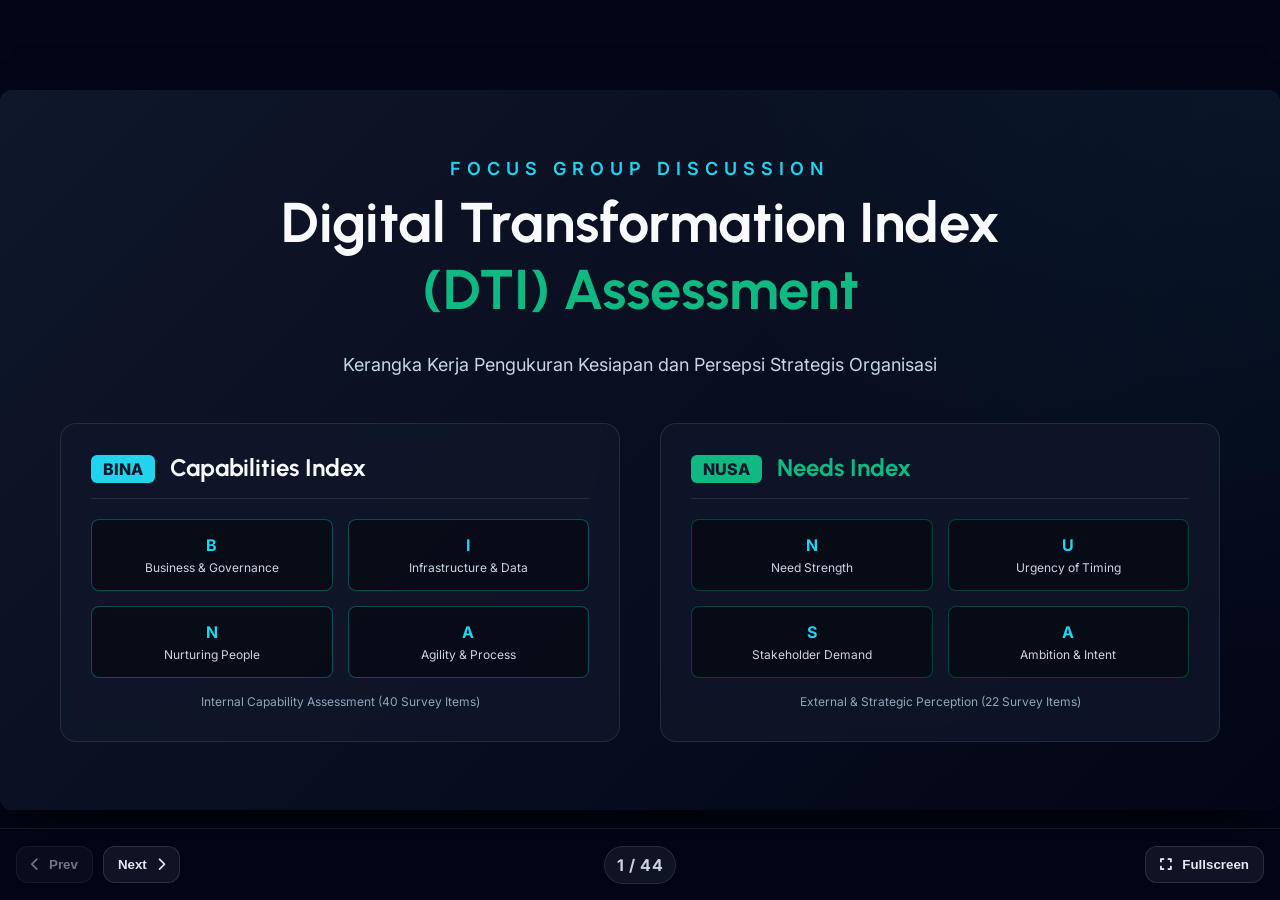
==== index.html @ 36037525 "first commit" ====
<!doctype html>
<html lang="id">
  <head>
    <meta charset="utf-8" />
    <meta name="viewport" content="width=device-width, initial-scale=1" />
    <title>FGD: Digital Transformation Assessment Full Deck</title>

    <!-- Fonts / Icons -->
    <link rel="preconnect" href="https://fonts.googleapis.com" />
    <link rel="preconnect" href="https://fonts.gstatic.com" crossorigin />
    <link
      href="https://fonts.googleapis.com/css2?family=Urbanist:wght@400;600;700;800&family=Inter:wght@300;400;500;600&display=swap"
      rel="stylesheet"
    />
    <link
      rel="stylesheet"
      href="https://cdnjs.cloudflare.com/ajax/libs/font-awesome/6.5.1/css/all.min.css"
    />

    <!-- Viewer CSS (contains BOTH: viewer layout + your original slide CSS) -->
    <link rel="stylesheet" href="./viewer.css" />
  </head>

  <body>
    <div id="app">
      <!-- Stage (slide is rendered/scaled here) -->
      <main id="stage" aria-label="Slide stage">
        <div id="slide-frame"></div>
      </main>

      <!-- Controls (must NOT be inside slides-source) -->
      <footer id="controls" aria-label="Controls">
        <div class="controls-left">
          <button
            id="btnPrev"
            class="btn"
            type="button"
            title="Previous (← / PageUp)"
          >
            <i class="fa-solid fa-chevron-left"></i>
            <span>Prev</span>
          </button>

          <button
            id="btnNext"
            class="btn"
            type="button"
            title="Next (→ / Space / PageDown)"
          >
            <span>Next</span>
            <i class="fa-solid fa-chevron-right"></i>
          </button>
        </div>

        <div class="controls-center">
          <div id="counter" class="counter">1 / 1</div>
        </div>

        <div class="controls-right">
          <button
            id="btnFullscreen"
            class="btn"
            type="button"
            title="Fullscreen (F)"
          >
            <i class="fa-solid fa-expand"></i>
            <span>Fullscreen</span>
          </button>
        </div>
      </footer>

      <!-- Hidden storage: ONLY slides go here -->
      <section id="slides-source" aria-hidden="true">
        <!-- SLIDE 1: JUDUL & BREAKDOWN ILUSTRASI -->
        <div
          class="slide-container"
          style="justify-content: center; align-items: center"
        >
          <div class="sub-label" style="z-index: 1">Focus Group Discussion</div>
          <h1
            style="
              font-size: 56px;
              margin-bottom: 10px;
              z-index: 1;
              text-align: center;
            "
          >
            Digital Transformation Index <br /><span style="color: #10b981"
              >(DTI) Assessment</span
            >
          </h1>
          <p style="font-size: 18px; z-index: 1">
            Kerangka Kerja Pengukuran Kesiapan dan Persepsi Strategis Organisasi
          </p>

          <div class="framework-breakdown">
            <div class="index-box">
              <div class="index-header">
                <span class="tag">BINA</span>
                <h3>Capabilities Index</h3>
              </div>
              <div class="dim-grid">
                <div class="dim-item">
                  <strong>B</strong>Business & Governance
                </div>
                <div class="dim-item">
                  <strong>I</strong>Infrastructure & Data
                </div>
                <div class="dim-item"><strong>N</strong>Nurturing People</div>
                <div class="dim-item"><strong>A</strong>Agility & Process</div>
              </div>
              <p
                style="
                  font-size: 12px;
                  margin-top: 15px;
                  text-align: center;
                  color: #94a3b8;
                  margin-bottom: 0;
                "
              >
                Internal Capability Assessment (40 Survey Items)
              </p>
            </div>
            <div class="index-box">
              <div class="index-header">
                <span class="tag" style="background: #10b981">NUSA</span>
                <h3 style="color: #10b981">Needs Index</h3>
              </div>
              <div class="dim-grid">
                <div
                  class="dim-item"
                  style="border-color: rgba(16, 185, 129, 0.3)"
                >
                  <strong>N</strong>Need Strength
                </div>
                <div
                  class="dim-item"
                  style="border-color: rgba(16, 185, 129, 0.3)"
                >
                  <strong>U</strong>Urgency of Timing
                </div>
                <div
                  class="dim-item"
                  style="border-color: rgba(16, 185, 129, 0.3)"
                >
                  <strong>S</strong>Stakeholder Demand
                </div>
                <div
                  class="dim-item"
                  style="border-color: rgba(16, 185, 129, 0.3)"
                >
                  <strong>A</strong>Ambition & Intent
                </div>
              </div>
              <p
                style="
                  font-size: 12px;
                  margin-top: 15px;
                  text-align: center;
                  color: #94a3b8;
                  margin-bottom: 0;
                "
              >
                External & Strategic Perception (22 Survey Items)
              </p>
            </div>
          </div>
        </div>

        <!-- SLIDE 2: PENDAHULUAN -->
        <div class="slide-container">
          <div class="slide-header">
            <div class="indicator-badge">
              <i class="fa-solid fa-book-open"></i>
            </div>
            <h2 class="slide-title">Pendahuluan DTI Framework</h2>
          </div>
          <div class="layout-two-column">
            <div class="left-col" style="border: none">
              <div class="section-title">Latar Belakang & Tujuan</div>
              <p>
                Digital Transformation Index (DTI) dikembangkan sebagai
                instrumen diagnostik komprehensif untuk memetakan kesiapan
                organisasi dalam menghadapi disrupsi digital.
              </p>
              <p>
                Melalui asesmen ini, manajemen dapat mengubah persepsi
                kualitatif menjadi data kuantitatif yang objektif.
              </p>

              <div class="rationale-box">
                <h4>Mengapa DTI Penting?</h4>
                <ul
                  style="
                    color: #cbd5e1;
                    padding-left: 20px;
                    font-size: 15px;
                    margin-top: 10px;
                    line-height: 1.6;
                  "
                >
                  <li style="margin-bottom: 8px">
                    Mengidentifikasi Gap antara Kebutuhan Transformasi Digital
                    (Needs) dengan Kemampuan melakukan Transformasi Digital
                    (Capabilities).
                  </li>
                  <li style="margin-bottom: 8px">
                    Memberikan landasan empiris untuk perencanaan anggaran dan
                    investasi TI.
                  </li>
                  <li>
                    Membangun *sense of urgency* di seluruh unit kerja
                    organisasi.
                  </li>
                </ul>
              </div>
            </div>
            <div class="right-col" style="justify-content: center">
              <div class="section-title">
                Metodologi Penilaian (Likert Scale)
              </div>
              <ul class="survey-list">
                <li>
                  <span class="item-code" style="color: #ef4444">1</span> Sangat
                  Tidak Setuju (Sangat Kurang)
                </li>
                <li>
                  <span class="item-code" style="color: #f97316">2</span> Tidak
                  Setuju (Kurang)
                </li>
                <li>
                  <span class="item-code" style="color: #eab308">3</span> Netral
                  (Cukup)
                </li>
                <li>
                  <span class="item-code" style="color: #84cc16">4</span> Setuju
                  (Baik)
                </li>
                <li>
                  <span class="item-code" style="color: #22c55e">5</span> Sangat
                  Setuju (Sangat Baik / *Best Practice*)
                </li>
              </ul>
            </div>
          </div>
        </div>

        <!-- SLIDE 3: MASTER SUMMARY (DIMENSIONS ONLY) -->
        <div class="slide-container">
          <div class="slide-header">
            <div class="indicator-badge"><i class="fa-solid fa-table"></i></div>
            <h2 class="slide-title">Master Overview: BINA & NUSA Dimensions</h2>
          </div>
          <div class="paginated-table-container">
            <table>
              <thead>
                <tr>
                  <th>Index</th>
                  <th>Dimensi (English)</th>
                  <th>Deskripsi Singkat</th>
                  <th>Indikator</th>
                  <th>Total Items</th>
                </tr>
              </thead>
              <tbody>
                <tr>
                  <td rowspan="4" class="dim-tag" style="font-size: 18px">
                    BINA
                  </td>
                  <td>Business & Governance Alignment</td>
                  <td>Keselarasan strategi, tata kelola, dan keberlanjutan.</td>
                  <td>B1 - B6</td>
                  <td>12</td>
                </tr>
                <tr>
                  <td>Infrastructure, Data & Tech</td>
                  <td>
                    Kesiapan IT inti, integrasi, analitik AI, dan keamanan.
                  </td>
                  <td>I1, I2, I4-I6</td>
                  <td>10</td>
                </tr>
                <tr>
                  <td>Nurturing People & Culture</td>
                  <td>Dukungan pimpinan, literasi, pelatihan, dan inovasi.</td>
                  <td>N1 - N5</td>
                  <td>10</td>
                </tr>
                <tr>
                  <td>Agility & Process Digitalization</td>
                  <td>
                    Tingkat otomasi, fleksibilitas, dan keputusan berbasis data.
                  </td>
                  <td>A1 - A4</td>
                  <td>8</td>
                </tr>
                <tr style="background: rgba(255, 255, 255, 0.05)">
                  <td colspan="5"></td>
                </tr>
                <tr>
                  <td rowspan="4" class="nusa-dim-tag" style="font-size: 18px">
                    NUSA
                  </td>
                  <td>Need Strength</td>
                  <td>
                    Kebutuhan digital untuk kinerja, peluang, dan ketahanan.
                  </td>
                  <td>N1 - N4</td>
                  <td>8</td>
                </tr>
                <tr>
                  <td>Urgency of Timing</td>
                  <td>Risiko penundaan dan kecepatan respons industri.</td>
                  <td>U1 - U2</td>
                  <td>4</td>
                </tr>
                <tr>
                  <td>Stakeholder Demand</td>
                  <td>
                    Tekanan dari pelanggan, regulasi, dan lingkungan (ESG).
                  </td>
                  <td>S1 - S3</td>
                  <td>6</td>
                </tr>
                <tr>
                  <td>Ambition & Intent</td>
                  <td>
                    Aspirasi dan niat untuk berekspansi di bidang digital.
                  </td>
                  <td>A1 - A2</td>
                  <td>4</td>
                </tr>
              </tbody>
            </table>
          </div>
          <p
            style="
              font-size: 14px;
              margin-top: 15px;
              color: #94a3b8;
              text-align: center;
            "
          >
            *Daftar lengkap 62 butir pertanyaan (Survey Items) berada pada
            bagian Lampiran (Appendix) di akhir dokumen.
          </p>
        </div>

        <!-- ========================================== -->
        <!-- SECTION SEPARATOR: BINA -->
        <!-- ========================================== -->
        <div class="slide-container separator-slide">
          <div class="sub-label">Section I</div>
          <h1 style="color: #22d3ee">BINA Index</h1>
          <p style="font-size: 22px; color: #cbd5e1">
            Evaluasi 40 Indikator Kematangan Internal
          </p>
        </div>

        <!-- ========================================== -->
        <!-- BINA: BUSINESS DIMENSION -->
        <!-- ========================================== -->

        <!-- B1 -->
        <div class="slide-container">
          <div class="slide-header">
            <div class="indicator-badge">B1</div>
            <h2 class="slide-title">
              Kejelasan visi & tujuan strategis transformasi digital
            </h2>
          </div>
          <div class="layout-two-column">
            <div class="left-col">
              <div class="section-title">Penjelasan Indikator</div>
              <p>
                Mengukur sejauh mana visi transformasi digital didefinisikan
                secara formal, didokumentasikan, dan dipahami di seluruh lapisan
                pimpinan organisasi.
              </p>
              <div class="rationale-box">
                <h4>Rationale</h4>
                <p>
                  Mencegah terjadinya "digital silos" di mana departemen
                  berinvestasi pada teknologi tanpa arah strategis yang selaras.
                </p>
              </div>
            </div>
            <div class="right-col">
              <div class="section-title">Survey Items (Pertanyaan Lengkap)</div>
              <ul class="survey-list">
                <li>
                  <span class="item-code">B1.1</span> Visi transformasi digital
                  perusahaan terdokumentasi dan dikomunikasikan secara jelas.
                </li>
                <li>
                  <span class="item-code">B1.2</span> Pimpinan unit/bagian
                  memahami tujuan strategis transformasi digital perusahaan.
                </li>
              </ul>
            </div>
          </div>
          <i class="fa-solid fa-map-location-dot watermark"></i>
        </div>

        <!-- B2 -->
        <div class="slide-container">
          <div class="slide-header">
            <div class="indicator-badge">B2</div>
            <h2 class="slide-title">
              Integrasi keberlanjutan (bisnis & lingkungan)
            </h2>
          </div>
          <div class="layout-two-column">
            <div class="left-col">
              <div class="section-title">Penjelasan Indikator</div>
              <p>
                Menilai integrasi tujuan keberlanjutan dalam strategi digital.
              </p>
              <div class="rationale-box">
                <h4>Rationale</h4>
                <p>
                  Digitalisasi harus mematuhi standar ESG (Environmental,
                  Social, and Governance) untuk resiliensi jangka panjang.
                </p>
              </div>
            </div>
            <div class="right-col">
              <div class="section-title">Survey Items (Pertanyaan Lengkap)</div>
              <ul class="survey-list">
                <li>
                  <span class="item-code">B2.1</span> Strategi transformasi
                  digital perusahaan secara eksplisit memasukkan tujuan
                  keberlanjutan jangka panjang.
                </li>
                <li>
                  <span class="item-code">B2.2</span> Dampak lingkungan
                  dipertimbangkan secara sistematis dalam perencanaan dan
                  pelaksanaan inisiatif transformasi digital.
                </li>
                <li>
                  <span class="item-code">B2.3</span> Perusahaan memiliki
                  KPI/target keberlanjutan yang terhubung dengan program
                  transformasi digital.
                </li>
              </ul>
            </div>
          </div>
          <i class="fa-solid fa-leaf watermark"></i>
        </div>

        <!-- B3 -->
        <div class="slide-container">
          <div class="slide-header">
            <div class="indicator-badge">B3</div>
            <h2 class="slide-title">Struktur tata kelola & akuntabilitas</h2>
          </div>
          <div class="layout-two-column">
            <div class="left-col">
              <div class="section-title">Penjelasan Indikator</div>
              <p>
                Menilai keberadaan struktur tata kelola formal dan pembagian
                tanggung jawab.
              </p>
              <div class="rationale-box">
                <h4>Rationale</h4>
                <p>
                  Kejelasan peran mencegah kebingungan operasional dan
                  memastikan adanya pihak yang bertanggung jawab.
                </p>
              </div>
            </div>
            <div class="right-col">
              <div class="section-title">Survey Items (Pertanyaan Lengkap)</div>
              <ul class="survey-list">
                <li>
                  <span class="item-code">B3.1</span> Terdapat struktur tata
                  kelola formal yang bertanggung jawab mengarahkan transformasi
                  digital.
                </li>
                <li>
                  <span class="item-code">B3.2</span> Peran dan akuntabilitas
                  terkait transformasi digital ditetapkan secara jelas di
                  tingkat organisasi.
                </li>
              </ul>
            </div>
          </div>
          <i class="fa-solid fa-sitemap watermark"></i>
        </div>

        <!-- B4 -->
        <div class="slide-container">
          <div class="slide-header">
            <div class="indicator-badge">B4</div>
            <h2 class="slide-title">
              Kesesuaian dengan model bisnis & proposisi nilai
            </h2>
          </div>
          <div class="layout-two-column">
            <div class="left-col">
              <div class="section-title">Penjelasan Indikator</div>
              <p>
                Mengukur kesesuaian inisiatif digital dengan cara perusahaan
                menciptakan nilai.
              </p>
              <div class="rationale-box">
                <h4>Rationale</h4>
                <p>
                  Mencegah investasi teknologi yang canggih namun tidak
                  memberikan dampak langsung pada model bisnis.
                </p>
              </div>
            </div>
            <div class="right-col">
              <div class="section-title">Survey Items (Pertanyaan Lengkap)</div>
              <ul class="survey-list">
                <li>
                  <span class="item-code">B4.1</span> Inisiatif transformasi
                  digital dirancang untuk memperkuat model bisnis dan proposisi
                  nilai perusahaan.
                </li>
                <li>
                  <span class="item-code">B4.2</span> Setiap proyek digital
                  dievaluasi berdasarkan kontribusinya terhadap cara perusahaan
                  menciptakan dan menangkap nilai.
                </li>
              </ul>
            </div>
          </div>
          <i class="fa-solid fa-briefcase watermark"></i>
        </div>

        <!-- B5 -->
        <div class="slide-container">
          <div class="slide-header">
            <div class="indicator-badge">B5</div>
            <h2 class="slide-title">
              Kesesuaian regulasi & lingkungan eksternal
            </h2>
          </div>
          <div class="layout-two-column">
            <div class="left-col">
              <div class="section-title">Penjelasan Indikator</div>
              <p>Pemantauan regulasi eksternal dalam perencanaan digital.</p>
              <div class="rationale-box">
                <h4>Rationale</h4>
                <p>
                  Mengurangi risiko hukum akibat peluncuran sistem digital yang
                  tidak patuh (non-compliant).
                </p>
              </div>
            </div>
            <div class="right-col">
              <div class="section-title">Survey Items (Pertanyaan Lengkap)</div>
              <ul class="survey-list">
                <li>
                  <span class="item-code">B5.1</span> Perencanaan transformasi
                  digital mempertimbangkan persyaratan regulasi dan kepatuhan
                  yang relevan.
                </li>
                <li>
                  <span class="item-code">B5.2</span> Perubahan regulasi
                  eksternal dipantau secara rutin dan digunakan sebagai masukan
                  dalam perencanaan transformasi digital.
                </li>
              </ul>
            </div>
          </div>
          <i class="fa-solid fa-scale-balanced watermark"></i>
        </div>

        <!-- B6 -->
        <div class="slide-container">
          <div class="slide-header">
            <div class="indicator-badge">B6</div>
            <h2 class="slide-title">
              Persepsi kebutuhan & urgensi transformasi digital
            </h2>
          </div>
          <div class="layout-two-column">
            <div class="left-col">
              <div class="section-title">Penjelasan Indikator</div>
              <p>
                Menilai persepsi pimpinan mengenai urgensi transformasi digital
                untuk daya saing perusahaan.
              </p>
              <div class="rationale-box">
                <h4>Rationale</h4>
                <p>
                  Kesadaran pimpinan menentukan seberapa cepat organisasi dapat
                  memobilisasi sumber dayanya.
                </p>
              </div>
            </div>
            <div class="right-col">
              <div class="section-title">Survey Items (Pertanyaan Lengkap)</div>
              <ul class="survey-list">
                <li>
                  <span class="item-code">B6.1</span> Pimpinan organisasi
                  memandang transformasi digital sebagai kebutuhan yang mendesak
                  untuk keberlangsungan dan daya saing perusahaan.
                </li>
              </ul>
            </div>
          </div>
          <i class="fa-solid fa-fire watermark"></i>
        </div>

        <!-- ========================================== -->
        <!-- BINA: INFRASTRUCTURE DIMENSION -->
        <!-- ========================================== -->

        <!-- I1 -->
        <div class="slide-container">
          <div class="slide-header">
            <div class="indicator-badge">I1</div>
            <h2 class="slide-title">
              Kesiapan dan keandalan infrastruktur TI inti
            </h2>
          </div>
          <div class="layout-two-column">
            <div class="left-col">
              <div class="section-title">Penjelasan Indikator</div>
              <p>
                Mengukur keandalan pondasi teknologi saat ini dan perencanaan
                kapasitas di masa depan.
              </p>
              <div class="rationale-box">
                <h4>Rationale</h4>
                <p>
                  Infrastruktur TI adalah mesin utama. Aplikasi bisnis modern
                  akan gagal jika jaringan dan server tidak stabil.
                </p>
              </div>
            </div>
            <div class="right-col">
              <div class="section-title">Survey Items (Pertanyaan Lengkap)</div>
              <ul class="survey-list">
                <li>
                  <span class="item-code">I1.1</span> Infrastruktur TI inti
                  perusahaan andal untuk mendukung operasional sehari-hari.
                </li>
                <li>
                  <span class="item-code">I1.2</span> Kapasitas infrastruktur TI
                  direncanakan untuk mendukung peningkatan kebutuhan digital di
                  masa depan.
                </li>
              </ul>
            </div>
          </div>
          <i class="fa-solid fa-server watermark"></i>
        </div>

        <!-- I2 -->
        <div class="slide-container">
          <div class="slide-header">
            <div class="indicator-badge">I2</div>
            <h2 class="slide-title">
              Integrasi & interoperabilitas sistem/aplikasi
            </h2>
          </div>
          <div class="layout-two-column">
            <div class="left-col">
              <div class="section-title">Penjelasan Indikator</div>
              <p>
                Menilai integrasi antar sistem utama yang memungkinkan aliran
                data otomatis.
              </p>
              <div class="rationale-box">
                <h4>Rationale</h4>
                <p>
                  Sistem yang terfragmentasi memperlambat proses dan
                  meningkatkan risiko *human error* saat *data entry* ulang.
                </p>
              </div>
            </div>
            <div class="right-col">
              <div class="section-title">Survey Items (Pertanyaan Lengkap)</div>
              <ul class="survey-list">
                <li>
                  <span class="item-code">I2.1</span> Sistem dan aplikasi utama
                  perusahaan terintegrasi sehingga meminimalkan duplikasi input
                  data dan pekerjaan manual.
                </li>
                <li>
                  <span class="item-code">I2.2</span> Data penting dapat
                  mengalir secara otomatis antar sistem dan aplikasi utama.
                </li>
              </ul>
            </div>
          </div>
          <i class="fa-solid fa-network-wired watermark"></i>
        </div>

        <!-- I4 -->
        <div class="slide-container">
          <div class="slide-header">
            <div class="indicator-badge">I4</div>
            <h2 class="slide-title">
              Kapasitas analitik & pemanfaatan platform data/AI
            </h2>
          </div>
          <div class="layout-two-column">
            <div class="left-col">
              <div class="section-title">Penjelasan Indikator</div>
              <p>
                Ketersediaan platform data dan pemanfaatan analitik lanjutan
                (termasuk AI).
              </p>
              <div class="rationale-box">
                <h4>Rationale</h4>
                <p>
                  Menunjukkan transisi organisasi menuju kapabilitas pengambilan
                  keputusan yang bersifat prediktif.
                </p>
              </div>
            </div>
            <div class="right-col">
              <div class="section-title">Survey Items (Pertanyaan Lengkap)</div>
              <ul class="survey-list">
                <li>
                  <span class="item-code">I4.1</span> Perusahaan memiliki
                  platform data dan analitik yang memadai untuk mendukung
                  pemantauan kinerja dan pengambilan keputusan.
                </li>
                <li>
                  <span class="item-code">I4.2</span> Perusahaan menerapkan
                  analitik lanjutan (misalnya prediktif/AI) untuk mendukung
                  keputusan strategis.
                </li>
              </ul>
            </div>
          </div>
          <i class="fa-solid fa-brain watermark"></i>
        </div>

        <!-- I5 -->
        <div class="slide-container">
          <div class="slide-header">
            <div class="indicator-badge">I5</div>
            <h2 class="slide-title">
              Keamanan siber & perlindungan privasi data
            </h2>
          </div>
          <div class="layout-two-column">
            <div class="left-col">
              <div class="section-title">Penjelasan Indikator</div>
              <p>
                Mengevaluasi keberadaan kontrol keamanan informasi dan mekanisme
                penanganan risiko.
              </p>
              <div class="rationale-box">
                <h4>Rationale</h4>
                <p>
                  Pelanggaran data dapat menghancurkan reputasi bisnis. Keamanan
                  adalah pilar yang tidak bisa dinegosiasikan.
                </p>
              </div>
            </div>
            <div class="right-col">
              <div class="section-title">Survey Items (Pertanyaan Lengkap)</div>
              <ul class="survey-list">
                <li>
                  <span class="item-code">I5.1</span> Kontrol keamanan informasi
                  dan perlindungan data pribadi diterapkan secara memadai.
                </li>
                <li>
                  <span class="item-code">I5.2</span> Risiko keamanan siber
                  diidentifikasi dan ditangani secara berkala.
                </li>
              </ul>
            </div>
          </div>
          <i class="fa-solid fa-shield-halved watermark"></i>
        </div>

        <!-- I6 -->
        <div class="slide-container">
          <div class="slide-header">
            <div class="indicator-badge">I6</div>
            <h2 class="slide-title">
              Pemanfaatan teknologi digital operasional
            </h2>
          </div>
          <div class="layout-two-column">
            <div class="left-col">
              <div class="section-title">Penjelasan Indikator</div>
              <p>
                Pemanfaatan sistem teknologi spesifik (seperti ERP, CRM, IoT)
                yang selaras dengan proses operasional.
              </p>
              <div class="rationale-box">
                <h4>Rationale</h4>
                <p>
                  Mengukur adopsi teknologi di level lapangan (operasional),
                  bukan hanya inisiatif tingkat strategis eksekutif.
                </p>
              </div>
            </div>
            <div class="right-col">
              <div class="section-title">Survey Items (Pertanyaan Lengkap)</div>
              <ul class="survey-list">
                <li>
                  <span class="item-code">I6.1</span> Aplikasi atau teknologi
                  digital operasional dimanfaatkan secara luas dalam proses
                  bisnis utama.
                </li>
                <li>
                  <span class="item-code">I6.2</span> Solusi teknologi digital
                  yang digunakan selaras dengan kebutuhan operasional
                  sehari-hari.
                </li>
              </ul>
            </div>
          </div>
          <i class="fa-solid fa-microchip watermark"></i>
        </div>

        <!-- ========================================== -->
        <!-- BINA: NURTURING PEOPLE DIMENSION -->
        <!-- ========================================== -->

        <!-- N1 -->
        <div class="slide-container">
          <div class="slide-header">
            <div class="indicator-badge">N1</div>
            <h2 class="slide-title">Dukungan & komitmen kepemimpinan</h2>
          </div>
          <div class="layout-two-column">
            <div class="left-col">
              <div class="section-title">Penjelasan Indikator</div>
              <p>
                Menilai apakah pimpinan puncak aktif menjadi sponsor dan *role
                model* transformasi digital.
              </p>
              <div class="rationale-box">
                <h4>Rationale</h4>
                <p>
                  Transformasi sering kali gagal akibat resistensi budaya.
                  Keteladanan pimpinan sangat esensial.
                </p>
              </div>
            </div>
            <div class="right-col">
              <div class="section-title">Survey Items (Pertanyaan Lengkap)</div>
              <ul class="survey-list">
                <li>
                  <span class="item-code">N1.1</span> Pimpinan puncak secara
                  aktif menjadi sponsor dan teladan dalam inisiatif transformasi
                  digital.
                </li>
                <li>
                  <span class="item-code">N1.2</span> Pimpinan secara konsisten
                  mengomunikasikan pentingnya transformasi digital kepada
                  seluruh level organisasi.
                </li>
              </ul>
            </div>
          </div>
          <i class="fa-solid fa-user-tie watermark"></i>
        </div>

        <!-- N2 -->
        <div class="slide-container">
          <div class="slide-header">
            <div class="indicator-badge">N2</div>
            <h2 class="slide-title">Kompetensi & literasi digital karyawan</h2>
          </div>
          <div class="layout-two-column">
            <div class="left-col">
              <div class="section-title">Penjelasan Indikator</div>
              <p>
                Menilai literasi digital karyawan dan pemetaan kesenjangan
                *skill* oleh organisasi.
              </p>
              <div class="rationale-box">
                <h4>Rationale</h4>
                <p>
                  Sistem baru membutuhkan pengguna yang kompeten. Memahami
                  *skills gap* adalah langkah awal krusial.
                </p>
              </div>
            </div>
            <div class="right-col">
              <div class="section-title">Survey Items (Pertanyaan Lengkap)</div>
              <ul class="survey-list">
                <li>
                  <span class="item-code">N2.1</span> Karyawan memiliki literasi
                  dan kompetensi digital yang memadai untuk mendukung perubahan
                  cara kerja.
                </li>
                <li>
                  <span class="item-code">N2.2</span> Organisasi secara berkala
                  memetakan kesenjangan kompetensi digital karyawan dan
                  menindaklanjutinya.
                </li>
              </ul>
            </div>
          </div>
          <i class="fa-solid fa-users watermark"></i>
        </div>

        <!-- N3 -->
        <div class="slide-container">
          <div class="slide-header">
            <div class="indicator-badge">N3</div>
            <h2 class="slide-title">
              Program pelatihan, reskilling & upskilling
            </h2>
          </div>
          <div class="layout-two-column">
            <div class="left-col">
              <div class="section-title">Penjelasan Indikator</div>
              <p>
                Ketersediaan program pelatihan dan akses karyawan terhadap
                pembelajaran teknologi.
              </p>
              <div class="rationale-box">
                <h4>Rationale</h4>
                <p>
                  Mengubah kesenjangan kompetensi menjadi tindakan nyata melalui
                  program pengembangan SDM.
                </p>
              </div>
            </div>
            <div class="right-col">
              <div class="section-title">Survey Items (Pertanyaan Lengkap)</div>
              <ul class="survey-list">
                <li>
                  <span class="item-code">N3.1</span> Perusahaan menyediakan
                  program pelatihan/reskilling/upskilling yang relevan dengan
                  kebutuhan transformasi digital.
                </li>
                <li>
                  <span class="item-code">N3.2</span> Karyawan memiliki
                  kesempatan yang memadai untuk mengikuti pelatihan terkait
                  teknologi dan cara kerja digital.
                </li>
              </ul>
            </div>
          </div>
          <i class="fa-solid fa-graduation-cap watermark"></i>
        </div>

        <!-- N4 -->
        <div class="slide-container">
          <div class="slide-header">
            <div class="indicator-badge">N4</div>
            <h2 class="slide-title">Budaya inovasi & eksperimen digital</h2>
          </div>
          <div class="layout-two-column">
            <div class="left-col">
              <div class="section-title">Penjelasan Indikator</div>
              <p>
                Seberapa jauh organisasi mendorong eksperimen dan mengapresiasi
                ide inovatif karyawan.
              </p>
              <div class="rationale-box">
                <h4>Rationale</h4>
                <p>
                  Inovasi tidak akan tumbuh dalam budaya yang menghukum
                  kegagalan. Diperlukan lingkungan yang aman untuk mencoba.
                </p>
              </div>
            </div>
            <div class="right-col">
              <div class="section-title">Survey Items (Pertanyaan Lengkap)</div>
              <ul class="survey-list">
                <li>
                  <span class="item-code">N4.1</span> Budaya organisasi
                  mendorong eksperimen dan uji coba solusi digital baru.
                </li>
                <li>
                  <span class="item-code">N4.2</span> Ide inovasi digital dari
                  karyawan diapresiasi dan ditindaklanjuti melalui mekanisme
                  yang jelas.
                </li>
              </ul>
            </div>
          </div>
          <i class="fa-solid fa-lightbulb watermark"></i>
        </div>

        <!-- N5 -->
        <div class="slide-container">
          <div class="slide-header">
            <div class="indicator-badge">N5</div>
            <h2 class="slide-title">
              Kolaborasi lintas fungsi & berbagi pengetahuan
            </h2>
          </div>
          <div class="layout-two-column">
            <div class="left-col">
              <div class="section-title">Penjelasan Indikator</div>
              <p>
                Mekanisme kolaborasi lintas departemen dan pembagian *best
                practices* digital.
              </p>
              <div class="rationale-box">
                <h4>Rationale</h4>
                <p>
                  Kolaborasi memastikan transformasi tidak terisolasi dan
                  menjadi pembelajaran kolektif perusahaan secara keseluruhan.
                </p>
              </div>
            </div>
            <div class="right-col">
              <div class="section-title">Survey Items (Pertanyaan Lengkap)</div>
              <ul class="survey-list">
                <li>
                  <span class="item-code">N5.1</span> Kolaborasi lintas
                  fungsi/divisi difasilitasi dalam merancang dan menjalankan
                  inisiatif transformasi digital.
                </li>
                <li>
                  <span class="item-code">N5.2</span> Pembelajaran dan praktik
                  terbaik terkait digital dibagikan secara aktif antar unit
                  organisasi.
                </li>
              </ul>
            </div>
          </div>
          <i class="fa-solid fa-people-arrows watermark"></i>
        </div>

        <!-- ========================================== -->
        <!-- BINA: AGILITY & PROCESS DIMENSION -->
        <!-- ========================================== -->

        <!-- A1 -->
        <div class="slide-container">
          <div class="slide-header">
            <div class="indicator-badge">A1</div>
            <h2 class="slide-title">Tingkat digitalisasi proses bisnis inti</h2>
          </div>
          <div class="layout-two-column">
            <div class="left-col">
              <div class="section-title">Penjelasan Indikator</div>
              <p>
                Reduksi pekerjaan manual berulang melalui digitalisasi
                *end-to-end* pada alur kerja utama.
              </p>
              <div class="rationale-box">
                <h4>Rationale</h4>
                <p>
                  Proses manual memakan waktu dan rentan kesalahan. Otomatisasi
                  adalah pilar dasar efisiensi operasional.
                </p>
              </div>
            </div>
            <div class="right-col">
              <div class="section-title">Survey Items (Pertanyaan Lengkap)</div>
              <ul class="survey-list">
                <li>
                  <span class="item-code">A1.1</span> Proses bisnis inti telah
                  terdigitalisasi sehingga mengurangi pekerjaan manual berulang.
                </li>
                <li>
                  <span class="item-code">A1.2</span> Alur kerja utama didukung
                  oleh sistem atau aplikasi digital secara end-to-end.
                </li>
              </ul>
            </div>
          </div>
          <i class="fa-solid fa-gears watermark"></i>
        </div>

        <!-- A2 -->
        <div class="slide-container">
          <div class="slide-header">
            <div class="indicator-badge">A2</div>
            <h2 class="slide-title">Fleksibilitas & standar proses</h2>
          </div>
          <div class="layout-two-column">
            <div class="left-col">
              <div class="section-title">Penjelasan Indikator</div>
              <p>
                Menilai kemampuan organisasi untuk mengadaptasi proses kerja
                dengan cepat saat ada perubahan regulasi atau bisnis.
              </p>
              <div class="rationale-box">
                <h4>Rationale</h4>
                <p>
                  Agilitas operasional menentukan seberapa lincah organisasi
                  dalam merespons krisis atau peluang pasar baru.
                </p>
              </div>
            </div>
            <div class="right-col">
              <div class="section-title">Survey Items (Pertanyaan Lengkap)</div>
              <ul class="survey-list">
                <li>
                  <span class="item-code">A2.1</span> Proses kerja dirancang
                  fleksibel untuk menyesuaikan perubahan kebutuhan bisnis.
                </li>
                <li>
                  <span class="item-code">A2.2</span> Perusahaan mampu
                  menyesuaikan proses bisnis dengan cepat ketika terjadi
                  perubahan kebutuhan atau regulasi.
                </li>
              </ul>
            </div>
          </div>
          <i class="fa-solid fa-shuffle watermark"></i>
        </div>

        <!-- A3 -->
        <div class="slide-container">
          <div class="slide-header">
            <div class="indicator-badge">A3</div>
            <h2 class="slide-title">
              Pemanfaatan data & analitik untuk keputusan
            </h2>
          </div>
          <div class="layout-two-column">
            <div class="left-col">
              <div class="section-title">Penjelasan Indikator</div>
              <p>
                Penggunaan aktual laporan analitik dan *dashboard* kinerja oleh
                manajemen dalam pengambilan keputusan.
              </p>
              <div class="rationale-box">
                <h4>Rationale</h4>
                <p>
                  Membuktikan bahwa teknologi data benar-benar diadopsi oleh
                  manajemen dalam eksekusi nyata, bukan sekadar intuisi.
                </p>
              </div>
            </div>
            <div class="right-col">
              <div class="section-title">Survey Items (Pertanyaan Lengkap)</div>
              <ul class="survey-list">
                <li>
                  <span class="item-code">A3.1</span> Keputusan manajerial
                  penting didasarkan pada data dan analitik.
                </li>
                <li>
                  <span class="item-code">A3.2</span> Manajemen menggunakan
                  laporan atau dashboard kinerja secara rutin dalam proses
                  pengambilan keputusan.
                </li>
              </ul>
            </div>
          </div>
          <i class="fa-solid fa-chart-line watermark"></i>
        </div>

        <!-- A4 -->
        <div class="slide-container">
          <div class="slide-header">
            <div class="indicator-badge">A4</div>
            <h2 class="slide-title">
              Integrasi proses lintas unit & end-to-end
            </h2>
          </div>
          <div class="layout-two-column">
            <div class="left-col">
              <div class="section-title">Penjelasan Indikator</div>
              <p>
                Sejauh mana proses antar departemen terintegrasi untuk
                menciptakan layanan yang mulus (*seamless*).
              </p>
              <div class="rationale-box">
                <h4>Rationale</h4>
                <p>
                  Integrasi internal mutlak diperlukan agar proses pelanggan
                  dari awal hingga akhir tidak terputus.
                </p>
              </div>
            </div>
            <div class="right-col">
              <div class="section-title">Survey Items (Pertanyaan Lengkap)</div>
              <ul class="survey-list">
                <li>
                  <span class="item-code">A4.1</span> Proses lintas unit
                  terintegrasi secara digital dari hulu ke hilir.
                </li>
                <li>
                  <span class="item-code">A4.2</span> Integrasi proses internal
                  menghasilkan pengalaman layanan yang lebih mulus bagi
                  pelanggan atau mitra.
                </li>
              </ul>
            </div>
          </div>
          <i class="fa-solid fa-puzzle-piece watermark"></i>
        </div>

        <!-- ========================================== -->
        <!-- NUSA SECTION SEPARATOR -->
        <!-- ========================================== -->
        <div class="slide-container separator-slide nusa-sep">
          <div class="sub-label">Section II</div>
          <h1 style="color: #10b981">NUSA Index</h1>
          <p style="font-size: 22px; color: #cbd5e1">
            Evaluasi 22 Indikator Persepsi Eksternal & Niat Strategis
          </p>
        </div>

        <!-- ========================================== -->
        <!-- NUSA: NEED STRENGTH DIMENSION -->
        <!-- ========================================== -->

        <!-- N1 -->
        <div class="slide-container">
          <div class="slide-header">
            <div class="indicator-badge nusa">N1</div>
            <h2 class="slide-title">
              Kebutuhan strategis untuk kinerja & daya saing
            </h2>
          </div>
          <div class="layout-two-column">
            <div class="left-col">
              <div class="section-title nusa-text">Penjelasan Indikator</div>
              <p>
                Persepsi mengenai seberapa esensial transformasi digital untuk
                menjaga relevansi dan daya saing bisnis.
              </p>
              <div class="rationale-box nusa-box">
                <h4 style="color: #10b981">Rationale</h4>
                <p>
                  Mendeteksi apakah digitalisasi dilihat sebagai "proyek
                  opsional" atau "kebutuhan mutlak untuk bertahan hidup".
                </p>
              </div>
            </div>
            <div class="right-col">
              <div class="section-title nusa-text">
                Survey Items (Pertanyaan Lengkap)
              </div>
              <ul class="survey-list nusa-list">
                <li>
                  <span class="item-code">N1.1</span> Transformasi digital
                  penting untuk mencapai tujuan bisnis utama perusahaan.
                </li>
                <li>
                  <span class="item-code">N1.2</span> Tanpa transformasi
                  digital, daya saing perusahaan berisiko menurun.
                </li>
                <li>
                  <span class="item-code">N1.3</span> Digitalisasi adalah syarat
                  mutlak untuk tetap relevan di industri saat ini.
                </li>
              </ul>
            </div>
          </div>
          <i
            class="fa-solid fa-bullseye watermark"
            style="color: rgba(16, 185, 129, 0.03)"
          ></i>
        </div>

        <!-- N2 -->
        <div class="slide-container">
          <div class="slide-header">
            <div class="indicator-badge nusa">N2</div>
            <h2 class="slide-title">
              Kebutuhan menangkap peluang bisnis digital
            </h2>
          </div>
          <div class="layout-two-column">
            <div class="left-col">
              <div class="section-title nusa-text">Penjelasan Indikator</div>
              <p>
                Kebutuhan mengubah model bisnis untuk menangkap peluang baru
                berbasis solusi digital.
              </p>
              <div class="rationale-box nusa-box">
                <h4 style="color: #10b981">Rationale</h4>
                <p>
                  Menunjukkan perspektif ofensif organisasi: berinovasi mencari
                  pendapatan baru, bukan sekadar efisiensi.
                </p>
              </div>
            </div>
            <div class="right-col">
              <div class="section-title nusa-text">
                Survey Items (Pertanyaan Lengkap)
              </div>
              <ul class="survey-list nusa-list">
                <li>
                  <span class="item-code">N2.1</span> Kami melihat peluang
                  bisnis baru yang membutuhkan solusi digital.
                </li>
                <li>
                  <span class="item-code">N2.2</span> Model bisnis perusahaan
                  perlu menjadi lebih digital untuk menangkap peluang pasar.
                </li>
              </ul>
            </div>
          </div>
          <i
            class="fa-solid fa-rocket watermark"
            style="color: rgba(16, 185, 129, 0.03)"
          ></i>
        </div>

        <!-- N3 -->
        <div class="slide-container">
          <div class="slide-header">
            <div class="indicator-badge nusa">N3</div>
            <h2 class="slide-title">
              Kebutuhan akibat keterbatasan cara kerja saat ini
            </h2>
          </div>
          <div class="layout-two-column">
            <div class="left-col">
              <div class="section-title nusa-text">Penjelasan Indikator</div>
              <p>
                Kesadaran bahwa sistem warisan dan proses manual menghambat
                pertumbuhan masa depan.
              </p>
              <div class="rationale-box nusa-box">
                <h4 style="color: #10b981">Rationale</h4>
                <p>
                  Kesadaran akan *pain points* internal memperkuat justifikasi
                  percepatan investasi teknologi baru.
                </p>
              </div>
            </div>
            <div class="right-col">
              <div class="section-title nusa-text">
                Survey Items (Pertanyaan Lengkap)
              </div>
              <ul class="survey-list nusa-list">
                <li>
                  <span class="item-code">N3.1</span> Cara kerja saat ini
                  terlalu manual untuk mendukung pertumbuhan di masa depan.
                </li>
                <li>
                  <span class="item-code">N3.2</span> Keterbatasan sistem yang
                  ada mendorong kebutuhan transformasi digital.
                </li>
              </ul>
            </div>
          </div>
          <i
            class="fa-solid fa-triangle-exclamation watermark"
            style="color: rgba(16, 185, 129, 0.03)"
          ></i>
        </div>

        <!-- N4 -->
        <div class="slide-container">
          <div class="slide-header">
            <div class="indicator-badge nusa">N4</div>
            <h2 class="slide-title">
              Kebutuhan business sustainability & ketahanan
            </h2>
          </div>
          <div class="layout-two-column">
            <div class="left-col">
              <div class="section-title nusa-text">Penjelasan Indikator</div>
              <p>
                Kebutuhan digitalisasi sebagai instrumen penjaga kelangsungan
                dan ketahanan finansial bisnis.
              </p>
              <div class="rationale-box nusa-box">
                <h4 style="color: #10b981">Rationale</h4>
                <p>
                  Digitalisasi dihubungkan langsung dengan ketahanan perusahaan
                  saat menghadapi perubahan dan tekanan kompetitif.
                </p>
              </div>
            </div>
            <div class="right-col">
              <div class="section-title nusa-text">
                Survey Items (Pertanyaan Lengkap)
              </div>
              <ul class="survey-list nusa-list">
                <li>
                  <span class="item-code">N4.1</span> Transformasi digital
                  diperlukan untuk menjaga keberlangsungan dan kesehatan
                  finansial bisnis dalam jangka panjang.
                </li>
                <li>
                  <span class="item-code">N4.2</span> Tanpa transformasi
                  digital, perusahaan akan kesulitan bertahan menghadapi
                  perubahan dan tekanan kompetitif.
                </li>
              </ul>
            </div>
          </div>
          <i
            class="fa-solid fa-shield-halved watermark"
            style="color: rgba(16, 185, 129, 0.03)"
          ></i>
        </div>

        <!-- ========================================== -->
        <!-- NUSA: URGENCY DIMENSION -->
        <!-- ========================================== -->

        <!-- U1 -->
        <div class="slide-container">
          <div class="slide-header">
            <div class="indicator-badge nusa">U1</div>
            <h2 class="slide-title">
              Risiko jika transformasi digital terlambat
            </h2>
          </div>
          <div class="layout-two-column">
            <div class="left-col">
              <div class="section-title nusa-text">Penjelasan Indikator</div>
              <p>
                Persepsi terhadap tingginya risiko ketertinggalan jika langkah
                transformasi ditunda lebih lama.
              </p>
              <div class="rationale-box nusa-box">
                <h4 style="color: #10b981">Rationale</h4>
                <p>
                  Merasakan urgensi *timing* adalah pendorong eksekusi nyata,
                  membedakan antara sekadar "butuh" dan "harus sekarang".
                </p>
              </div>
            </div>
            <div class="right-col">
              <div class="section-title nusa-text">
                Survey Items (Pertanyaan Lengkap)
              </div>
              <ul class="survey-list nusa-list">
                <li>
                  <span class="item-code">U1.1</span> Transformasi digital tidak
                  dapat ditunda dalam beberapa tahun ke depan.
                </li>
                <li>
                  <span class="item-code">U1.2</span> Penundaan transformasi
                  digital meningkatkan risiko perusahaan tertinggal dari
                  pesaing.
                </li>
              </ul>
            </div>
          </div>
          <i
            class="fa-solid fa-clock-rotate-left watermark"
            style="color: rgba(16, 185, 129, 0.03)"
          ></i>
        </div>

        <!-- U2 -->
        <div class="slide-container">
          <div class="slide-header">
            <div class="indicator-badge nusa">U2</div>
            <h2 class="slide-title">Kebutuhan mempercepat respon industri</h2>
          </div>
          <div class="layout-two-column">
            <div class="left-col">
              <div class="section-title nusa-text">Penjelasan Indikator</div>
              <p>
                Desakan untuk mempercepat adaptasi agar sejajar dengan kecepatan
                perubahan dinamika pasar industri.
              </p>
              <div class="rationale-box nusa-box">
                <h4 style="color: #10b981">Rationale</h4>
                <p>
                  Kecepatan respons (*Speed-to-Market*) adalah kunci. Bergerak
                  lambat berarti membiarkan kompetitor mengambil pangsa pasar.
                </p>
              </div>
            </div>
            <div class="right-col">
              <div class="section-title nusa-text">
                Survey Items (Pertanyaan Lengkap)
              </div>
              <ul class="survey-list nusa-list">
                <li>
                  <span class="item-code">U2.1</span> Perusahaan perlu
                  mempercepat transformasi digital untuk mengikuti perubahan di
                  industri.
                </li>
                <li>
                  <span class="item-code">U2.2</span> Perusahaan perlu
                  meningkatkan kecepatan respons digital terhadap dinamika
                  pasar.
                </li>
              </ul>
            </div>
          </div>
          <i
            class="fa-solid fa-bolt watermark"
            style="color: rgba(16, 185, 129, 0.03)"
          ></i>
        </div>

        <!-- ========================================== -->
        <!-- NUSA: STAKEHOLDER DEMAND DIMENSION -->
        <!-- ========================================== -->

        <!-- S1 -->
        <div class="slide-container">
          <div class="slide-header">
            <div class="indicator-badge nusa">S1</div>
            <h2 class="slide-title">
              Tekanan pelanggan & pasar untuk layanan digital
            </h2>
          </div>
          <div class="layout-two-column">
            <div class="left-col">
              <div class="section-title nusa-text">Penjelasan Indikator</div>
              <p>
                Tekanan langsung dari pelanggan yang ekspektasinya semakin
                tinggi akibat pengalaman digital dari pesaing.
              </p>
              <div class="rationale-box nusa-box">
                <h4 style="color: #10b981">Rationale</h4>
                <p>
                  Ekspektasi pasar terus meningkat secara eksponensial.
                  Pelanggan mudah berpindah ke layanan yang lebih digital dan
                  praktis.
                </p>
              </div>
            </div>
            <div class="right-col">
              <div class="section-title nusa-text">
                Survey Items (Pertanyaan Lengkap)
              </div>
              <ul class="survey-list nusa-list">
                <li>
                  <span class="item-code">S1.1</span> Pelanggan semakin
                  mengharapkan layanan dan interaksi yang serba digital.
                </li>
                <li>
                  <span class="item-code">S1.2</span> Pengalaman digital dari
                  pesaing meningkatkan ekspektasi pelanggan terhadap perusahaan.
                </li>
              </ul>
            </div>
          </div>
          <i
            class="fa-solid fa-users-viewfinder watermark"
            style="color: rgba(16, 185, 129, 0.03)"
          ></i>
        </div>

        <!-- S2 -->
        <div class="slide-container">
          <div class="slide-header">
            <div class="indicator-badge nusa">S2</div>
            <h2 class="slide-title">Tekanan regulasi & pemangku kepentingan</h2>
          </div>
          <div class="layout-two-column">
            <div class="left-col">
              <div class="section-title nusa-text">Penjelasan Indikator</div>
              <p>
                Dorongan regulasi, standar industri, serta tuntutan mitra bisnis
                untuk terintegrasi secara digital.
              </p>
              <div class="rationale-box nusa-box">
                <h4 style="color: #10b981">Rationale</h4>
                <p>
                  Kolaborasi ekosistem B2B modern menuntut adopsi sistem yang
                  saling terhubung untuk pertukaran data otomatis tanpa
                  hambatan.
                </p>
              </div>
            </div>
            <div class="right-col">
              <div class="section-title nusa-text">
                Survey Items (Pertanyaan Lengkap)
              </div>
              <ul class="survey-list nusa-list">
                <li>
                  <span class="item-code">S2.1</span> Regulasi dan standar
                  industri mendorong perusahaan menjadi lebih digital.
                </li>
                <li>
                  <span class="item-code">S2.2</span> Mitra bisnis mengharapkan
                  integrasi proses yang lebih digital dengan perusahaan kami.
                </li>
              </ul>
            </div>
          </div>
          <i
            class="fa-solid fa-handshake watermark"
            style="color: rgba(16, 185, 129, 0.03)"
          ></i>
        </div>

        <!-- S3 -->
        <div class="slide-container">
          <div class="slide-header">
            <div class="indicator-badge nusa">S3</div>
            <h2 class="slide-title">
              Kebutuhan tekanan environmental sustainability
            </h2>
          </div>
          <div class="layout-two-column">
            <div class="left-col">
              <div class="section-title nusa-text">Penjelasan Indikator</div>
              <p>
                Tekanan publik atau regulator terkait pelaporan kinerja
                lingkungan hidup (ESG).
              </p>
              <div class="rationale-box nusa-box">
                <h4 style="color: #10b981">Rationale</h4>
                <p>
                  Sistem digital mutlak dibutuhkan untuk mendapatkan dan
                  melegitimasi data lingkungan agar terhindar dari klaim palsu
                  (*greenwashing*).
                </p>
              </div>
            </div>
            <div class="right-col">
              <div class="section-title nusa-text">
                Survey Items (Pertanyaan Lengkap)
              </div>
              <ul class="survey-list nusa-list">
                <li>
                  <span class="item-code">S3.1</span> Tekanan dari pelanggan,
                  regulator, atau publik terkait kinerja lingkungan mendorong
                  kebutuhan transformasi digital.
                </li>
                <li>
                  <span class="item-code">S3.2</span> Data dan teknologi digital
                  diperlukan untuk mengukur dan melaporkan kinerja lingkungan
                  (misalnya emisi atau konsumsi energi).
                </li>
              </ul>
            </div>
          </div>
          <i
            class="fa-solid fa-earth-americas watermark"
            style="color: rgba(16, 185, 129, 0.03)"
          ></i>
        </div>

        <!-- ========================================== -->
        <!-- NUSA: AMBITION DIMENSION -->
        <!-- ========================================== -->

        <!-- A1 -->
        <div class="slide-container">
          <div class="slide-header">
            <div class="indicator-badge nusa">A1</div>
            <h2 class="slide-title">
              Aspirasi menjadi organisasi yang lebih digital
            </h2>
          </div>
          <div class="layout-two-column">
            <div class="left-col">
              <div class="section-title nusa-text">Penjelasan Indikator</div>
              <p>
                Cita-cita strategis perusahaan untuk berubah menjadi organisasi
                digital yang memimpin *value creation*.
              </p>
              <div class="rationale-box nusa-box">
                <h4 style="color: #10b981">Rationale</h4>
                <p>
                  Aspirasi tinggi mencerminkan pergeseran *mindset* dari sekadar
                  reaktif menjadi proaktif dalam mendisrupsi proses internal.
                </p>
              </div>
            </div>
            <div class="right-col">
              <div class="section-title nusa-text">
                Survey Items (Pertanyaan Lengkap)
              </div>
              <ul class="survey-list nusa-list">
                <li>
                  <span class="item-code">A1.1</span> Perusahaan memiliki
                  aspirasi untuk menjadi organisasi yang lebih digital.
                </li>
                <li>
                  <span class="item-code">A1.2</span> Perusahaan ingin
                  menggunakan teknologi digital untuk mengubah cara menciptakan
                  nilai.
                </li>
              </ul>
            </div>
          </div>
          <i
            class="fa-solid fa-flag-checkered watermark"
            style="color: rgba(16, 185, 129, 0.03)"
          ></i>
        </div>

        <!-- A2 -->
        <div class="slide-container">
          <div class="slide-header">
            <div class="indicator-badge nusa">A2</div>
            <h2 class="slide-title">Niat memperluas inisiatif digital</h2>
          </div>
          <div class="layout-two-column">
            <div class="left-col">
              <div class="section-title nusa-text">Penjelasan Indikator</div>
              <p>
                Niat kuat manajemen untuk mengeskalasi investasi digital dan
                menjadikannya pilar utama strategi.
              </p>
              <div class="rationale-box nusa-box">
                <h4 style="color: #10b981">Rationale</h4>
                <p>
                  Indikator terkuat (*leading indicator*) yang memprediksi
                  keseriusan manajemen dalam mengalokasikan anggaran masa depan.
                </p>
              </div>
            </div>
            <div class="right-col">
              <div class="section-title nusa-text">
                Survey Items (Pertanyaan Lengkap)
              </div>
              <ul class="survey-list nusa-list">
                <li>
                  <span class="item-code">A2.1</span> Manajemen berniat
                  memperluas skala inisiatif digital dalam beberapa tahun ke
                  depan.
                </li>
                <li>
                  <span class="item-code">A2.2</span> Digital menjadi salah satu
                  pilar utama strategi bisnis perusahaan.
                </li>
              </ul>
            </div>
          </div>
          <i
            class="fa-solid fa-arrow-trend-up watermark"
            style="color: rgba(16, 185, 129, 0.03)"
          ></i>
        </div>

        <!-- ========================================== -->
        <!-- CLOSING & DISCUSSION SLIDE -->
        <!-- ========================================== -->
        <div class="slide-container separator-slide">
          <i
            class="fa-solid fa-comments"
            style="font-size: 80px; color: #22d3ee; margin-bottom: 25px"
          ></i>
          <h1 style="font-size: 56px">Sesi Diskusi & Validasi</h1>
          <p
            style="
              font-size: 20px;
              max-width: 800px;
              margin: 0 auto;
              color: #cbd5e1;
            "
          >
            Berdasarkan pemaparan seluruh butir survei, mari kita validasi
            kesesuaiannya dengan kondisi dan tantangan riil yang dihadapi oleh
            unit kerja saat ini.
          </p>
          <div
            style="
              margin-top: 40px;
              border-top: 1px solid #334155;
              padding-top: 20px;
              color: #10b981;
              font-weight: 700;
              letter-spacing: 2px;
            "
          >
            TERIMA KASIH ATAS PARTISIPASI ANDA
          </div>
        </div>

        <!-- ========================================== -->
        <!-- APPENDIX SEPARATOR -->
        <!-- ========================================== -->
        <div
          class="slide-container separator-slide"
          style="background: #020617"
        >
          <div class="sub-label" style="color: #64748b">Appendix</div>
          <h1 style="color: #cbd5e1">Master Data Reference</h1>
          <p style="font-size: 20px">
            Daftar Tabel Lengkap Seluruh Survey Items (62 Butir)
          </p>
        </div>

        <!-- APPENDIX: BINA PART 1 -->
        <div class="slide-container">
          <div class="slide-header">
            <div
              class="indicator-badge"
              style="background: #64748b; color: #fff; font-size: 18px"
            >
              APP
            </div>
            <h2 class="slide-title" style="color: #cbd5e1; font-size: 24px">
              Master Data: BINA Index (Bagian 1 dari 4)
            </h2>
          </div>
          <div class="paginated-table-container">
            <table>
              <thead>
                <tr>
                  <th width="80">Code</th>
                  <th width="150">Indicator</th>
                  <th>Survey Item (Pertanyaan Verbatim)</th>
                </tr>
              </thead>
              <tbody>
                <tr>
                  <td class="dim-tag" style="color: #94a3b8">B1.1</td>
                  <td>Strategic Vision</td>
                  <td>
                    Visi transformasi digital perusahaan terdokumentasi dan
                    dikomunikasikan secara jelas.
                  </td>
                </tr>
                <tr>
                  <td class="dim-tag" style="color: #94a3b8">B1.2</td>
                  <td>Strategic Vision</td>
                  <td>
                    Pimpinan unit/bagian memahami tujuan strategis transformasi
                    digital perusahaan.
                  </td>
                </tr>
                <tr>
                  <td class="dim-tag" style="color: #94a3b8">B2.1</td>
                  <td>Sustainability</td>
                  <td>
                    Strategi transformasi digital perusahaan secara eksplisit
                    memasukkan tujuan keberlanjutan jangka panjang.
                  </td>
                </tr>
                <tr>
                  <td class="dim-tag" style="color: #94a3b8">B2.2</td>
                  <td>Sustainability</td>
                  <td>
                    Dampak lingkungan dipertimbangkan secara sistematis dalam
                    perencanaan dan pelaksanaan inisiatif transformasi digital.
                  </td>
                </tr>
                <tr>
                  <td class="dim-tag" style="color: #94a3b8">B2.3</td>
                  <td>Sustainability</td>
                  <td>
                    Perusahaan memiliki KPI/target keberlanjutan yang terhubung
                    dengan program transformasi digital.
                  </td>
                </tr>
                <tr>
                  <td class="dim-tag" style="color: #94a3b8">B3.1</td>
                  <td>Governance</td>
                  <td>
                    Terdapat struktur tata kelola formal yang bertanggung jawab
                    mengarahkan transformasi digital.
                  </td>
                </tr>
                <tr>
                  <td class="dim-tag" style="color: #94a3b8">B3.2</td>
                  <td>Governance</td>
                  <td>
                    Peran dan akuntabilitas terkait transformasi digital
                    ditetapkan secara jelas di tingkat organisasi.
                  </td>
                </tr>
                <tr>
                  <td class="dim-tag" style="color: #94a3b8">B4.1</td>
                  <td>Business Model</td>
                  <td>
                    Inisiatif transformasi digital dirancang untuk memperkuat
                    model bisnis dan proposisi nilai perusahaan.
                  </td>
                </tr>
                <tr>
                  <td class="dim-tag" style="color: #94a3b8">B4.2</td>
                  <td>Business Model</td>
                  <td>
                    Setiap proyek digital dievaluasi berdasarkan kontribusinya
                    terhadap cara perusahaan menciptakan dan menangkap nilai.
                  </td>
                </tr>
                <tr>
                  <td class="dim-tag" style="color: #94a3b8">B5.1</td>
                  <td>Compliance</td>
                  <td>
                    Perencanaan transformasi digital mempertimbangkan
                    persyaratan regulasi dan kepatuhan yang relevan.
                  </td>
                </tr>
              </tbody>
            </table>
          </div>
          <div class="page-num">BINA LIST 1 / 4</div>
        </div>

        <!-- APPENDIX: BINA PART 2 -->
        <div class="slide-container">
          <div class="slide-header">
            <div
              class="indicator-badge"
              style="background: #64748b; color: #fff; font-size: 18px"
            >
              APP
            </div>
            <h2 class="slide-title" style="color: #cbd5e1; font-size: 24px">
              Master Data: BINA Index (Bagian 2 dari 4)
            </h2>
          </div>
          <div class="paginated-table-container">
            <table>
              <thead>
                <tr>
                  <th width="80">Code</th>
                  <th width="150">Indicator</th>
                  <th>Survey Item (Pertanyaan Verbatim)</th>
                </tr>
              </thead>
              <tbody>
                <tr>
                  <td class="dim-tag" style="color: #94a3b8">B5.2</td>
                  <td>Compliance</td>
                  <td>
                    Perubahan regulasi eksternal dipantau secara rutin dan
                    digunakan sebagai masukan dalam perencanaan transformasi
                    digital.
                  </td>
                </tr>
                <tr>
                  <td class="dim-tag" style="color: #94a3b8">B6.1</td>
                  <td>Urgency</td>
                  <td>
                    Pimpinan organisasi memandang transformasi digital sebagai
                    kebutuhan yang mendesak untuk keberlangsungan dan daya saing
                    perusahaan.
                  </td>
                </tr>
                <tr>
                  <td class="dim-tag" style="color: #94a3b8">I1.1</td>
                  <td>Infrastructure</td>
                  <td>
                    Infrastruktur TI inti perusahaan andal untuk mendukung
                    operasional sehari-hari.
                  </td>
                </tr>
                <tr>
                  <td class="dim-tag" style="color: #94a3b8">I1.2</td>
                  <td>Infrastructure</td>
                  <td>
                    Kapasitas infrastruktur TI direncanakan untuk mendukung
                    peningkatan kebutuhan digital di masa depan.
                  </td>
                </tr>
                <tr>
                  <td class="dim-tag" style="color: #94a3b8">I2.1</td>
                  <td>Interoperability</td>
                  <td>
                    Sistem dan aplikasi utama perusahaan terintegrasi sehingga
                    meminimalkan duplikasi input data dan pekerjaan manual.
                  </td>
                </tr>
                <tr>
                  <td class="dim-tag" style="color: #94a3b8">I2.2</td>
                  <td>Interoperability</td>
                  <td>
                    Data penting dapat mengalir secara otomatis antar sistem dan
                    aplikasi utama.
                  </td>
                </tr>
                <tr>
                  <td class="dim-tag" style="color: #94a3b8">I4.1</td>
                  <td>Analytics & AI</td>
                  <td>
                    Perusahaan memiliki platform data dan analitik yang memadai
                    untuk mendukung pemantauan kinerja dan pengambilan
                    keputusan.
                  </td>
                </tr>
                <tr>
                  <td class="dim-tag" style="color: #94a3b8">I4.2</td>
                  <td>Analytics & AI</td>
                  <td>
                    Perusahaan menerapkan analitik lanjutan (misalnya
                    prediktif/AI) untuk mendukung keputusan strategis.
                  </td>
                </tr>
                <tr>
                  <td class="dim-tag" style="color: #94a3b8">I5.1</td>
                  <td>Security</td>
                  <td>
                    Kontrol keamanan informasi dan perlindungan data pribadi
                    diterapkan secara memadai.
                  </td>
                </tr>
                <tr>
                  <td class="dim-tag" style="color: #94a3b8">I5.2</td>
                  <td>Security</td>
                  <td>
                    Risiko keamanan siber diidentifikasi dan ditangani secara
                    berkala.
                  </td>
                </tr>
              </tbody>
            </table>
          </div>
          <div class="page-num">BINA LIST 2 / 4</div>
        </div>

        <!-- APPENDIX: BINA PART 3 -->
        <div class="slide-container">
          <div class="slide-header">
            <div
              class="indicator-badge"
              style="background: #64748b; color: #fff; font-size: 18px"
            >
              APP
            </div>
            <h2 class="slide-title" style="color: #cbd5e1; font-size: 24px">
              Master Data: BINA Index (Bagian 3 dari 4)
            </h2>
          </div>
          <div class="paginated-table-container">
            <table>
              <thead>
                <tr>
                  <th width="80">Code</th>
                  <th width="150">Indicator</th>
                  <th>Survey Item (Pertanyaan Verbatim)</th>
                </tr>
              </thead>
              <tbody>
                <tr>
                  <td class="dim-tag" style="color: #94a3b8">I6.1</td>
                  <td>Operational Tech</td>
                  <td>
                    Aplikasi atau teknologi digital operasional dimanfaatkan
                    secara luas dalam proses bisnis utama.
                  </td>
                </tr>
                <tr>
                  <td class="dim-tag" style="color: #94a3b8">I6.2</td>
                  <td>Operational Tech</td>
                  <td>
                    Solusi teknologi digital yang digunakan selaras dengan
                    kebutuhan operasional sehari-hari.
                  </td>
                </tr>
                <tr>
                  <td class="dim-tag" style="color: #94a3b8">N1.1</td>
                  <td>Leadership</td>
                  <td>
                    Pimpinan puncak secara aktif menjadi sponsor dan teladan
                    dalam inisiatif transformasi digital.
                  </td>
                </tr>
                <tr>
                  <td class="dim-tag" style="color: #94a3b8">N1.2</td>
                  <td>Leadership</td>
                  <td>
                    Pimpinan secara konsisten mengomunikasikan pentingnya
                    transformasi digital kepada seluruh level organisasi.
                  </td>
                </tr>
                <tr>
                  <td class="dim-tag" style="color: #94a3b8">N2.1</td>
                  <td>Competency</td>
                  <td>
                    Karyawan memiliki literasi dan kompetensi digital yang
                    memadai untuk mendukung perubahan cara kerja.
                  </td>
                </tr>
                <tr>
                  <td class="dim-tag" style="color: #94a3b8">N2.2</td>
                  <td>Competency</td>
                  <td>
                    Organisasi secara berkala memetakan kesenjangan kompetensi
                    digital karyawan dan menindaklanjutinya.
                  </td>
                </tr>
                <tr>
                  <td class="dim-tag" style="color: #94a3b8">N3.1</td>
                  <td>Training</td>
                  <td>
                    Perusahaan menyediakan program
                    pelatihan/reskilling/upskilling yang relevan dengan
                    kebutuhan transformasi digital.
                  </td>
                </tr>
                <tr>
                  <td class="dim-tag" style="color: #94a3b8">N3.2</td>
                  <td>Training</td>
                  <td>
                    Karyawan memiliki kesempatan yang memadai untuk mengikuti
                    pelatihan terkait teknologi dan cara kerja digital.
                  </td>
                </tr>
                <tr>
                  <td class="dim-tag" style="color: #94a3b8">N4.1</td>
                  <td>Innovation</td>
                  <td>
                    Budaya organisasi mendorong eksperimen dan uji coba solusi
                    digital baru.
                  </td>
                </tr>
                <tr>
                  <td class="dim-tag" style="color: #94a3b8">N4.2</td>
                  <td>Innovation</td>
                  <td>
                    Ide inovasi digital dari karyawan diapresiasi dan
                    ditindaklanjuti melalui mekanisme yang jelas.
                  </td>
                </tr>
              </tbody>
            </table>
          </div>
          <div class="page-num">BINA LIST 3 / 4</div>
        </div>

        <!-- APPENDIX: BINA PART 4 -->
        <div class="slide-container">
          <div class="slide-header">
            <div
              class="indicator-badge"
              style="background: #64748b; color: #fff; font-size: 18px"
            >
              APP
            </div>
            <h2 class="slide-title" style="color: #cbd5e1; font-size: 24px">
              Master Data: BINA Index (Bagian 4 dari 4)
            </h2>
          </div>
          <div class="paginated-table-container">
            <table>
              <thead>
                <tr>
                  <th width="80">Code</th>
                  <th width="150">Indicator</th>
                  <th>Survey Item (Pertanyaan Verbatim)</th>
                </tr>
              </thead>
              <tbody>
                <tr>
                  <td class="dim-tag" style="color: #94a3b8">N5.1</td>
                  <td>Collaboration</td>
                  <td>
                    Kolaborasi lintas fungsi/divisi difasilitasi dalam merancang
                    dan menjalankan inisiatif transformasi digital.
                  </td>
                </tr>
                <tr>
                  <td class="dim-tag" style="color: #94a3b8">N5.2</td>
                  <td>Collaboration</td>
                  <td>
                    Pembelajaran dan praktik terbaik terkait digital dibagikan
                    secara aktif antar unit organisasi.
                  </td>
                </tr>
                <tr>
                  <td class="dim-tag" style="color: #94a3b8">A1.1</td>
                  <td>Digitalization</td>
                  <td>
                    Proses bisnis inti telah terdigitalisasi sehingga mengurangi
                    pekerjaan manual berulang.
                  </td>
                </tr>
                <tr>
                  <td class="dim-tag" style="color: #94a3b8">A1.2</td>
                  <td>Digitalization</td>
                  <td>
                    Alur kerja utama didukung oleh sistem atau aplikasi digital
                    secara end-to-end.
                  </td>
                </tr>
                <tr>
                  <td class="dim-tag" style="color: #94a3b8">A2.1</td>
                  <td>Flexibility</td>
                  <td>
                    Proses kerja dirancang fleksibel untuk menyesuaikan
                    perubahan kebutuhan bisnis.
                  </td>
                </tr>
                <tr>
                  <td class="dim-tag" style="color: #94a3b8">A2.2</td>
                  <td>Flexibility</td>
                  <td>
                    Perusahaan mampu menyesuaikan proses bisnis dengan cepat
                    ketika terjadi perubahan kebutuhan atau regulasi.
                  </td>
                </tr>
                <tr>
                  <td class="dim-tag" style="color: #94a3b8">A3.1</td>
                  <td>Data Decision</td>
                  <td>
                    Keputusan manajerial penting didasarkan pada data dan
                    analitik.
                  </td>
                </tr>
                <tr>
                  <td class="dim-tag" style="color: #94a3b8">A3.2</td>
                  <td>Data Decision</td>
                  <td>
                    Manajemen menggunakan laporan atau dashboard kinerja secara
                    rutin dalam proses pengambilan keputusan.
                  </td>
                </tr>
                <tr>
                  <td class="dim-tag" style="color: #94a3b8">A4.1</td>
                  <td>End-to-End</td>
                  <td>
                    Proses lintas unit terintegrasi secara digital dari hulu ke
                    hilir.
                  </td>
                </tr>
                <tr>
                  <td class="dim-tag" style="color: #94a3b8">A4.2</td>
                  <td>End-to-End</td>
                  <td>
                    Integrasi proses internal menghasilkan pengalaman layanan
                    yang lebih mulus bagi pelanggan atau mitra.
                  </td>
                </tr>
              </tbody>
            </table>
          </div>
          <div class="page-num">BINA LIST 4 / 4</div>
        </div>

        <!-- APPENDIX: NUSA PART 1 -->
        <div class="slide-container">
          <div class="slide-header">
            <div
              class="indicator-badge"
              style="background: #64748b; color: #fff; font-size: 18px"
            >
              APP
            </div>
            <h2 class="slide-title" style="color: #cbd5e1; font-size: 24px">
              Master Data: NUSA Index (Bagian 1 dari 2)
            </h2>
          </div>
          <div class="paginated-table-container">
            <table>
              <thead>
                <tr>
                  <th width="80">Code</th>
                  <th width="150">Indicator</th>
                  <th>Survey Item (Pertanyaan Verbatim)</th>
                </tr>
              </thead>
              <tbody>
                <tr>
                  <td class="dim-tag" style="color: #94a3b8">N1.1</td>
                  <td>Strategic Necessity</td>
                  <td>
                    Transformasi digital penting untuk mencapai tujuan bisnis
                    utama perusahaan.
                  </td>
                </tr>
                <tr>
                  <td class="dim-tag" style="color: #94a3b8">N1.2</td>
                  <td>Strategic Necessity</td>
                  <td>
                    Tanpa transformasi digital, daya saing perusahaan berisiko
                    menurun.
                  </td>
                </tr>
                <tr>
                  <td class="dim-tag" style="color: #94a3b8">N1.3</td>
                  <td>Strategic Necessity</td>
                  <td>
                    Digitalisasi adalah syarat mutlak untuk tetap relevan di
                    industri saat ini.
                  </td>
                </tr>
                <tr>
                  <td class="dim-tag" style="color: #94a3b8">N2.1</td>
                  <td>Opportunity</td>
                  <td>
                    Kami melihat peluang bisnis baru yang membutuhkan solusi
                    digital.
                  </td>
                </tr>
                <tr>
                  <td class="dim-tag" style="color: #94a3b8">N2.2</td>
                  <td>Opportunity</td>
                  <td>
                    Model bisnis perusahaan perlu menjadi lebih digital untuk
                    menangkap peluang pasar.
                  </td>
                </tr>
                <tr>
                  <td class="dim-tag" style="color: #94a3b8">N3.1</td>
                  <td>Work Process</td>
                  <td>
                    Cara kerja saat ini terlalu manual untuk mendukung
                    pertumbuhan di masa depan.
                  </td>
                </tr>
                <tr>
                  <td class="dim-tag" style="color: #94a3b8">N3.2</td>
                  <td>Work Process</td>
                  <td>
                    Keterbatasan sistem yang ada mendorong kebutuhan
                    transformasi digital.
                  </td>
                </tr>
                <tr>
                  <td class="dim-tag" style="color: #94a3b8">N4.1</td>
                  <td>Sustainability</td>
                  <td>
                    Transformasi digital diperlukan untuk menjaga
                    keberlangsungan dan kesehatan finansial bisnis dalam jangka
                    panjang.
                  </td>
                </tr>
                <tr>
                  <td class="dim-tag" style="color: #94a3b8">N4.2</td>
                  <td>Sustainability</td>
                  <td>
                    Tanpa transformasi digital, perusahaan akan kesulitan
                    bertahan menghadapi perubahan dan tekanan kompetitif.
                  </td>
                </tr>
                <tr>
                  <td class="dim-tag" style="color: #94a3b8">U1.1</td>
                  <td>Risk of Delay</td>
                  <td>
                    Transformasi digital tidak dapat ditunda dalam beberapa
                    tahun ke depan.
                  </td>
                </tr>
                <tr>
                  <td class="dim-tag" style="color: #94a3b8">U1.2</td>
                  <td>Risk of Delay</td>
                  <td>
                    Penundaan transformasi digital meningkatkan risiko
                    perusahaan tertinggal dari pesaing.
                  </td>
                </tr>
              </tbody>
            </table>
          </div>
          <div class="page-num">NUSA LIST 1 / 2</div>
        </div>

        <!-- APPENDIX: NUSA PART 2 -->
        <div class="slide-container">
          <div class="slide-header">
            <div
              class="indicator-badge"
              style="background: #64748b; color: #fff; font-size: 18px"
            >
              APP
            </div>
            <h2 class="slide-title" style="color: #cbd5e1; font-size: 24px">
              Master Data: NUSA Index (Bagian 2 dari 2)
            </h2>
          </div>
          <div class="paginated-table-container">
            <table>
              <thead>
                <tr>
                  <th width="80">Code</th>
                  <th width="150">Indicator</th>
                  <th>Survey Item (Pertanyaan Verbatim)</th>
                </tr>
              </thead>
              <tbody>
                <tr>
                  <td class="dim-tag" style="color: #94a3b8">U2.1</td>
                  <td>Response Speed</td>
                  <td>
                    Perusahaan perlu mempercepat transformasi digital untuk
                    mengikuti perubahan di industri.
                  </td>
                </tr>
                <tr>
                  <td class="dim-tag" style="color: #94a3b8">U2.2</td>
                  <td>Response Speed</td>
                  <td>
                    Perusahaan perlu meningkatkan kecepatan respons digital
                    terhadap dinamika pasar.
                  </td>
                </tr>
                <tr>
                  <td class="dim-tag" style="color: #94a3b8">S1.1</td>
                  <td>Market Demand</td>
                  <td>
                    Pelanggan semakin mengharapkan layanan dan interaksi yang
                    serba digital.
                  </td>
                </tr>
                <tr>
                  <td class="dim-tag" style="color: #94a3b8">S1.2</td>
                  <td>Market Demand</td>
                  <td>
                    Pengalaman digital dari pesaing meningkatkan ekspektasi
                    pelanggan terhadap perusahaan.
                  </td>
                </tr>
                <tr>
                  <td class="dim-tag" style="color: #94a3b8">S2.1</td>
                  <td>Regulation</td>
                  <td>
                    Regulasi dan standar industri mendorong perusahaan menjadi
                    lebih digital.
                  </td>
                </tr>
                <tr>
                  <td class="dim-tag" style="color: #94a3b8">S2.2</td>
                  <td>Partner Integration</td>
                  <td>
                    Mitra bisnis mengharapkan integrasi proses yang lebih
                    digital dengan perusahaan kami.
                  </td>
                </tr>
                <tr>
                  <td class="dim-tag" style="color: #94a3b8">S3.1</td>
                  <td>ESG Pressures</td>
                  <td>
                    Tekanan dari pelanggan, regulator, atau publik terkait
                    kinerja lingkungan mendorong kebutuhan transformasi digital.
                  </td>
                </tr>
                <tr>
                  <td class="dim-tag" style="color: #94a3b8">S3.2</td>
                  <td>Environmental Data</td>
                  <td>
                    Data dan teknologi digital diperlukan untuk mengukur dan
                    melaporkan kinerja lingkungan (misalnya emisi atau konsumsi
                    energi).
                  </td>
                </tr>
                <tr>
                  <td class="dim-tag" style="color: #94a3b8">A1.1</td>
                  <td>Digital Aspiration</td>
                  <td>
                    Perusahaan memiliki aspirasi untuk menjadi organisasi yang
                    lebih digital.
                  </td>
                </tr>
                <tr>
                  <td class="dim-tag" style="color: #94a3b8">A1.2</td>
                  <td>Digital Aspiration</td>
                  <td>
                    Perusahaan ingin menggunakan teknologi digital untuk
                    mengubah cara menciptakan nilai.
                  </td>
                </tr>
                <tr>
                  <td class="dim-tag" style="color: #94a3b8">A2.1</td>
                  <td>Intent to Expand</td>
                  <td>
                    Manajemen berniat memperluas skala inisiatif digital dalam
                    beberapa tahun ke depan.
                  </td>
                </tr>
                <tr>
                  <td class="dim-tag" style="color: #94a3b8">A2.2</td>
                  <td>Strategic Pillar</td>
                  <td>
                    Digital menjadi salah satu pilar utama strategi bisnis
                    perusahaan.
                  </td>
                </tr>
              </tbody>
            </table>
          </div>
          <div class="page-num">NUSA LIST 2 / 2</div>
        </div>
      </section>
    </div>

    <!-- Viewer JS -->
    <script src="./viewer.js" defer></script>
  </body>
</html>
---- viewer.css ----
/* =========================
   Viewer Shell (UPDATED)
   ========================= */

:root {
  --controls-h: 72px;
}

/* Zoom/pan usability */
#stage {
  cursor: grab;
  touch-action: none; /* needed for custom pinch/pan (we'll handle) */
}
#stage.is-panning {
  cursor: grabbing;
}

#slide-frame {
  position: absolute;
  top: 0;
  left: 0;
}

* {
  box-sizing: border-box;
}

html,
body {
  height: 100%;
  margin: 0;
}

body {
  background: #020617;
  font-family: Inter, sans-serif;
  overflow: hidden; /* slide-like behavior */
}

#app {
  height: 100%;
  width: 100%;
  position: relative;
}

/* Stage takes the whole viewport */
#stage {
  position: absolute;
  inset: 0;
  display: grid;
  place-items: center;
  overflow: hidden;
  padding: 0; /* no reserved space now */
}

#slide-frame {
  transform-origin: top left;
  will-change: transform;
}

/* Controls are an overlay */
#controls {
  position: absolute;
  left: 0;
  right: 0;
  bottom: 0;

  height: var(--controls-h);
  padding: 12px 16px;
  padding-bottom: calc(12px + env(safe-area-inset-bottom));
  display: grid;
  grid-template-columns: 1fr auto 1fr;
  align-items: center;
  gap: 12px;

  background: rgba(2, 6, 23, 0.72);
  border-top: 1px solid rgba(255, 255, 255, 0.08);
  backdrop-filter: blur(10px);

  /* hide/show animation */
  opacity: 0;
  transform: translateY(10px);
  pointer-events: none;
  transition:
    opacity 180ms ease,
    transform 180ms ease;
}

/* When visible */
#app.controls-visible #controls {
  opacity: 1;
  transform: translateY(0);
  pointer-events: auto;
}

.controls-left {
  display: flex;
  gap: 10px;
  align-items: center;
}
.controls-center {
  display: flex;
  justify-content: center;
}
.controls-right {
  display: flex;
  justify-content: flex-end;
}

.btn {
  display: inline-flex;
  align-items: center;
  gap: 10px;

  border: 1px solid rgba(255, 255, 255, 0.12);
  background: rgba(255, 255, 255, 0.06);
  color: #e2e8f0;

  padding: 10px 14px;
  border-radius: 12px;
  cursor: pointer;
  user-select: none;

  font-weight: 600;
}

.btn:hover {
  background: rgba(255, 255, 255, 0.1);
}
.btn:active {
  transform: translateY(1px);
}

.counter {
  font-weight: 700;
  letter-spacing: 0.5px;
  color: #cbd5e1;
  padding: 8px 12px;
  border-radius: 999px;
  background: rgba(255, 255, 255, 0.06);
  border: 1px solid rgba(255, 255, 255, 0.1);
}

/* Hide the source slides bucket */
#slides-source {
  display: none;
}

/* =========================
   Your Original Deck CSS (PASTE AS-IS)
   (I kept it exactly, but removed body padding/grid since viewer controls it)
   ========================= */

/* CORE DESIGN SYSTEM - MCKINSEY / BCG STYLE */
.slide-container {
  align-items: flex-start;
  background-color: #0f172a;
  border-radius: 12px;
  box-shadow: 0 30px 60px -12px rgba(0, 0, 0, 0.8);
  display: flex;
  flex-direction: column;
  font-family: "Inter", sans-serif;
  height: 720px;
  justify-content: flex-start;
  overflow: hidden;
  padding: 50px 60px;
  position: relative;
  width: 1280px;
  color: #f8fafc;
}

/* BACKGROUND DECORATION */
.slide-container::before {
  content: "";
  position: absolute;
  top: 0;
  left: 0;
  width: 100%;
  height: 100%;
  background:
    radial-gradient(
      circle at 100% 0%,
      rgba(34, 211, 238, 0.05) 0%,
      transparent 40%
    ),
    linear-gradient(135deg, rgba(15, 23, 42, 1) 0%, rgba(2, 6, 23, 1) 100%);
  z-index: 0;
}

.slide-container > * {
  position: relative;
  z-index: 1;
}

/* TYPOGRAPHY */
h1,
h2,
h3,
h4 {
  font-family: "Urbanist", sans-serif;
  margin: 0;
  line-height: 1.2;
}

.slide-header {
  display: flex;
  align-items: center;
  width: 100%;
  margin-bottom: 25px;
  padding-bottom: 15px;
  border-bottom: 1px solid rgba(255, 255, 255, 0.1);
}

.indicator-badge {
  background: #22d3ee;
  color: #020617;
  font-size: 24px;
  font-weight: 800;
  padding: 8px 16px;
  border-radius: 8px;
  margin-right: 20px;
}
.indicator-badge.nusa {
  background: #10b981;
}

.slide-title {
  font-size: 28px;
  font-weight: 700;
  color: #f8fafc;
  text-transform: uppercase;
  letter-spacing: 1px;
}

p {
  font-size: 16px;
  line-height: 1.5;
  color: #cbd5e1;
  margin-bottom: 15px;
}

/* CONTENT LAYOUTS */
.content-area {
  flex-grow: 1;
  width: 100%;
  display: flex;
  flex-direction: column;
}

.layout-two-column {
  display: grid;
  grid-template-columns: 1fr 1fr;
  gap: 40px;
  height: 100%;
  width: 100%;
}

/* LEFT COLUMN (EXPLANATION & RATIONALE) */
.left-col {
  display: flex;
  flex-direction: column;
  padding-right: 20px;
  border-right: 1px solid rgba(255, 255, 255, 0.1);
}

.section-title {
  font-size: 14px;
  color: #22d3ee;
  text-transform: uppercase;
  letter-spacing: 2px;
  margin-bottom: 15px;
  font-weight: 600;
}
.nusa-text {
  color: #10b981;
}

.rationale-box {
  background: rgba(255, 255, 255, 0.03);
  border-radius: 12px;
  padding: 20px;
  border-left: 4px solid #22d3ee;
  margin-top: 20px;
}
.rationale-box.nusa-box {
  border-left-color: #10b981;
}
.rationale-box h4 {
  color: #22d3ee;
  font-size: 16px;
  margin-bottom: 8px;
  text-transform: uppercase;
}
.rationale-box.nusa-box h4 {
  color: #10b981;
}
.rationale-box p {
  font-size: 14px;
  font-style: italic;
  color: #cbd5e1;
  margin: 0;
}

/* RIGHT COLUMN (SURVEY ITEMS) */
.right-col {
  display: flex;
  flex-direction: column;
  height: 100%;
}

.survey-list {
  list-style: none;
  padding: 0;
  margin: 0;
  display: flex;
  flex-direction: column;
  gap: 12px;
}

.survey-list li {
  background: rgba(34, 211, 238, 0.05);
  border: 1px solid rgba(34, 211, 238, 0.2);
  border-radius: 10px;
  padding: 15px 20px;
  font-size: 16px;
  color: #f8fafc;
  display: flex;
  align-items: flex-start;
  line-height: 1.5;
}
.survey-list.nusa-list li {
  background: rgba(16, 185, 129, 0.05);
  border-color: rgba(16, 185, 129, 0.2);
}

.item-code {
  font-weight: 800;
  color: #22d3ee;
  margin-right: 15px;
  font-size: 16px;
  white-space: nowrap;
}
.survey-list.nusa-list .item-code {
  color: #10b981;
}

/* PAGINATED TABLES (NO SCROLL) */
.paginated-table-container {
  width: 100%;
  flex-grow: 1;
  border: 1px solid rgba(255, 255, 255, 0.1);
  border-radius: 8px;
  background: rgba(0, 0, 0, 0.3);
  overflow: hidden;
}

table {
  width: 100%;
  border-collapse: collapse;
  text-align: left;
}
th {
  background: #1e293b;
  color: #f8fafc;
  padding: 12px 20px;
  font-size: 13px;
  text-transform: uppercase;
  border-bottom: 2px solid #22d3ee;
}
.nusa-th {
  border-bottom: 2px solid #10b981;
}
td {
  padding: 12px 20px;
  border-bottom: 1px solid rgba(255, 255, 255, 0.05);
  font-size: 13px;
  vertical-align: middle;
  color: #cbd5e1;
}

.dim-tag {
  font-weight: 700;
  color: #22d3ee;
  font-size: 14px;
}
.nusa-dim-tag {
  font-weight: 700;
  color: #10b981;
  font-size: 14px;
}

/* SEPARATORS & SPECIAL SLIDES */
.separator-slide {
  justify-content: center;
  align-items: center;
  text-align: center;
  background: linear-gradient(135deg, #0f172a 0%, #1e1b4b 100%);
}
.separator-slide.nusa-sep {
  background: linear-gradient(135deg, #022c22 0%, #064e3b 100%);
}
.separator-slide h1 {
  font-size: 64px;
  letter-spacing: -2px;
  margin-bottom: 15px;
}
.sub-label {
  font-size: 18px;
  color: #22d3ee;
  text-transform: uppercase;
  letter-spacing: 6px;
  font-weight: 600;
  margin-bottom: 10px;
}
.nusa-sep .sub-label {
  color: #10b981;
}

/* FRAMEWORK BOXES */
.framework-breakdown {
  display: grid;
  grid-template-columns: 1fr 1fr;
  gap: 40px;
  margin-top: 30px;
  width: 100%;
  z-index: 1;
}
.index-box {
  background: rgba(15, 23, 42, 0.8);
  backdrop-filter: blur(10px);
  border-radius: 16px;
  padding: 30px;
  border: 1px solid rgba(255, 255, 255, 0.1);
}
.index-header {
  display: flex;
  align-items: center;
  margin-bottom: 20px;
  border-bottom: 1px solid rgba(255, 255, 255, 0.1);
  padding-bottom: 15px;
}
.tag {
  background: #22d3ee;
  color: #0f172a;
  padding: 4px 12px;
  border-radius: 6px;
  font-weight: 800;
  margin-right: 15px;
  font-size: 16px;
}
.index-header h3 {
  font-size: 24px;
  color: #f8fafc;
}
.dim-grid {
  display: grid;
  grid-template-columns: 1fr 1fr;
  gap: 15px;
}
.dim-item {
  background: rgba(0, 0, 0, 0.4);
  padding: 15px;
  border-radius: 8px;
  font-size: 12px;
  text-align: center;
  border: 1px solid rgba(34, 211, 238, 0.3);
  color: #cbd5e1;
}
.dim-item strong {
  display: block;
  color: #22d3ee;
  font-size: 16px;
  margin-bottom: 5px;
}

/* WATERMARK ICONS */
.watermark {
  position: absolute;
  right: -20px;
  bottom: -20px;
  font-size: 300px;
  color: rgba(255, 255, 255, 0.02);
  z-index: 0;
  pointer-events: none;
}
.page-num {
  position: absolute;
  bottom: 20px;
  right: 40px;
  font-size: 12px;
  color: #64748b;
  font-weight: 600;
  letter-spacing: 1px;
}
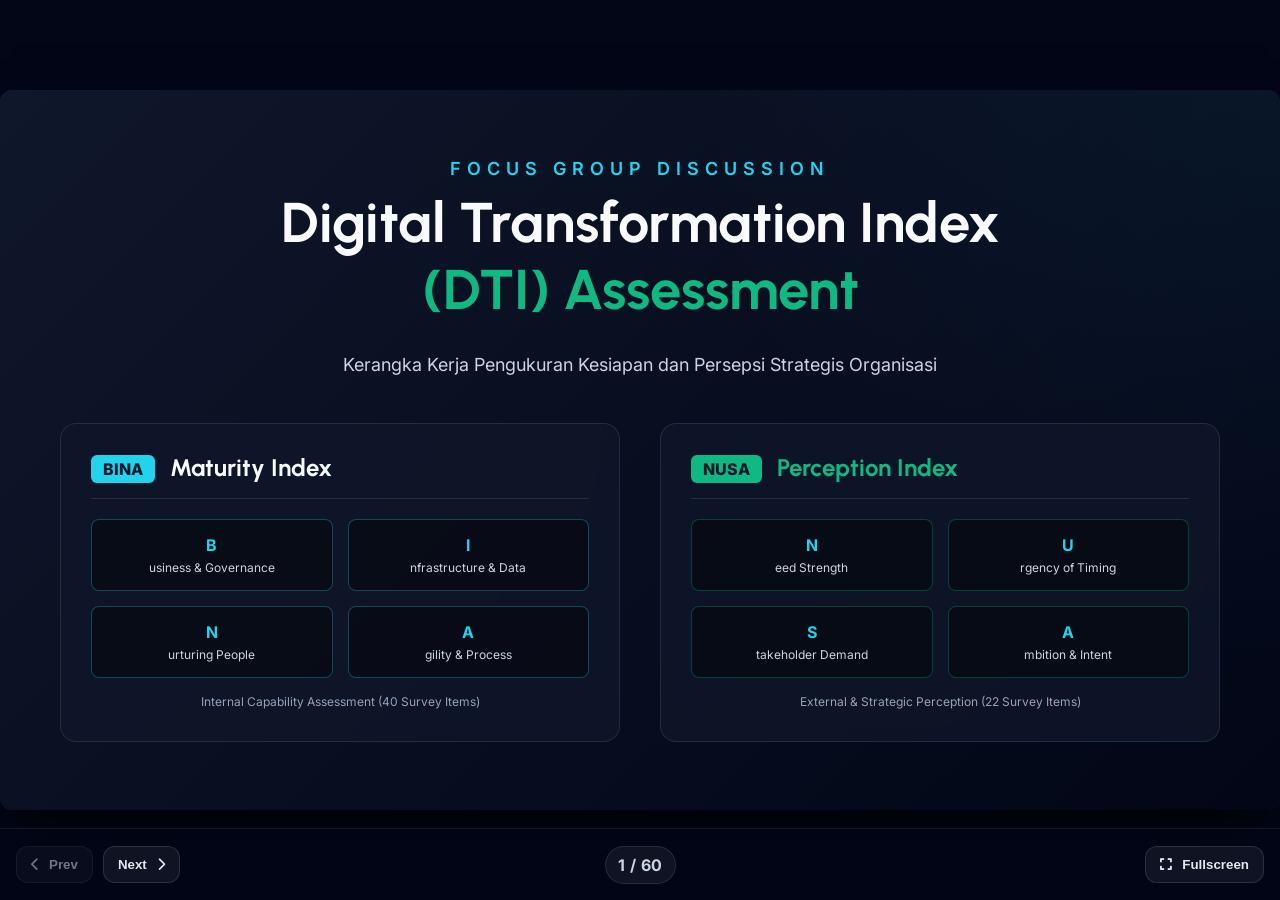
==== commit 2a106b35: "added recaps" ====
--- a/index.html
+++ b/index.html
@@ -72,2384 +72,1578 @@
       <!-- Hidden storage: ONLY slides go here -->
       <section id="slides-source" aria-hidden="true">
         <!-- SLIDE 1: JUDUL & BREAKDOWN ILUSTRASI -->
-        <div
-          class="slide-container"
-          style="justify-content: center; align-items: center"
-        >
-          <div class="sub-label" style="z-index: 1">Focus Group Discussion</div>
-          <h1
-            style="
-              font-size: 56px;
-              margin-bottom: 10px;
-              z-index: 1;
-              text-align: center;
-            "
-          >
-            Digital Transformation Index <br /><span style="color: #10b981"
-              >(DTI) Assessment</span
-            >
-          </h1>
-          <p style="font-size: 18px; z-index: 1">
-            Kerangka Kerja Pengukuran Kesiapan dan Persepsi Strategis Organisasi
-          </p>
-
-          <div class="framework-breakdown">
-            <div class="index-box">
-              <div class="index-header">
-                <span class="tag">BINA</span>
-                <h3>Capabilities Index</h3>
-              </div>
-              <div class="dim-grid">
-                <div class="dim-item">
-                  <strong>B</strong>Business & Governance
+<div class="slide-container" style="justify-content: center; align-items: center;">
+    <div class="sub-label" style="z-index: 1;">Focus Group Discussion</div>
+    <h1 style="font-size: 56px; margin-bottom: 10px; z-index: 1; text-align: center;">Digital Transformation Index <br><span style="color: #10b981;">(DTI) Assessment</span></h1>
+    <p style="font-size: 18px; z-index: 1;">Kerangka Kerja Pengukuran Kesiapan dan Persepsi Strategis Organisasi</p>
+    
+    <div class="framework-breakdown">
+        <div class="index-box">
+            <div class="index-header"><span class="tag">BINA</span><h3>Maturity Index</h3></div>
+            <div class="dim-grid">
+                <div class="dim-item"><strong>B</strong>usiness & Governance</div>
+                <div class="dim-item"><strong>I</strong>nfrastructure & Data</div>
+                <div class="dim-item"><strong>N</strong>urturing People</div>
+                <div class="dim-item"><strong>A</strong>gility & Process</div>
+            </div>
+            <p style="font-size: 12px; margin-top: 15px; text-align: center; color: #94a3b8; margin-bottom: 0;">Internal Capability Assessment (40 Survey Items)</p>
+        </div>
+        <div class="index-box">
+            <div class="index-header"><span class="tag" style="background:#10b981">NUSA</span><h3 style="color:#10b981">Perception Index</h3></div>
+            <div class="dim-grid">
+                <div class="dim-item" style="border-color: rgba(16, 185, 129, 0.3);"><strong>N</strong>eed Strength</div>
+                <div class="dim-item" style="border-color: rgba(16, 185, 129, 0.3);"><strong>U</strong>rgency of Timing</div>
+                <div class="dim-item" style="border-color: rgba(16, 185, 129, 0.3);"><strong>S</strong>takeholder Demand</div>
+                <div class="dim-item" style="border-color: rgba(16, 185, 129, 0.3);"><strong>A</strong>mbition & Intent</div>
+            </div>
+            <p style="font-size: 12px; margin-top: 15px; text-align: center; color: #94a3b8; margin-bottom: 0;">External & Strategic Perception (22 Survey Items)</p>
+        </div>
+    </div>
+</div>
+
+<!-- SLIDE 2: PENDAHULUAN -->
+<div class="slide-container">
+    <div class="slide-header">
+        <div class="indicator-badge"><i class="fa-solid fa-book-open"></i></div>
+        <h2 class="slide-title">Pendahuluan DTI Framework</h2>
+    </div>
+    <div class="layout-two-column">
+        <div class="left-col" style="border: none;">
+            <div class="section-title">Latar Belakang & Tujuan</div>
+            <p>Digital Transformation Index (DTI) dikembangkan sebagai instrumen diagnostik komprehensif untuk memetakan kesiapan organisasi dalam menghadapi disrupsi digital.</p>
+            <p>Melalui asesmen ini, manajemen dapat mengubah persepsi kualitatif menjadi data kuantitatif yang objektif.</p>
+            
+            <div class="rationale-box">
+                <h4>Mengapa DTI Penting?</h4>
+                <ul style="color: #cbd5e1; padding-left: 20px; font-size: 15px; margin-top: 10px; line-height: 1.6;">
+                    <li style="margin-bottom: 8px;">Mengidentifikasi Gap antara Kebutuhan Transformasi Digital (Needs) dengan Kemampuan melakukan Transformasi Digital (Capabilities).</li>
+                    <li style="margin-bottom: 8px;">Memberikan landasan empiris untuk perencanaan anggaran dan investasi TI.</li>
+                    <li>Membangun *sense of urgency* di seluruh unit kerja organisasi.</li>
+                </ul>
+            </div>
+        </div>
+        <div class="right-col" style="justify-content: center;">
+            <div class="section-title">Metodologi Penilaian (Likert Scale)</div>
+            <ul class="survey-list">
+                <li><span class="item-code" style="color: #ef4444;">1</span> Sangat Tidak Setuju (Sangat Kurang)</li>
+                <li><span class="item-code" style="color: #f97316;">2</span> Tidak Setuju (Kurang)</li>
+                <li><span class="item-code" style="color: #eab308;">3</span> Netral (Cukup)</li>
+                <li><span class="item-code" style="color: #84cc16;">4</span> Setuju (Baik)</li>
+                <li><span class="item-code" style="color: #22c55e;">5</span> Sangat Setuju (Sangat Baik / *Best Practice*)</li>
+            </ul>
+        </div>
+    </div>
+</div>
+
+<!-- SLIDE 3: MASTER SUMMARY (DIMENSIONS ONLY) -->
+<div class="slide-container">
+    <div class="slide-header">
+        <div class="indicator-badge"><i class="fa-solid fa-table"></i></div>
+        <h2 class="slide-title">Master Overview: BINA & NUSA Dimensions</h2>
+    </div>
+    <div class="paginated-table-container">
+        <table>
+            <thead>
+                <tr>
+                    <th>Index</th>
+                    <th>Dimensi (English)</th>
+                    <th>Deskripsi Singkat</th>
+                    <th>Indikator</th>
+                    <th>Total Items</th>
+                </tr>
+            </thead>
+            <tbody>
+                <tr><td rowspan="4" class="dim-tag" style="font-size:18px;">BINA</td><td>Business & Governance Alignment</td><td>Keselarasan strategi, tata kelola, dan keberlanjutan.</td><td>B1 - B6</td><td>12</td></tr>
+                <tr><td>Infrastructure, Data & Tech</td><td>Kesiapan IT inti, integrasi, analitik AI, dan keamanan.</td><td>I1, I2, I4-I6</td><td>10</td></tr>
+                <tr><td>Nurturing People & Culture</td><td>Dukungan pimpinan, literasi, pelatihan, dan inovasi.</td><td>N1 - N5</td><td>10</td></tr>
+                <tr><td>Agility & Process Digitalization</td><td>Tingkat otomasi, fleksibilitas, dan keputusan berbasis data.</td><td>A1 - A4</td><td>8</td></tr>
+                <tr style="background: rgba(255,255,255,0.05);"><td colspan="5"></td></tr>
+                <tr><td rowspan="4" class="nusa-dim-tag" style="font-size:18px;">NUSA</td><td>Need Strength</td><td>Kebutuhan digital untuk kinerja, peluang, dan ketahanan.</td><td>N1 - N4</td><td>8</td></tr>
+                <tr><td>Urgency of Timing</td><td>Risiko penundaan dan kecepatan respons industri.</td><td>U1 - U2</td><td>4</td></tr>
+                <tr><td>Stakeholder Demand</td><td>Tekanan dari pelanggan, regulasi, dan lingkungan (ESG).</td><td>S1 - S3</td><td>6</td></tr>
+                <tr><td>Ambition & Intent</td><td>Aspirasi dan niat untuk berekspansi di bidang digital.</td><td>A1 - A2</td><td>4</td></tr>
+            </tbody>
+        </table>
+    </div>
+    <p style="font-size: 14px; margin-top: 15px; color: #94a3b8; text-align: center;">*Daftar lengkap 62 butir pertanyaan (Survey Items) berada pada bagian Lampiran (Appendix) di akhir dokumen.</p>
+</div>
+
+<!-- ========================================== -->
+<!-- SECTION SEPARATOR: BINA -->
+<!-- ========================================== -->
+<div class="slide-container separator-slide">
+    <div class="sub-label">Section I</div>
+    <h1 style="color: #22d3ee;">BINA Index</h1>
+    <p style="font-size: 22px; color: #cbd5e1;">Evaluasi 40 Indikator Kematangan Internal</p>
+</div>
+
+<!-- ========================================== -->
+<!-- BINA: BUSINESS DIMENSION -->
+<!-- ========================================== -->
+<div class="slide-container separator-slide">
+    <div class="sub-label" style="color: #f8fafc;">Dimension B</div>
+    <h1 style="color: #22d3ee; font-size: 56px;">Business Strategy & Governance Alignment</h1>
+</div>
+
+<!-- B1 -->
+<div class="slide-container">
+    <div class="slide-header">
+        <div class="indicator-badge">B1</div>
+        <h2 class="slide-title">Kejelasan visi & tujuan strategis transformasi digital</h2>
+    </div>
+    <div class="layout-two-column">
+        <div class="left-col">
+            <div class="section-title">Penjelasan Indikator</div>
+            <p>Mengukur sejauh mana visi transformasi digital didefinisikan secara formal, didokumentasikan, dan dipahami di seluruh lapisan pimpinan organisasi.</p>
+            <div class="rationale-box">
+                <h4>Rationale</h4>
+                <p>Mencegah terjadinya "digital silos" di mana departemen berinvestasi pada teknologi tanpa arah strategis yang selaras.</p>
+            </div>
+        </div>
+        <div class="right-col">
+            <div class="section-title">Survey Items (Pertanyaan Lengkap)</div>
+            <ul class="survey-list">
+                <li><span class="item-code">B1.1</span> Visi transformasi digital perusahaan terdokumentasi dan dikomunikasikan secara jelas.</li>
+                <li><span class="item-code">B1.2</span> Pimpinan unit/bagian memahami tujuan strategis transformasi digital perusahaan.</li>
+            </ul>
+        </div>
+    </div>
+    <i class="fa-solid fa-map-location-dot watermark"></i>
+</div>
+
+<!-- B2 -->
+<div class="slide-container">
+    <div class="slide-header">
+        <div class="indicator-badge">B2</div>
+        <h2 class="slide-title">Integrasi keberlanjutan (bisnis & lingkungan) dalam strategi transformasi digital</h2>
+    </div>
+    <div class="layout-two-column">
+        <div class="left-col">
+            <div class="section-title">Penjelasan Indikator</div>
+            <p>Menilai integrasi tujuan keberlanjutan dalam strategi digital.</p>
+            <div class="rationale-box">
+                <h4>Rationale</h4>
+                <p>Digitalisasi harus mematuhi standar ESG (Environmental, Social, and Governance) untuk resiliensi jangka panjang.</p>
+            </div>
+        </div>
+        <div class="right-col">
+            <div class="section-title">Survey Items (Pertanyaan Lengkap)</div>
+            <ul class="survey-list">
+                <li><span class="item-code">B2.1</span> Strategi transformasi digital perusahaan secara eksplisit memasukkan tujuan keberlanjutan jangka panjang.</li>
+                <li><span class="item-code">B2.2</span> Dampak lingkungan dipertimbangkan secara sistematis dalam perencanaan dan pelaksanaan inisiatif transformasi digital.</li>
+                <li><span class="item-code">B2.3</span> Perusahaan memiliki KPI/target keberlanjutan yang terhubung dengan program transformasi digital.</li>
+            </ul>
+        </div>
+    </div>
+    <i class="fa-solid fa-leaf watermark"></i>
+</div>
+
+<!-- B3 -->
+<div class="slide-container">
+    <div class="slide-header">
+        <div class="indicator-badge">B3</div>
+        <h2 class="slide-title">Struktur tata kelola & akuntabilitas transformasi digital</h2>
+    </div>
+    <div class="layout-two-column">
+        <div class="left-col">
+            <div class="section-title">Penjelasan Indikator</div>
+            <p>Menilai keberadaan struktur tata kelola formal dan pembagian tanggung jawab.</p>
+            <div class="rationale-box">
+                <h4>Rationale</h4>
+                <p>Kejelasan peran mencegah kebingungan operasional dan memastikan adanya pihak yang bertanggung jawab.</p>
+            </div>
+        </div>
+        <div class="right-col">
+            <div class="section-title">Survey Items (Pertanyaan Lengkap)</div>
+            <ul class="survey-list">
+                <li><span class="item-code">B3.1</span> Terdapat struktur tata kelola formal yang bertanggung jawab mengarahkan transformasi digital.</li>
+                <li><span class="item-code">B3.2</span> Peran dan akuntabilitas terkait transformasi digital ditetapkan secara jelas di tingkat organisasi.</li>
+            </ul>
+        </div>
+    </div>
+    <i class="fa-solid fa-sitemap watermark"></i>
+</div>
+
+<!-- B4 -->
+<div class="slide-container">
+    <div class="slide-header">
+        <div class="indicator-badge">B4</div>
+        <h2 class="slide-title">Kesesuaian transformasi digital dengan model bisnis & proposisi nilai</h2>
+    </div>
+    <div class="layout-two-column">
+        <div class="left-col">
+            <div class="section-title">Penjelasan Indikator</div>
+            <p>Mengukur kesesuaian inisiatif digital dengan cara perusahaan menciptakan nilai.</p>
+            <div class="rationale-box">
+                <h4>Rationale</h4>
+                <p>Mencegah investasi teknologi yang canggih namun tidak memberikan dampak langsung pada model bisnis.</p>
+            </div>
+        </div>
+        <div class="right-col">
+            <div class="section-title">Survey Items (Pertanyaan Lengkap)</div>
+            <ul class="survey-list">
+                <li><span class="item-code">B4.1</span> Inisiatif transformasi digital dirancang untuk memperkuat model bisnis dan proposisi nilai perusahaan.</li>
+                <li><span class="item-code">B4.2</span> Setiap proyek digital dievaluasi berdasarkan kontribusinya terhadap cara perusahaan menciptakan dan menangkap nilai.</li>
+            </ul>
+        </div>
+    </div>
+    <i class="fa-solid fa-briefcase watermark"></i>
+</div>
+
+<!-- B5 -->
+<div class="slide-container">
+    <div class="slide-header">
+        <div class="indicator-badge">B5</div>
+        <h2 class="slide-title">Kesesuaian transformasi digital dengan regulasi & lingkungan eksternal</h2>
+    </div>
+    <div class="layout-two-column">
+        <div class="left-col">
+            <div class="section-title">Penjelasan Indikator</div>
+            <p>Pemantauan regulasi eksternal dalam perencanaan digital.</p>
+            <div class="rationale-box">
+                <h4>Rationale</h4>
+                <p>Mengurangi risiko hukum akibat peluncuran sistem digital yang tidak patuh (non-compliant).</p>
+            </div>
+        </div>
+        <div class="right-col">
+            <div class="section-title">Survey Items (Pertanyaan Lengkap)</div>
+            <ul class="survey-list">
+                <li><span class="item-code">B5.1</span> Perencanaan transformasi digital mempertimbangkan persyaratan regulasi dan kepatuhan yang relevan.</li>
+                <li><span class="item-code">B5.2</span> Perubahan regulasi eksternal dipantau secara rutin dan digunakan sebagai masukan dalam perencanaan transformasi digital.</li>
+            </ul>
+        </div>
+    </div>
+    <i class="fa-solid fa-scale-balanced watermark"></i>
+</div>
+
+<!-- B6 -->
+<div class="slide-container">
+    <div class="slide-header">
+        <div class="indicator-badge">B6</div>
+        <h2 class="slide-title">Persepsi kebutuhan & urgensi transformasi digital</h2>
+    </div>
+    <div class="layout-two-column">
+        <div class="left-col">
+            <div class="section-title">Penjelasan Indikator</div>
+            <p>Menilai persepsi pimpinan organisasi mengenai urgensi transformasi digital untuk daya saing perusahaan.</p>
+            <div class="rationale-box">
+                <h4>Rationale</h4>
+                <p>Kesadaran pimpinan menentukan seberapa cepat organisasi dapat memobilisasi sumber dayanya.</p>
+            </div>
+        </div>
+        <div class="right-col">
+            <div class="section-title">Survey Items (Pertanyaan Lengkap)</div>
+            <ul class="survey-list">
+                <li><span class="item-code">B6.1</span> Pimpinan organisasi memandang transformasi digital sebagai kebutuhan yang mendesak untuk keberlangsungan dan daya saing perusahaan.</li>
+            </ul>
+        </div>
+    </div>
+    <i class="fa-solid fa-fire watermark"></i>
+</div>
+
+<!-- RECAP DIMENSION B (VERBATIM TEXT) -->
+<div class="slide-container">
+    <div class="slide-header">
+        <div class="indicator-badge"><i class="fa-solid fa-list-ul"></i></div>
+        <h2 class="slide-title">REKAPITULASI: DIMENSI BUSINESS (B)</h2>
+    </div>
+    <div class="content-area">
+        <div class="recap-grid">
+            <div class="recap-card">
+                <h4>B1: Kejelasan visi & tujuan strategis transformasi digital</h4>
+                <ul>
+                    <li><span>B1.1</span> Visi transformasi digital perusahaan terdokumentasi dan dikomunikasikan secara jelas.</li>
+                    <li><span>B1.2</span> Pimpinan unit/bagian memahami tujuan strategis transformasi digital perusahaan.</li>
+                </ul>
+            </div>
+            <div class="recap-card">
+                <h4>B2: Integrasi keberlanjutan (bisnis & lingkungan) dalam strategi transformasi digital</h4>
+                <ul>
+                    <li><span>B2.1</span> Strategi transformasi digital perusahaan secara eksplisit memasukkan tujuan keberlanjutan jangka panjang.</li>
+                    <li><span>B2.2</span> Dampak lingkungan dipertimbangkan secara sistematis dalam perencanaan dan pelaksanaan inisiatif transformasi digital.</li>
+                    <li><span>B2.3</span> Perusahaan memiliki KPI/target keberlanjutan yang terhubung dengan program transformasi digital.</li>
+                </ul>
+            </div>
+            <div class="recap-card">
+                <h4>B3: Struktur tata kelola & akuntabilitas transformasi digital</h4>
+                <ul>
+                    <li><span>B3.1</span> Terdapat struktur tata kelola formal yang bertanggung jawab mengarahkan transformasi digital.</li>
+                    <li><span>B3.2</span> Peran dan akuntabilitas terkait transformasi digital ditetapkan secara jelas di tingkat organisasi.</li>
+                </ul>
+            </div>
+            <div class="recap-card">
+                <h4>B4: Kesesuaian transformasi digital dengan model bisnis & proposisi nilai</h4>
+                <ul>
+                    <li><span>B4.1</span> Inisiatif transformasi digital dirancang untuk memperkuat model bisnis dan proposisi nilai perusahaan.</li>
+                    <li><span>B4.2</span> Setiap proyek digital dievaluasi berdasarkan kontribusinya terhadap cara perusahaan menciptakan dan menangkap nilai.</li>
+                </ul>
+            </div>
+            <div class="recap-card">
+                <h4>B5: Kesesuaian transformasi digital dengan regulasi & lingkungan eksternal</h4>
+                <ul>
+                    <li><span>B5.1</span> Perencanaan transformasi digital mempertimbangkan persyaratan regulasi dan kepatuhan yang relevan.</li>
+                    <li><span>B5.2</span> Perubahan regulasi eksternal dipantau secara rutin dan digunakan sebagai masukan dalam perencanaan transformasi digital.</li>
+                </ul>
+            </div>
+            <div class="recap-card">
+                <h4>B6: Persepsi kebutuhan & urgensi transformasi digital</h4>
+                <ul>
+                    <li><span>B6.1</span> Pimpinan organisasi memandang transformasi digital sebagai kebutuhan yang mendesak untuk keberlangsungan dan daya saing perusahaan.</li>
+                </ul>
+            </div>
+        </div>
+    </div>
+</div>
+
+<!-- ========================================== -->
+<!-- BINA: INFRASTRUCTURE DIMENSION -->
+<!-- ========================================== -->
+<div class="slide-container separator-slide">
+    <div class="sub-label" style="color: #f8fafc;">Dimension I</div>
+    <h1 style="color: #22d3ee; font-size: 56px;">Infrastructure, Data & Technology</h1>
+</div>
+
+<!-- I1 -->
+<div class="slide-container">
+    <div class="slide-header">
+        <div class="indicator-badge">I1</div>
+        <h2 class="slide-title">Kesiapan dan keandalan infrastruktur TI inti</h2>
+    </div>
+    <div class="layout-two-column">
+        <div class="left-col">
+            <div class="section-title">Penjelasan Indikator</div>
+            <p>Mengukur keandalan pondasi teknologi saat ini dan perencanaan kapasitas di masa depan.</p>
+            <div class="rationale-box">
+                <h4>Rationale</h4>
+                <p>Infrastruktur TI adalah mesin utama. Aplikasi bisnis modern akan gagal jika jaringan dan server tidak stabil.</p>
+            </div>
+        </div>
+        <div class="right-col">
+            <div class="section-title">Survey Items (Pertanyaan Lengkap)</div>
+            <ul class="survey-list">
+                <li><span class="item-code">I1.1</span> Infrastruktur TI inti perusahaan andal untuk mendukung operasional sehari-hari.</li>
+                <li><span class="item-code">I1.2</span> Kapasitas infrastruktur TI direncanakan untuk mendukung peningkatan kebutuhan digital di masa depan.</li>
+            </ul>
+        </div>
+    </div>
+    <i class="fa-solid fa-server watermark"></i>
+</div>
+
+<!-- I2 -->
+<div class="slide-container">
+    <div class="slide-header">
+        <div class="indicator-badge">I2</div>
+        <h2 class="slide-title">Integrasi & interoperabilitas sistem/aplikasi</h2>
+    </div>
+    <div class="layout-two-column">
+        <div class="left-col">
+            <div class="section-title">Penjelasan Indikator</div>
+            <p>Menilai integrasi antar sistem utama yang memungkinkan aliran data otomatis.</p>
+            <div class="rationale-box">
+                <h4>Rationale</h4>
+                <p>Sistem yang terfragmentasi memperlambat proses dan meningkatkan risiko *human error* saat *data entry* ulang.</p>
+            </div>
+        </div>
+        <div class="right-col">
+            <div class="section-title">Survey Items (Pertanyaan Lengkap)</div>
+            <ul class="survey-list">
+                <li><span class="item-code">I2.1</span> Sistem dan aplikasi utama perusahaan terintegrasi sehingga meminimalkan duplikasi input data dan pekerjaan manual.</li>
+                <li><span class="item-code">I2.2</span> Data penting dapat mengalir secara otomatis antar sistem dan aplikasi utama.</li>
+            </ul>
+        </div>
+    </div>
+    <i class="fa-solid fa-network-wired watermark"></i>
+</div>
+
+<!-- I4 -->
+<div class="slide-container">
+    <div class="slide-header">
+        <div class="indicator-badge">I4</div>
+        <h2 class="slide-title">Kapasitas analitik & pemanfaatan platform data/AI</h2>
+    </div>
+    <div class="layout-two-column">
+        <div class="left-col">
+            <div class="section-title">Penjelasan Indikator</div>
+            <p>Ketersediaan platform data dan pemanfaatan analitik lanjutan (termasuk AI).</p>
+            <div class="rationale-box">
+                <h4>Rationale</h4>
+                <p>Menunjukkan transisi organisasi menuju kapabilitas pengambilan keputusan yang bersifat prediktif.</p>
+            </div>
+        </div>
+        <div class="right-col">
+            <div class="section-title">Survey Items (Pertanyaan Lengkap)</div>
+            <ul class="survey-list">
+                <li><span class="item-code">I4.1</span> Perusahaan memiliki platform data dan analitik yang memadai untuk mendukung pemantauan kinerja dan pengambilan keputusan.</li>
+                <li><span class="item-code">I4.2</span> Perusahaan menerapkan analitik lanjutan (misalnya prediktif/AI) untuk mendukung keputusan strategis.</li>
+            </ul>
+        </div>
+    </div>
+    <i class="fa-solid fa-brain watermark"></i>
+</div>
+
+<!-- I5 -->
+<div class="slide-container">
+    <div class="slide-header">
+        <div class="indicator-badge">I5</div>
+        <h2 class="slide-title">Keamanan siber & perlindungan privasi data</h2>
+    </div>
+    <div class="layout-two-column">
+        <div class="left-col">
+            <div class="section-title">Penjelasan Indikator</div>
+            <p>Mengevaluasi keberadaan kontrol keamanan informasi dan mekanisme penanganan risiko.</p>
+            <div class="rationale-box">
+                <h4>Rationale</h4>
+                <p>Pelanggaran data dapat menghancurkan reputasi bisnis. Keamanan adalah pilar yang tidak bisa dinegosiasikan.</p>
+            </div>
+        </div>
+        <div class="right-col">
+            <div class="section-title">Survey Items (Pertanyaan Lengkap)</div>
+            <ul class="survey-list">
+                <li><span class="item-code">I5.1</span> Kontrol keamanan informasi dan perlindungan data pribadi diterapkan secara memadai.</li>
+                <li><span class="item-code">I5.2</span> Risiko keamanan siber diidentifikasi dan ditangani secara berkala.</li>
+            </ul>
+        </div>
+    </div>
+    <i class="fa-solid fa-shield-halved watermark"></i>
+</div>
+
+<!-- I6 -->
+<div class="slide-container">
+    <div class="slide-header">
+        <div class="indicator-badge">I6</div>
+        <h2 class="slide-title">Pemanfaatan teknologi digital operasional (ERP/CRM/IoT, dsb.)</h2>
+    </div>
+    <div class="layout-two-column">
+        <div class="left-col">
+            <div class="section-title">Penjelasan Indikator</div>
+            <p>Pemanfaatan sistem teknologi spesifik (seperti ERP, CRM, IoT) yang selaras dengan proses operasional.</p>
+            <div class="rationale-box">
+                <h4>Rationale</h4>
+                <p>Mengukur adopsi teknologi di level lapangan (operasional), bukan hanya inisiatif tingkat strategis eksekutif.</p>
+            </div>
+        </div>
+        <div class="right-col">
+            <div class="section-title">Survey Items (Pertanyaan Lengkap)</div>
+            <ul class="survey-list">
+                <li><span class="item-code">I6.1</span> Aplikasi atau teknologi digital operasional dimanfaatkan secara luas dalam proses bisnis utama.</li>
+                <li><span class="item-code">I6.2</span> Solusi teknologi digital yang digunakan selaras dengan kebutuhan operasional sehari-hari.</li>
+            </ul>
+        </div>
+    </div>
+    <i class="fa-solid fa-microchip watermark"></i>
+</div>
+
+<!-- RECAP DIMENSION I (VERBATIM TEXT) -->
+<div class="slide-container">
+    <div class="slide-header">
+        <div class="indicator-badge"><i class="fa-solid fa-list-ul"></i></div>
+        <h2 class="slide-title">REKAPITULASI: DIMENSI INFRASTRUCTURE (I)</h2>
+    </div>
+    <div class="content-area">
+        <div class="recap-grid">
+            <div class="recap-card">
+                <h4>I1: Kesiapan dan keandalan infrastruktur TI inti</h4>
+                <ul>
+                    <li><span>I1.1</span> Infrastruktur TI inti perusahaan andal untuk mendukung operasional sehari-hari.</li>
+                    <li><span>I1.2</span> Kapasitas infrastruktur TI direncanakan untuk mendukung peningkatan kebutuhan digital di masa depan.</li>
+                </ul>
+            </div>
+            <div class="recap-card">
+                <h4>I2: Integrasi & interoperabilitas sistem/aplikasi</h4>
+                <ul>
+                    <li><span>I2.1</span> Sistem dan aplikasi utama perusahaan terintegrasi sehingga meminimalkan duplikasi input data dan pekerjaan manual.</li>
+                    <li><span>I2.2</span> Data penting dapat mengalir secara otomatis antar sistem dan aplikasi utama.</li>
+                </ul>
+            </div>
+            <div class="recap-card">
+                <h4>I4: Kapasitas analitik & pemanfaatan platform data/AI</h4>
+                <ul>
+                    <li><span>I4.1</span> Perusahaan memiliki platform data dan analitik yang memadai untuk mendukung pemantauan kinerja dan pengambilan keputusan.</li>
+                    <li><span>I4.2</span> Perusahaan menerapkan analitik lanjutan (misalnya prediktif/AI) untuk mendukung keputusan strategis.</li>
+                </ul>
+            </div>
+            <div class="recap-card">
+                <h4>I5: Keamanan siber & perlindungan privasi data</h4>
+                <ul>
+                    <li><span>I5.1</span> Kontrol keamanan informasi dan perlindungan data pribadi diterapkan secara memadai.</li>
+                    <li><span>I5.2</span> Risiko keamanan siber diidentifikasi dan ditangani secara berkala.</li>
+                </ul>
+            </div>
+            <div class="recap-card">
+                <h4>I6: Pemanfaatan teknologi digital operasional (ERP/CRM/IoT, dsb.)</h4>
+                <ul>
+                    <li><span>I6.1</span> Aplikasi atau teknologi digital operasional dimanfaatkan secara luas dalam proses bisnis utama.</li>
+                    <li><span>I6.2</span> Solusi teknologi digital yang digunakan selaras dengan kebutuhan operasional sehari-hari.</li>
+                </ul>
+            </div>
+        </div>
+    </div>
+</div>
+
+<!-- ========================================== -->
+<!-- BINA: NURTURING PEOPLE DIMENSION -->
+<!-- ========================================== -->
+<div class="slide-container separator-slide">
+    <div class="sub-label" style="color: #f8fafc;">Dimension N</div>
+    <h1 style="color: #22d3ee; font-size: 56px;">Nurturing People & Culture</h1>
+</div>
+
+<!-- N1 -->
+<div class="slide-container">
+    <div class="slide-header">
+        <div class="indicator-badge">N1</div>
+        <h2 class="slide-title">Kebutuhan strategis untuk kinerja & daya saing</h2>
+    </div>
+    <div class="layout-two-column">
+        <div class="left-col">
+            <div class="section-title">Penjelasan Indikator</div>
+            <p>Menilai apakah pimpinan puncak aktif menjadi sponsor dan *role model* transformasi digital.</p>
+            <div class="rationale-box">
+                <h4>Rationale</h4>
+                <p>Transformasi sering kali gagal akibat resistensi budaya. Keteladanan pimpinan sangat esensial.</p>
+            </div>
+        </div>
+        <div class="right-col">
+            <div class="section-title">Survey Items (Pertanyaan Lengkap)</div>
+            <ul class="survey-list">
+                <li><span class="item-code">N1.1</span> Pimpinan puncak secara aktif menjadi sponsor dan teladan dalam inisiatif transformasi digital.</li>
+                <li><span class="item-code">N1.2</span> Pimpinan secara konsisten mengomunikasikan pentingnya transformasi digital kepada seluruh level organisasi.</li>
+            </ul>
+        </div>
+    </div>
+    <i class="fa-solid fa-user-tie watermark"></i>
+</div>
+
+<!-- N2 -->
+<div class="slide-container">
+    <div class="slide-header">
+        <div class="indicator-badge">N2</div>
+        <h2 class="slide-title">Kebutuhan untuk menangkap peluang bisnis digital</h2>
+    </div>
+    <div class="layout-two-column">
+        <div class="left-col">
+            <div class="section-title">Penjelasan Indikator</div>
+            <p>Menilai literasi digital karyawan dan pemetaan kesenjangan *skill* oleh organisasi.</p>
+            <div class="rationale-box">
+                <h4>Rationale</h4>
+                <p>Sistem baru membutuhkan pengguna yang kompeten. Memahami *skills gap* adalah langkah awal krusial.</p>
+            </div>
+        </div>
+        <div class="right-col">
+            <div class="section-title">Survey Items (Pertanyaan Lengkap)</div>
+            <ul class="survey-list">
+                <li><span class="item-code">N2.1</span> Karyawan memiliki literasi dan kompetensi digital yang memadai untuk mendukung perubahan cara kerja.</li>
+                <li><span class="item-code">N2.2</span> Organisasi secara berkala memetakan kesenjangan kompetensi digital karyawan dan menindaklanjutinya.</li>
+            </ul>
+        </div>
+    </div>
+    <i class="fa-solid fa-users watermark"></i>
+</div>
+
+<!-- N3 -->
+<div class="slide-container">
+    <div class="slide-header">
+        <div class="indicator-badge">N3</div>
+        <h2 class="slide-title">Kebutuhan karena keterbatasan cara kerja saat ini</h2>
+    </div>
+    <div class="layout-two-column">
+        <div class="left-col">
+            <div class="section-title">Penjelasan Indikator</div>
+            <p>Ketersediaan program pelatihan dan akses karyawan terhadap pembelajaran teknologi.</p>
+            <div class="rationale-box">
+                <h4>Rationale</h4>
+                <p>Mengubah kesenjangan kompetensi menjadi tindakan nyata melalui program pengembangan SDM.</p>
+            </div>
+        </div>
+        <div class="right-col">
+            <div class="section-title">Survey Items (Pertanyaan Lengkap)</div>
+            <ul class="survey-list">
+                <li><span class="item-code">N3.1</span> Perusahaan menyediakan program pelatihan/reskilling/upskilling yang relevan dengan kebutuhan transformasi digital.</li>
+                <li><span class="item-code">N3.2</span> Karyawan memiliki kesempatan yang memadai untuk mengikuti pelatihan terkait teknologi dan cara kerja digital.</li>
+            </ul>
+        </div>
+    </div>
+    <i class="fa-solid fa-graduation-cap watermark"></i>
+</div>
+
+<!-- N4 -->
+<div class="slide-container">
+    <div class="slide-header">
+        <div class="indicator-badge">N4</div>
+        <h2 class="slide-title">Kebutuhan untuk business sustainability & ketahanan bisnis</h2>
+    </div>
+    <div class="layout-two-column">
+        <div class="left-col">
+            <div class="section-title">Penjelasan Indikator</div>
+            <p>Seberapa jauh organisasi mendorong eksperimen dan mengapresiasi ide inovatif karyawan.</p>
+            <div class="rationale-box">
+                <h4>Rationale</h4>
+                <p>Inovasi tidak akan tumbuh dalam budaya yang menghukum kegagalan. Diperlukan lingkungan yang aman untuk mencoba.</p>
+            </div>
+        </div>
+        <div class="right-col">
+            <div class="section-title">Survey Items (Pertanyaan Lengkap)</div>
+            <ul class="survey-list">
+                <li><span class="item-code">N4.1</span> Budaya organisasi mendorong eksperimen dan uji coba solusi digital baru.</li>
+                <li><span class="item-code">N4.2</span> Ide inovasi digital dari karyawan diapresiasi dan ditindaklanjuti melalui mekanisme yang jelas.</li>
+            </ul>
+        </div>
+    </div>
+    <i class="fa-solid fa-lightbulb watermark"></i>
+</div>
+
+<!-- N5 -->
+<div class="slide-container">
+    <div class="slide-header">
+        <div class="indicator-badge">N5</div>
+        <h2 class="slide-title">Kolaborasi lintas fungsi & berbagi pengetahuan</h2>
+    </div>
+    <div class="layout-two-column">
+        <div class="left-col">
+            <div class="section-title">Penjelasan Indikator</div>
+            <p>Mekanisme kolaborasi lintas departemen dan pembagian *best practices* digital.</p>
+            <div class="rationale-box">
+                <h4>Rationale</h4>
+                <p>Kolaborasi memastikan transformasi tidak terisolasi dan menjadi pembelajaran kolektif perusahaan secara keseluruhan.</p>
+            </div>
+        </div>
+        <div class="right-col">
+            <div class="section-title">Survey Items (Pertanyaan Lengkap)</div>
+            <ul class="survey-list">
+                <li><span class="item-code">N5.1</span> Kolaborasi lintas fungsi/divisi difasilitasi dalam merancang dan menjalankan inisiatif transformasi digital.</li>
+                <li><span class="item-code">N5.2</span> Pembelajaran dan praktik terbaik terkait digital dibagikan secara aktif antar unit organisasi.</li>
+            </ul>
+        </div>
+    </div>
+    <i class="fa-solid fa-people-arrows watermark"></i>
+</div>
+
+<!-- RECAP DIMENSION N (VERBATIM TEXT) -->
+<div class="slide-container">
+    <div class="slide-header">
+        <div class="indicator-badge"><i class="fa-solid fa-list-ul"></i></div>
+        <h2 class="slide-title">REKAPITULASI: DIMENSI NURTURING PEOPLE (N)</h2>
+    </div>
+    <div class="content-area">
+        <div class="recap-grid">
+            <div class="recap-card">
+                <h4>N1: Dukungan & komitmen kepemimpinan terhadap transformasi digital</h4>
+                <ul>
+                    <li><span>N1.1</span> Pimpinan puncak secara aktif menjadi sponsor dan teladan dalam inisiatif transformasi digital.</li>
+                    <li><span>N1.2</span> Pimpinan secara konsisten mengomunikasikan pentingnya transformasi digital kepada seluruh level organisasi.</li>
+                </ul>
+            </div>
+            <div class="recap-card">
+                <h4>N2: Kompetensi & literasi digital karyawan</h4>
+                <ul>
+                    <li><span>N2.1</span> Karyawan memiliki literasi dan kompetensi digital yang memadai untuk mendukung perubahan cara kerja.</li>
+                    <li><span>N2.2</span> Organisasi secara berkala memetakan kesenjangan kompetensi digital karyawan dan menindaklanjutinya.</li>
+                </ul>
+            </div>
+            <div class="recap-card">
+                <h4>N3: Program pelatihan, reskilling, & upskilling terkait digital</h4>
+                <ul>
+                    <li><span>N3.1</span> Perusahaan menyediakan program pelatihan/reskilling/upskilling yang relevan dengan kebutuhan transformasi digital.</li>
+                    <li><span>N3.2</span> Karyawan memiliki kesempatan yang memadai untuk mengikuti pelatihan terkait teknologi dan cara kerja digital.</li>
+                </ul>
+            </div>
+            <div class="recap-card">
+                <h4>N4: Budaya organisasi yang mendukung inovasi & eksperimen digital</h4>
+                <ul>
+                    <li><span>N4.1</span> Budaya organisasi mendorong eksperimen dan uji coba solusi digital baru.</li>
+                    <li><span>N4.2</span> Ide inovasi digital dari karyawan diapresiasi dan ditindaklanjuti melalui mekanisme yang jelas.</li>
+                </ul>
+            </div>
+            <div class="recap-card">
+                <h4>N5: Kolaborasi lintas fungsi & berbagi pengetahuan</h4>
+                <ul>
+                    <li><span>N5.1</span> Kolaborasi lintas fungsi/divisi difasilitasi dalam merancang dan menjalankan inisiatif transformasi digital.</li>
+                    <li><span>N5.2</span> Pembelajaran dan praktik terbaik terkait digital dibagikan secara aktif antar unit organisasi.</li>
+                </ul>
+            </div>
+        </div>
+    </div>
+</div>
+
+<!-- ========================================== -->
+<!-- BINA: AGILITY & PROCESS DIMENSION -->
+<!-- ========================================== -->
+<div class="slide-container separator-slide">
+    <div class="sub-label" style="color: #f8fafc;">Dimension A</div>
+    <h1 style="color: #22d3ee; font-size: 56px;">Agility & Process Digitalization</h1>
+</div>
+
+<!-- A1 -->
+<div class="slide-container">
+    <div class="slide-header">
+        <div class="indicator-badge">A1</div>
+        <h2 class="slide-title">Aspirasi menjadi organisasi yang lebih digital</h2>
+    </div>
+    <div class="layout-two-column">
+        <div class="left-col">
+            <div class="section-title">Penjelasan Indikator</div>
+            <p>Reduksi pekerjaan manual berulang melalui digitalisasi *end-to-end* pada alur kerja utama.</p>
+            <div class="rationale-box">
+                <h4>Rationale</h4>
+                <p>Proses manual memakan waktu dan rentan kesalahan. Otomatisasi adalah pilar dasar efisiensi operasional.</p>
+            </div>
+        </div>
+        <div class="right-col">
+            <div class="section-title">Survey Items (Pertanyaan Lengkap)</div>
+            <ul class="survey-list">
+                <li><span class="item-code">A1.1</span> Proses bisnis inti telah terdigitalisasi sehingga mengurangi pekerjaan manual berulang.</li>
+                <li><span class="item-code">A1.2</span> Alur kerja utama didukung oleh sistem atau aplikasi digital secara end-to-end.</li>
+            </ul>
+        </div>
+    </div>
+    <i class="fa-solid fa-gears watermark"></i>
+</div>
+
+<!-- A2 -->
+<div class="slide-container">
+    <div class="slide-header">
+        <div class="indicator-badge">A2</div>
+        <h2 class="slide-title">Niat memperluas dan memperdalam inisiatif digital</h2>
+    </div>
+    <div class="layout-two-column">
+        <div class="left-col">
+            <div class="section-title">Penjelasan Indikator</div>
+            <p>Menilai kemampuan organisasi untuk mengadaptasi proses kerja dengan cepat saat ada perubahan regulasi atau bisnis.</p>
+            <div class="rationale-box">
+                <h4>Rationale</h4>
+                <p>Agilitas operasional menentukan seberapa lincah organisasi dalam merespons krisis atau peluang pasar baru.</p>
+            </div>
+        </div>
+        <div class="right-col">
+            <div class="section-title">Survey Items (Pertanyaan Lengkap)</div>
+            <ul class="survey-list">
+                <li><span class="item-code">A2.1</span> Proses kerja dirancang fleksibel untuk menyesuaikan perubahan kebutuhan bisnis.</li>
+                <li><span class="item-code">A2.2</span> Perusahaan mampu menyesuaikan proses bisnis dengan cepat ketika terjadi perubahan kebutuhan atau regulasi.</li>
+            </ul>
+        </div>
+    </div>
+    <i class="fa-solid fa-shuffle watermark"></i>
+</div>
+
+<!-- A3 -->
+<div class="slide-container">
+    <div class="slide-header">
+        <div class="indicator-badge">A3</div>
+        <h2 class="slide-title">Pemanfaatan data & analitik dalam pengambilan keputusan</h2>
+    </div>
+    <div class="layout-two-column">
+        <div class="left-col">
+            <div class="section-title">Penjelasan Indikator</div>
+            <p>Penggunaan aktual laporan analitik dan *dashboard* kinerja oleh manajemen dalam pengambilan keputusan.</p>
+            <div class="rationale-box">
+                <h4>Rationale</h4>
+                <p>Membuktikan bahwa teknologi data benar-benar diadopsi oleh manajemen dalam eksekusi nyata, bukan sekadar intuisi.</p>
+            </div>
+        </div>
+        <div class="right-col">
+            <div class="section-title">Survey Items (Pertanyaan Lengkap)</div>
+            <ul class="survey-list">
+                <li><span class="item-code">A3.1</span> Keputusan manajerial penting didasarkan pada data dan analitik.</li>
+                <li><span class="item-code">A3.2</span> Manajemen menggunakan laporan atau dashboard kinerja secara rutin dalam proses pengambilan keputusan.</li>
+            </ul>
+        </div>
+    </div>
+    <i class="fa-solid fa-chart-line watermark"></i>
+</div>
+
+<!-- A4 -->
+<div class="slide-container">
+    <div class="slide-header">
+        <div class="indicator-badge">A4</div>
+        <h2 class="slide-title">Integrasi proses lintas unit & end-to-end</h2>
+    </div>
+    <div class="layout-two-column">
+        <div class="left-col">
+            <div class="section-title">Penjelasan Indikator</div>
+            <p>Sejauh mana proses antar departemen terintegrasi untuk menciptakan layanan yang mulus (*seamless*).</p>
+            <div class="rationale-box">
+                <h4>Rationale</h4>
+                <p>Integrasi internal mutlak diperlukan agar proses pelanggan dari awal hingga akhir tidak terputus.</p>
+            </div>
+        </div>
+        <div class="right-col">
+            <div class="section-title">Survey Items (Pertanyaan Lengkap)</div>
+            <ul class="survey-list">
+                <li><span class="item-code">A4.1</span> Proses lintas unit terintegrasi secara digital dari hulu ke hilir.</li>
+                <li><span class="item-code">A4.2</span> Integrasi proses internal menghasilkan pengalaman layanan yang lebih mulus bagi pelanggan atau mitra.</li>
+            </ul>
+        </div>
+    </div>
+    <i class="fa-solid fa-puzzle-piece watermark"></i>
+</div>
+
+<!-- RECAP DIMENSION A (VERBATIM TEXT) -->
+<div class="slide-container">
+    <div class="slide-header">
+        <div class="indicator-badge"><i class="fa-solid fa-list-ul"></i></div>
+        <h2 class="slide-title">REKAPITULASI: DIMENSI AGILITY (A)</h2>
+    </div>
+    <div class="content-area">
+        <div class="recap-grid">
+            <div class="recap-card">
+                <h4>A1: Tingkat digitalisasi proses bisnis inti</h4>
+                <ul>
+                    <li><span>A1.1</span> Proses bisnis inti telah terdigitalisasi sehingga mengurangi pekerjaan manual berulang.</li>
+                    <li><span>A1.2</span> Alur kerja utama didukung oleh sistem atau aplikasi digital secara end-to-end.</li>
+                </ul>
+            </div>
+            <div class="recap-card">
+                <h4>A2: Fleksibilitas & standar proses untuk merespons perubahan</h4>
+                <ul>
+                    <li><span>A2.1</span> Proses kerja dirancang fleksibel untuk menyesuaikan perubahan kebutuhan bisnis.</li>
+                    <li><span>A2.2</span> Perusahaan mampu menyesuaikan proses bisnis dengan cepat ketika terjadi perubahan kebutuhan atau regulasi.</li>
+                </ul>
+            </div>
+            <div class="recap-card">
+                <h4>A3: Pemanfaatan data & analitik dalam pengambilan keputusan</h4>
+                <ul>
+                    <li><span>A3.1</span> Keputusan manajerial penting didasarkan pada data dan analitik.</li>
+                    <li><span>A3.2</span> Manajemen menggunakan laporan atau dashboard kinerja secara rutin dalam proses pengambilan keputusan.</li>
+                </ul>
+            </div>
+            <div class="recap-card">
+                <h4>A4: Integrasi proses lintas unit & end-to-end</h4>
+                <ul>
+                    <li><span>A4.1</span> Proses lintas unit terintegrasi secara digital dari hulu ke hilir.</li>
+                    <li><span>A4.2</span> Integrasi proses internal menghasilkan pengalaman layanan yang lebih mulus bagi pelanggan atau mitra.</li>
+                </ul>
+            </div>
+        </div>
+    </div>
+</div>
+
+<!-- ========================================== -->
+<!-- NUSA SECTION SEPARATOR -->
+<!-- ========================================== -->
+<div class="slide-container separator-slide nusa-sep">
+    <div class="sub-label">Section II</div>
+    <h1 style="color: #10b981;">NUSA Index</h1>
+    <p style="font-size: 22px; color: #cbd5e1;">Evaluasi 22 Indikator Persepsi Eksternal & Niat Strategis</p>
+</div>
+
+<!-- ========================================== -->
+<!-- NUSA: NEED STRENGTH DIMENSION -->
+<!-- ========================================== -->
+<div class="slide-container separator-slide nusa-sep">
+    <div class="sub-label" style="color: #f8fafc;">Dimension N</div>
+    <h1 style="color: #10b981; font-size: 56px;">Need Strength (Business Necessity)</h1>
+</div>
+
+<!-- NUSA N1 -->
+<div class="slide-container">
+    <div class="slide-header">
+        <div class="indicator-badge nusa">N1</div>
+        <h2 class="slide-title">Kebutuhan strategis untuk kinerja & daya saing</h2>
+    </div>
+    <div class="layout-two-column">
+        <div class="left-col">
+            <div class="section-title nusa-text">Penjelasan Indikator</div>
+            <p>Persepsi mengenai seberapa esensial transformasi digital untuk menjaga relevansi dan daya saing bisnis.</p>
+            <div class="rationale-box nusa-box">
+                <h4 style="color:#10b981;">Rationale</h4>
+                <p>Mendeteksi apakah digitalisasi dilihat sebagai "proyek opsional" atau "kebutuhan mutlak untuk bertahan hidup".</p>
+            </div>
+        </div>
+        <div class="right-col">
+            <div class="section-title nusa-text">Survey Items (Pertanyaan Lengkap)</div>
+            <ul class="survey-list nusa-list">
+                <li><span class="item-code">N1.1</span> Transformasi digital penting untuk mencapai tujuan bisnis utama perusahaan.</li>
+                <li><span class="item-code">N1.2</span> Tanpa transformasi digital, daya saing perusahaan berisiko menurun.</li>
+                <li><span class="item-code">N1.3</span> Digitalisasi adalah syarat mutlak untuk tetap relevan di industri saat ini.</li>
+            </ul>
+        </div>
+    </div>
+    <i class="fa-solid fa-bullseye watermark" style="color:rgba(16, 185, 129, 0.03)"></i>
+</div>
+
+<!-- NUSA N2 -->
+<div class="slide-container">
+    <div class="slide-header">
+        <div class="indicator-badge nusa">N2</div>
+        <h2 class="slide-title">Kebutuhan menangkap peluang bisnis digital</h2>
+    </div>
+    <div class="layout-two-column">
+        <div class="left-col">
+            <div class="section-title nusa-text">Penjelasan Indikator</div>
+            <p>Kebutuhan mengubah model bisnis untuk menangkap peluang baru berbasis solusi digital.</p>
+            <div class="rationale-box nusa-box">
+                <h4 style="color:#10b981;">Rationale</h4>
+                <p>Menunjukkan perspektif ofensif organisasi: berinovasi mencari pendapatan baru, bukan sekadar efisiensi.</p>
+            </div>
+        </div>
+        <div class="right-col">
+            <div class="section-title nusa-text">Survey Items (Pertanyaan Lengkap)</div>
+            <ul class="survey-list nusa-list">
+                <li><span class="item-code">N2.1</span> Kami melihat peluang bisnis baru yang membutuhkan solusi digital.</li>
+                <li><span class="item-code">N2.2</span> Model bisnis perusahaan perlu menjadi lebih digital untuk menangkap peluang pasar.</li>
+            </ul>
+        </div>
+    </div>
+    <i class="fa-solid fa-rocket watermark" style="color:rgba(16, 185, 129, 0.03)"></i>
+</div>
+
+<!-- NUSA N3 -->
+<div class="slide-container">
+    <div class="slide-header">
+        <div class="indicator-badge nusa">N3</div>
+        <h2 class="slide-title">Kebutuhan akibat keterbatasan cara kerja saat ini</h2>
+    </div>
+    <div class="layout-two-column">
+        <div class="left-col">
+            <div class="section-title nusa-text">Penjelasan Indikator</div>
+            <p>Kesadaran bahwa sistem warisan dan proses manual menghambat pertumbuhan masa depan.</p>
+            <div class="rationale-box nusa-box">
+                <h4 style="color:#10b981;">Rationale</h4>
+                <p>Kesadaran akan *pain points* internal memperkuat justifikasi percepatan investasi teknologi baru.</p>
+            </div>
+        </div>
+        <div class="right-col">
+            <div class="section-title nusa-text">Survey Items (Pertanyaan Lengkap)</div>
+            <ul class="survey-list nusa-list">
+                <li><span class="item-code">N3.1</span> Cara kerja saat ini terlalu manual untuk mendukung pertumbuhan di masa depan.</li>
+                <li><span class="item-code">N3.2</span> Keterbatasan sistem yang ada mendorong kebutuhan transformasi digital.</li>
+            </ul>
+        </div>
+    </div>
+    <i class="fa-solid fa-triangle-exclamation watermark" style="color:rgba(16, 185, 129, 0.03)"></i>
+</div>
+
+<!-- NUSA N4 -->
+<div class="slide-container">
+    <div class="slide-header">
+        <div class="indicator-badge nusa">N4</div>
+        <h2 class="slide-title">Kebutuhan business sustainability & ketahanan</h2>
+    </div>
+    <div class="layout-two-column">
+        <div class="left-col">
+            <div class="section-title nusa-text">Penjelasan Indikator</div>
+            <p>Kebutuhan digitalisasi sebagai instrumen penjaga kelangsungan dan ketahanan finansial bisnis.</p>
+            <div class="rationale-box nusa-box">
+                <h4 style="color:#10b981;">Rationale</h4>
+                <p>Digitalisasi dihubungkan langsung dengan ketahanan perusahaan saat menghadapi perubahan dan tekanan kompetitif.</p>
+            </div>
+        </div>
+        <div class="right-col">
+            <div class="section-title nusa-text">Survey Items (Pertanyaan Lengkap)</div>
+            <ul class="survey-list nusa-list">
+                <li><span class="item-code">N4.1</span> Transformasi digital diperlukan untuk menjaga keberlangsungan dan kesehatan finansial bisnis dalam jangka panjang.</li>
+                <li><span class="item-code">N4.2</span> Tanpa transformasi digital, perusahaan akan kesulitan bertahan menghadapi perubahan dan tekanan kompetitif.</li>
+            </ul>
+        </div>
+    </div>
+    <i class="fa-solid fa-shield-halved watermark" style="color:rgba(16, 185, 129, 0.03)"></i>
+</div>
+
+<!-- RECAP NUSA DIMENSION N (VERBATIM TEXT) -->
+<div class="slide-container">
+    <div class="slide-header">
+        <div class="indicator-badge nusa"><i class="fa-solid fa-list-ul"></i></div>
+        <h2 class="slide-title">REKAPITULASI: DIMENSI NEED STRENGTH (N)</h2>
+    </div>
+    <div class="content-area">
+        <div class="recap-grid">
+            <div class="recap-card nusa-recap-card">
+                <h4>N1: Kebutuhan strategis untuk kinerja & daya saing</h4>
+                <ul>
+                    <li><span>N1.1</span> Transformasi digital penting untuk mencapai tujuan bisnis utama perusahaan.</li>
+                    <li><span>N1.2</span> Tanpa transformasi digital, daya saing perusahaan berisiko menurun.</li>
+                    <li><span>N1.3</span> Digitalisasi adalah syarat mutlak untuk tetap relevan di industri saat ini.</li>
+                </ul>
+            </div>
+            <div class="recap-card nusa-recap-card">
+                <h4>N2: Kebutuhan untuk menangkap peluang bisnis digital</h4>
+                <ul>
+                    <li><span>N2.1</span> Kami melihat peluang bisnis baru yang membutuhkan solusi digital.</li>
+                    <li><span>N2.2</span> Model bisnis perusahaan perlu menjadi lebih digital untuk menangkap peluang pasar.</li>
+                </ul>
+            </div>
+            <div class="recap-card nusa-recap-card">
+                <h4>N3: Kebutuhan karena keterbatasan cara kerja saat ini</h4>
+                <ul>
+                    <li><span>N3.1</span> Cara kerja saat ini terlalu manual untuk mendukung pertumbuhan di masa depan.</li>
+                    <li><span>N3.2</span> Keterbatasan sistem yang ada mendorong kebutuhan transformasi digital.</li>
+                </ul>
+            </div>
+            <div class="recap-card nusa-recap-card">
+                <h4>N4: Kebutuhan untuk business sustainability & ketahanan bisnis</h4>
+                <ul>
+                    <li><span>N4.1</span> Transformasi digital diperlukan untuk menjaga keberlangsungan dan kesehatan finansial bisnis dalam jangka panjang.</li>
+                    <li><span>N4.2</span> Tanpa transformasi digital, perusahaan akan kesulitan bertahan menghadapi perubahan dan tekanan kompetitif.</li>
+                </ul>
+            </div>
+        </div>
+    </div>
+</div>
+
+<!-- ========================================== -->
+<!-- NUSA: URGENCY DIMENSION -->
+<!-- ========================================== -->
+<div class="slide-container separator-slide nusa-sep">
+    <div class="sub-label" style="color: #f8fafc;">Dimension U</div>
+    <h1 style="color: #10b981; font-size: 56px;">Urgency of Timing</h1>
+</div>
+
+<!-- U1 -->
+<div class="slide-container">
+    <div class="slide-header">
+        <div class="indicator-badge nusa">U1</div>
+        <h2 class="slide-title">Risiko jika transformasi digital terlambat</h2>
+    </div>
+    <div class="layout-two-column">
+        <div class="left-col">
+            <div class="section-title nusa-text">Penjelasan Indikator</div>
+            <p>Persepsi terhadap tingginya risiko ketertinggalan jika langkah transformasi ditunda lebih lama.</p>
+            <div class="rationale-box nusa-box">
+                <h4 style="color:#10b981;">Rationale</h4>
+                <p>Merasakan urgensi *timing* adalah pendorong eksekusi nyata, membedakan antara sekadar "butuh" dan "harus sekarang".</p>
+            </div>
+        </div>
+        <div class="right-col">
+            <div class="section-title nusa-text">Survey Items (Pertanyaan Lengkap)</div>
+            <ul class="survey-list nusa-list">
+                <li><span class="item-code">U1.1</span> Transformasi digital tidak dapat ditunda dalam beberapa tahun ke depan.</li>
+                <li><span class="item-code">U1.2</span> Penundaan transformasi digital meningkatkan risiko perusahaan tertinggal dari pesaing.</li>
+            </ul>
+        </div>
+    </div>
+    <i class="fa-solid fa-clock-rotate-left watermark" style="color:rgba(16, 185, 129, 0.03)"></i>
+</div>
+
+<!-- U2 -->
+<div class="slide-container">
+    <div class="slide-header">
+        <div class="indicator-badge nusa">U2</div>
+        <h2 class="slide-title">Kebutuhan untuk mempercepat respon terhadap perubahan industri</h2>
+    </div>
+    <div class="layout-two-column">
+        <div class="left-col">
+            <div class="section-title nusa-text">Penjelasan Indikator</div>
+            <p>Desakan untuk mempercepat adaptasi agar sejajar dengan kecepatan perubahan dinamika pasar industri.</p>
+            <div class="rationale-box nusa-box">
+                <h4 style="color:#10b981;">Rationale</h4>
+                <p>Kecepatan respons (*Speed-to-Market*) adalah kunci. Bergerak lambat berarti membiarkan kompetitor mengambil pangsa pasar.</p>
+            </div>
+        </div>
+        <div class="right-col">
+            <div class="section-title nusa-text">Survey Items (Pertanyaan Lengkap)</div>
+            <ul class="survey-list nusa-list">
+                <li><span class="item-code">U2.1</span> Perusahaan perlu mempercepat transformasi digital untuk mengikuti perubahan di industri.</li>
+                <li><span class="item-code">U2.2</span> Perusahaan perlu meningkatkan kecepatan respons digital terhadap dinamika pasar.</li>
+            </ul>
+        </div>
+    </div>
+    <i class="fa-solid fa-bolt watermark" style="color:rgba(16, 185, 129, 0.03)"></i>
+</div>
+
+<!-- RECAP NUSA DIMENSION U (VERBATIM TEXT) -->
+<div class="slide-container">
+    <div class="slide-header">
+        <div class="indicator-badge nusa"><i class="fa-solid fa-list-ul"></i></div>
+        <h2 class="slide-title">REKAPITULASI: DIMENSI URGENCY (U)</h2>
+    </div>
+    <div class="content-area">
+        <div class="recap-grid">
+            <div class="recap-card nusa-recap-card">
+                <h4>U1: Risiko jika transformasi digital terlambat</h4>
+                <ul>
+                    <li><span>U1.1</span> Transformasi digital tidak dapat ditunda dalam beberapa tahun ke depan.</li>
+                    <li><span>U1.2</span> Penundaan transformasi digital meningkatkan risiko perusahaan tertinggal dari pesaing.</li>
+                </ul>
+            </div>
+            <div class="recap-card nusa-recap-card">
+                <h4>U2: Kebutuhan untuk mempercepat respon terhadap perubahan industri</h4>
+                <ul>
+                    <li><span>U2.1</span> Perusahaan perlu mempercepat transformasi digital untuk mengikuti perubahan di industri.</li>
+                    <li><span>U2.2</span> Perusahaan perlu meningkatkan kecepatan respons digital terhadap dinamika pasar.</li>
+                </ul>
+            </div>
+        </div>
+    </div>
+</div>
+
+<!-- ========================================== -->
+<!-- NUSA: STAKEHOLDER DEMAND DIMENSION -->
+<!-- ========================================== -->
+<div class="slide-container separator-slide nusa-sep">
+    <div class="sub-label" style="color: #f8fafc;">Dimension S</div>
+    <h1 style="color: #10b981; font-size: 56px;">Stakeholder & Market Demand</h1>
+</div>
+
+<!-- S1 -->
+<div class="slide-container">
+    <div class="slide-header">
+        <div class="indicator-badge nusa">S1</div>
+        <h2 class="slide-title">Tekanan pelanggan & pasar untuk layanan digital</h2>
+    </div>
+    <div class="layout-two-column">
+        <div class="left-col">
+            <div class="section-title nusa-text">Penjelasan Indikator</div>
+            <p>Tekanan langsung dari pelanggan yang ekspektasinya semakin tinggi akibat pengalaman digital dari pesaing.</p>
+            <div class="rationale-box nusa-box">
+                <h4 style="color:#10b981;">Rationale</h4>
+                <p>Ekspektasi pasar terus meningkat secara eksponensial. Pelanggan mudah berpindah ke layanan yang lebih digital dan praktis.</p>
+            </div>
+        </div>
+        <div class="right-col">
+            <div class="section-title nusa-text">Survey Items (Pertanyaan Lengkap)</div>
+            <ul class="survey-list nusa-list">
+                <li><span class="item-code">S1.1</span> Pelanggan semakin mengharapkan layanan dan interaksi yang serba digital.</li>
+                <li><span class="item-code">S1.2</span> Pengalaman digital dari pesaing meningkatkan ekspektasi pelanggan terhadap perusahaan.</li>
+            </ul>
+        </div>
+    </div>
+    <i class="fa-solid fa-users-viewfinder watermark" style="color:rgba(16, 185, 129, 0.03)"></i>
+</div>
+
+<!-- S2 -->
+<div class="slide-container">
+    <div class="slide-header">
+        <div class="indicator-badge nusa">S2</div>
+        <h2 class="slide-title">Tekanan regulasi & pemangku kepentingan eksternal</h2>
+    </div>
+    <div class="layout-two-column">
+        <div class="left-col">
+            <div class="section-title nusa-text">Penjelasan Indikator</div>
+            <p>Dorongan regulasi, standar industri, serta tuntutan mitra bisnis untuk terintegrasi secara digital.</p>
+            <div class="rationale-box nusa-box">
+                <h4 style="color:#10b981;">Rationale</h4>
+                <p>Kolaborasi ekosistem B2B modern menuntut adopsi sistem yang saling terhubung untuk pertukaran data otomatis tanpa hambatan.</p>
+            </div>
+        </div>
+        <div class="right-col">
+            <div class="section-title nusa-text">Survey Items (Pertanyaan Lengkap)</div>
+            <ul class="survey-list nusa-list">
+                <li><span class="item-code">S2.1</span> Regulasi dan standar industri mendorong perusahaan menjadi lebih digital.</li>
+                <li><span class="item-code">S2.2</span> Mitra bisnis mengharapkan integrasi proses yang lebih digital dengan perusahaan kami.</li>
+            </ul>
+        </div>
+    </div>
+    <i class="fa-solid fa-handshake watermark" style="color:rgba(16, 185, 129, 0.03)"></i>
+</div>
+
+<!-- S3 -->
+<div class="slide-container">
+    <div class="slide-header">
+        <div class="indicator-badge nusa">S3</div>
+        <h2 class="slide-title">Kebutuhan karena tekanan environmental sustainability (ESG/green/regulasi/pasar)</h2>
+    </div>
+    <div class="layout-two-column">
+        <div class="left-col">
+            <div class="section-title nusa-text">Penjelasan Indikator</div>
+            <p>Tekanan publik atau regulator terkait pelaporan kinerja lingkungan hidup (ESG).</p>
+            <div class="rationale-box nusa-box">
+                <h4 style="color:#10b981;">Rationale</h4>
+                <p>Sistem digital mutlak dibutuhkan untuk mendapatkan dan melegitimasi data lingkungan agar terhindar dari klaim palsu (*greenwashing*).</p>
+            </div>
+        </div>
+        <div class="right-col">
+            <div class="section-title nusa-text">Survey Items (Pertanyaan Lengkap)</div>
+            <ul class="survey-list nusa-list">
+                <li><span class="item-code">S3.1</span> Tekanan dari pelanggan, regulator, atau publik terkait kinerja lingkungan mendorong kebutuhan transformasi digital.</li>
+                <li><span class="item-code">S3.2</span> Data dan teknologi digital diperlukan untuk mengukur dan melaporkan kinerja lingkungan (misalnya emisi atau konsumsi energi).</li>
+            </ul>
+        </div>
+    </div>
+    <i class="fa-solid fa-earth-americas watermark" style="color:rgba(16, 185, 129, 0.03)"></i>
+</div>
+
+<!-- RECAP NUSA DIMENSION S (VERBATIM TEXT) -->
+<div class="slide-container">
+    <div class="slide-header">
+        <div class="indicator-badge nusa"><i class="fa-solid fa-list-ul"></i></div>
+        <h2 class="slide-title">REKAPITULASI: DIMENSI STAKEHOLDER DEMAND (S)</h2>
+    </div>
+    <div class="content-area">
+        <div class="recap-grid">
+            <div class="recap-card nusa-recap-card">
+                <h4>S1: Tekanan pelanggan & pasar untuk layanan digital</h4>
+                <ul>
+                    <li><span>S1.1</span> Pelanggan semakin mengharapkan layanan dan interaksi yang serba digital.</li>
+                    <li><span>S1.2</span> Pengalaman digital dari pesaing meningkatkan ekspektasi pelanggan terhadap perusahaan.</li>
+                </ul>
+            </div>
+            <div class="recap-card nusa-recap-card">
+                <h4>S2: Tekanan regulasi & pemangku kepentingan eksternal</h4>
+                <ul>
+                    <li><span>S2.1</span> Regulasi dan standar industri mendorong perusahaan menjadi lebih digital.</li>
+                    <li><span>S2.2</span> Mitra bisnis mengharapkan integrasi proses yang lebih digital dengan perusahaan kami.</li>
+                </ul>
+            </div>
+            <div class="recap-card nusa-recap-card">
+                <h4>S3: Kebutuhan karena tekanan environmental sustainability (ESG/green/regulasi/pasar)</h4>
+                <ul>
+                    <li><span>S3.1</span> Tekanan dari pelanggan, regulator, atau publik terkait kinerja lingkungan mendorong kebutuhan transformasi digital.</li>
+                    <li><span>S3.2</span> Data dan teknologi digital diperlukan untuk mengukur dan melaporkan kinerja lingkungan (misalnya emisi atau konsumsi energi).</li>
+                </ul>
+            </div>
+        </div>
+    </div>
+</div>
+
+<!-- ========================================== -->
+<!-- NUSA: AMBITION DIMENSION -->
+<!-- ========================================== -->
+<div class="slide-container separator-slide nusa-sep">
+    <div class="sub-label" style="color: #f8fafc;">Dimension A</div>
+    <h1 style="color: #10b981; font-size: 56px;">Ambition & Intent</h1>
+</div>
+
+<!-- A1 -->
+<div class="slide-container">
+    <div class="slide-header">
+        <div class="indicator-badge nusa">A1</div>
+        <h2 class="slide-title">Aspirasi menjadi organisasi yang lebih digital</h2>
+    </div>
+    <div class="layout-two-column">
+        <div class="left-col">
+            <div class="section-title nusa-text">Penjelasan Indikator</div>
+            <p>Cita-cita strategis perusahaan untuk berubah menjadi organisasi digital yang memimpin di industri.</p>
+            <div class="rationale-box nusa-box">
+                <h4 style="color:#10b981;">Rationale</h4>
+                <p>Aspirasi tinggi mencerminkan pergeseran *mindset* dari sekadar reaktif menjadi proaktif dalam mendisrupsi proses internal.</p>
+            </div>
+        </div>
+        <div class="right-col">
+            <div class="section-title nusa-text">Survey Items (Pertanyaan Lengkap)</div>
+            <ul class="survey-list nusa-list">
+                <li><span class="item-code">A1.1</span> Perusahaan memiliki aspirasi untuk menjadi organisasi yang lebih digital.</li>
+                <li><span class="item-code">A1.2</span> Perusahaan ingin menggunakan teknologi digital untuk mengubah cara menciptakan nilai.</li>
+            </ul>
+        </div>
+    </div>
+    <i class="fa-solid fa-flag-checkered watermark" style="color:rgba(16, 185, 129, 0.03)"></i>
+</div>
+
+<!-- A2 -->
+<div class="slide-container">
+    <div class="slide-header">
+        <div class="indicator-badge nusa">A2</div>
+        <h2 class="slide-title">Niat memperluas dan memperdalam inisiatif digital</h2>
+    </div>
+    <div class="layout-two-column">
+        <div class="left-col">
+            <div class="section-title nusa-text">Penjelasan Indikator</div>
+            <p>Niat kuat manajemen untuk mengeskalasi investasi digital dan menjadikannya pilar utama strategi.</p>
+            <div class="rationale-box nusa-box">
+                <h4 style="color:#10b981;">Rationale</h4>
+                <p>Indikator terkuat (*leading indicator*) yang memprediksi keseriusan manajemen dalam mengalokasikan anggaran masa depan.</p>
+            </div>
+        </div>
+        <div class="right-col">
+            <div class="section-title nusa-text">Survey Items (Pertanyaan Lengkap)</div>
+            <ul class="survey-list nusa-list">
+                <li><span class="item-code">A2.1</span> Manajemen berniat memperluas skala inisiatif digital dalam beberapa tahun ke depan.</li>
+                <li><span class="item-code">A2.2</span> Digital menjadi salah satu pilar utama strategi bisnis perusahaan.</li>
+            </ul>
+        </div>
+    </div>
+    <i class="fa-solid fa-arrow-trend-up watermark" style="color:rgba(16, 185, 129, 0.03)"></i>
+</div>
+
+<!-- RECAP NUSA DIMENSION A (VERBATIM TEXT) -->
+<div class="slide-container">
+    <div class="slide-header">
+        <div class="indicator-badge nusa"><i class="fa-solid fa-list-ul"></i></div>
+        <h2 class="slide-title">REKAPITULASI: DIMENSI AMBITION (A)</h2>
+    </div>
+    <div class="content-area">
+        <div class="recap-grid">
+            <div class="recap-card nusa-recap-card">
+                <h4>A1: Aspirasi menjadi organisasi yang lebih digital</h4>
+                <ul>
+                    <li><span>A1.1</span> Perusahaan memiliki aspirasi untuk menjadi organisasi yang lebih digital.</li>
+                    <li><span>A1.2</span> Perusahaan ingin menggunakan teknologi digital untuk mengubah cara menciptakan nilai.</li>
+                </ul>
+            </div>
+            <div class="recap-card nusa-recap-card">
+                <h4>A2: Niat memperluas dan memperdalam inisiatif digital</h4>
+                <ul>
+                    <li><span>A2.1</span> Manajemen berniat memperluas skala inisiatif digital dalam beberapa tahun ke depan.</li>
+                    <li><span>A2.2</span> Digital menjadi salah satu pilar utama strategi bisnis perusahaan.</li>
+                </ul>
+            </div>
+        </div>
+    </div>
+</div>
+
+<!-- ========================================== -->
+<!-- REKAPITULASI & CLOSING SLIDE -->
+<!-- ========================================== -->
+<div class="slide-container separator-slide" style="padding: 40px 60px; justify-content: flex-start; align-items: stretch; text-align: left;">
+    <h1 style="font-size: 40px; color: #22d3ee; margin-bottom: 25px; text-align: center; width: 100%;">Rekapitulasi Indikator DTI</h1>
+    
+    <div style="display: flex; gap: 30px; width: 100%; flex-grow: 1; z-index: 1;">
+        <!-- BINA COLUMN -->
+        <div style="flex: 1.6; background: rgba(15, 23, 42, 0.6); border: 1px solid rgba(34, 211, 238, 0.3); border-radius: 12px; padding: 25px; display: flex; flex-direction: column;">
+            <div style="display: flex; justify-content: space-between; align-items: center; border-bottom: 1px solid #22d3ee; padding-bottom: 10px; margin-bottom: 20px;">
+                <h3 style="color: #22d3ee; font-size: 22px; margin: 0;">BINA Index</h3>
+                <span style="background: rgba(34, 211, 238, 0.1); color: #22d3ee; padding: 4px 10px; border-radius: 6px; font-weight: 700; font-size: 14px;">40 Items</span>
+            </div>
+            
+            <div style="display: grid; grid-template-columns: 1fr 1fr; gap: 20px; flex-grow: 1;">
+                <div>
+                    <strong style="color: #f8fafc; font-size: 15px; display: block; margin-bottom: 8px;">Business & Governance (12)</strong>
+                    <ul style="color: #cbd5e1; list-style: none; padding: 0; margin: 0; font-size: 12px; line-height: 1.6;">
+                        <li><span style="color:#22d3ee; font-weight:800; display:inline-block; width:22px;">B1</span> Kejelasan visi & tujuan strategis transformasi digital</li>
+                        <li><span style="color:#22d3ee; font-weight:800; display:inline-block; width:22px;">B2</span> Integrasi keberlanjutan (bisnis & lingkungan) dalam strategi transformasi digital</li>
+                        <li><span style="color:#22d3ee; font-weight:800; display:inline-block; width:22px;">B3</span> Struktur tata kelola & akuntabilitas transformasi digital</li>
+                        <li><span style="color:#22d3ee; font-weight:800; display:inline-block; width:22px;">B4</span> Kesesuaian transformasi digital dengan model bisnis & proposisi nilai</li>
+                        <li><span style="color:#22d3ee; font-weight:800; display:inline-block; width:22px;">B5</span> Kesesuaian transformasi digital dengan regulasi & lingkungan eksternal</li>
+                        <li><span style="color:#22d3ee; font-weight:800; display:inline-block; width:22px;">B6</span> Persepsi kebutuhan & urgensi transformasi digital</li>
+                    </ul>
+                    
+                    <strong style="color: #f8fafc; font-size: 15px; display: block; margin-top: 15px; margin-bottom: 8px;">Nurturing People (10)</strong>
+                    <ul style="color: #cbd5e1; list-style: none; padding: 0; margin: 0; font-size: 12px; line-height: 1.6;">
+                        <li><span style="color:#22d3ee; font-weight:800; display:inline-block; width:22px;">N1</span> Dukungan & komitmen kepemimpinan terhadap transformasi digital</li>
+                        <li><span style="color:#22d3ee; font-weight:800; display:inline-block; width:22px;">N2</span> Kompetensi & literasi digital karyawan</li>
+                        <li><span style="color:#22d3ee; font-weight:800; display:inline-block; width:22px;">N3</span> Program pelatihan, reskilling, & upskilling terkait digital</li>
+                        <li><span style="color:#22d3ee; font-weight:800; display:inline-block; width:22px;">N4</span> Budaya organisasi yang mendukung inovasi & eksperimen digital</li>
+                        <li><span style="color:#22d3ee; font-weight:800; display:inline-block; width:22px;">N5</span> Kolaborasi lintas fungsi & berbagi pengetahuan</li>
+                    </ul>
                 </div>
-                <div class="dim-item">
-                  <strong>I</strong>Infrastructure & Data
+                <div>
+                    <strong style="color: #f8fafc; font-size: 15px; display: block; margin-bottom: 8px;">Infrastructure & Data (10)</strong>
+                    <ul style="color: #cbd5e1; list-style: none; padding: 0; margin: 0; font-size: 12px; line-height: 1.6;">
+                        <li><span style="color:#22d3ee; font-weight:800; display:inline-block; width:22px;">I1</span> Kesiapan dan keandalan infrastruktur TI inti</li>
+                        <li><span style="color:#22d3ee; font-weight:800; display:inline-block; width:22px;">I2</span> Integrasi & interoperabilitas sistem/aplikasi</li>
+                        <li><span style="color:#22d3ee; font-weight:800; display:inline-block; width:22px;">I4</span> Kapasitas analitik & pemanfaatan platform data/AI</li>
+                        <li><span style="color:#22d3ee; font-weight:800; display:inline-block; width:22px;">I5</span> Keamanan siber & perlindungan privasi data</li>
+                        <li><span style="color:#22d3ee; font-weight:800; display:inline-block; width:22px;">I6</span> Pemanfaatan teknologi digital operasional (ERP/CRM/IoT, dsb.)</li>
+                    </ul>
+                    
+                    <strong style="color: #f8fafc; font-size: 15px; display: block; margin-top: 15px; margin-bottom: 8px;">Agility & Process (8)</strong>
+                    <ul style="color: #cbd5e1; list-style: none; padding: 0; margin: 0; font-size: 12px; line-height: 1.6;">
+                        <li><span style="color:#22d3ee; font-weight:800; display:inline-block; width:22px;">A1</span> Tingkat digitalisasi proses bisnis inti</li>
+                        <li><span style="color:#22d3ee; font-weight:800; display:inline-block; width:22px;">A2</span> Fleksibilitas & standar proses untuk merespons perubahan</li>
+                        <li><span style="color:#22d3ee; font-weight:800; display:inline-block; width:22px;">A3</span> Pemanfaatan data & analitik dalam pengambilan keputusan</li>
+                        <li><span style="color:#22d3ee; font-weight:800; display:inline-block; width:22px;">A4</span> Integrasi proses lintas unit & end-to-end</li>
+                    </ul>
                 </div>
-                <div class="dim-item"><strong>N</strong>Nurturing People</div>
-                <div class="dim-item"><strong>A</strong>Agility & Process</div>
-              </div>
-              <p
-                style="
-                  font-size: 12px;
-                  margin-top: 15px;
-                  text-align: center;
-                  color: #94a3b8;
-                  margin-bottom: 0;
-                "
-              >
-                Internal Capability Assessment (40 Survey Items)
-              </p>
-            </div>
-            <div class="index-box">
-              <div class="index-header">
-                <span class="tag" style="background: #10b981">NUSA</span>
-                <h3 style="color: #10b981">Needs Index</h3>
-              </div>
-              <div class="dim-grid">
-                <div
-                  class="dim-item"
-                  style="border-color: rgba(16, 185, 129, 0.3)"
-                >
-                  <strong>N</strong>Need Strength
+            </div>
+        </div>
+
+        <!-- NUSA COLUMN -->
+        <div style="flex: 1; background: rgba(15, 23, 42, 0.6); border: 1px solid rgba(16, 185, 129, 0.3); border-radius: 12px; padding: 25px; display: flex; flex-direction: column;">
+            <div style="display: flex; justify-content: space-between; align-items: center; border-bottom: 1px solid #10b981; padding-bottom: 10px; margin-bottom: 20px;">
+                <h3 style="color: #10b981; font-size: 22px; margin: 0;">NUSA Index</h3>
+                <span style="background: rgba(16, 185, 129, 0.1); color: #10b981; padding: 4px 10px; border-radius: 6px; font-weight: 700; font-size: 14px;">22 Items</span>
+            </div>
+            
+            <div style="display: flex; flex-direction: column; gap: 15px; flex-grow: 1;">
+                <div>
+                    <strong style="color: #f8fafc; font-size: 15px; display: block; margin-bottom: 8px;">Need Strength (8)</strong>
+                    <ul style="color: #cbd5e1; list-style: none; padding: 0; margin: 0; font-size: 12px; line-height: 1.6;">
+                        <li><span style="color:#10b981; font-weight:800; display:inline-block; width:22px;">N1</span> Kebutuhan strategis untuk kinerja & daya saing</li>
+                        <li><span style="color:#10b981; font-weight:800; display:inline-block; width:22px;">N2</span> Kebutuhan untuk menangkap peluang bisnis digital</li>
+                        <li><span style="color:#10b981; font-weight:800; display:inline-block; width:22px;">N3</span> Kebutuhan karena keterbatasan cara kerja saat ini</li>
+                        <li><span style="color:#10b981; font-weight:800; display:inline-block; width:22px;">N4</span> Kebutuhan untuk business sustainability & ketahanan bisnis</li>
+                    </ul>
                 </div>
-                <div
-                  class="dim-item"
-                  style="border-color: rgba(16, 185, 129, 0.3)"
-                >
-                  <strong>U</strong>Urgency of Timing
+                <div>
+                    <strong style="color: #f8fafc; font-size: 15px; display: block; margin-bottom: 8px;">Stakeholder Demand (6)</strong>
+                    <ul style="color: #cbd5e1; list-style: none; padding: 0; margin: 0; font-size: 12px; line-height: 1.6;">
+                        <li><span style="color:#10b981; font-weight:800; display:inline-block; width:22px;">S1</span> Tekanan pelanggan & pasar untuk layanan digital</li>
+                        <li><span style="color:#10b981; font-weight:800; display:inline-block; width:22px;">S2</span> Tekanan regulasi & pemangku kepentingan eksternal</li>
+                        <li><span style="color:#10b981; font-weight:800; display:inline-block; width:22px;">S3</span> Kebutuhan karena tekanan environmental sustainability (ESG/green/regulasi/pasar)</li>
+                    </ul>
                 </div>
-                <div
-                  class="dim-item"
-                  style="border-color: rgba(16, 185, 129, 0.3)"
-                >
-                  <strong>S</strong>Stakeholder Demand
+                <div style="display: grid; grid-template-columns: 1fr 1fr; gap: 10px;">
+                    <div>
+                        <strong style="color: #f8fafc; font-size: 15px; display: block; margin-bottom: 8px;">Urgency of Timing (4)</strong>
+                        <ul style="color: #cbd5e1; list-style: none; padding: 0; margin: 0; font-size: 12px; line-height: 1.6;">
+                            <li><span style="color:#10b981; font-weight:800; display:inline-block; width:22px;">U1</span> Risiko jika transformasi digital terlambat</li>
+                            <li><span style="color:#10b981; font-weight:800; display:inline-block; width:22px;">U2</span> Kebutuhan untuk mempercepat respon terhadap perubahan industri</li>
+                        </ul>
+                    </div>
+                    <div>
+                        <strong style="color: #f8fafc; font-size: 15px; display: block; margin-bottom: 8px;">Ambition & Intent (4)</strong>
+                        <ul style="color: #cbd5e1; list-style: none; padding: 0; margin: 0; font-size: 12px; line-height: 1.6;">
+                            <li><span style="color:#10b981; font-weight:800; display:inline-block; width:22px;">A1</span> Aspirasi menjadi organisasi yang lebih digital</li>
+                            <li><span style="color:#10b981; font-weight:800; display:inline-block; width:22px;">A2</span> Niat memperluas dan memperdalam inisiatif digital</li>
+                        </ul>
+                    </div>
                 </div>
-                <div
-                  class="dim-item"
-                  style="border-color: rgba(16, 185, 129, 0.3)"
-                >
-                  <strong>A</strong>Ambition & Intent
-                </div>
-              </div>
-              <p
-                style="
-                  font-size: 12px;
-                  margin-top: 15px;
-                  text-align: center;
-                  color: #94a3b8;
-                  margin-bottom: 0;
-                "
-              >
-                External & Strategic Perception (22 Survey Items)
-              </p>
-            </div>
-          </div>
-        </div>
-
-        <!-- SLIDE 2: PENDAHULUAN -->
-        <div class="slide-container">
-          <div class="slide-header">
-            <div class="indicator-badge">
-              <i class="fa-solid fa-book-open"></i>
-            </div>
-            <h2 class="slide-title">Pendahuluan DTI Framework</h2>
-          </div>
-          <div class="layout-two-column">
-            <div class="left-col" style="border: none">
-              <div class="section-title">Latar Belakang & Tujuan</div>
-              <p>
-                Digital Transformation Index (DTI) dikembangkan sebagai
-                instrumen diagnostik komprehensif untuk memetakan kesiapan
-                organisasi dalam menghadapi disrupsi digital.
-              </p>
-              <p>
-                Melalui asesmen ini, manajemen dapat mengubah persepsi
-                kualitatif menjadi data kuantitatif yang objektif.
-              </p>
-
-              <div class="rationale-box">
-                <h4>Mengapa DTI Penting?</h4>
-                <ul
-                  style="
-                    color: #cbd5e1;
-                    padding-left: 20px;
-                    font-size: 15px;
-                    margin-top: 10px;
-                    line-height: 1.6;
-                  "
-                >
-                  <li style="margin-bottom: 8px">
-                    Mengidentifikasi Gap antara Kebutuhan Transformasi Digital
-                    (Needs) dengan Kemampuan melakukan Transformasi Digital
-                    (Capabilities).
-                  </li>
-                  <li style="margin-bottom: 8px">
-                    Memberikan landasan empiris untuk perencanaan anggaran dan
-                    investasi TI.
-                  </li>
-                  <li>
-                    Membangun *sense of urgency* di seluruh unit kerja
-                    organisasi.
-                  </li>
-                </ul>
-              </div>
-            </div>
-            <div class="right-col" style="justify-content: center">
-              <div class="section-title">
-                Metodologi Penilaian (Likert Scale)
-              </div>
-              <ul class="survey-list">
-                <li>
-                  <span class="item-code" style="color: #ef4444">1</span> Sangat
-                  Tidak Setuju (Sangat Kurang)
-                </li>
-                <li>
-                  <span class="item-code" style="color: #f97316">2</span> Tidak
-                  Setuju (Kurang)
-                </li>
-                <li>
-                  <span class="item-code" style="color: #eab308">3</span> Netral
-                  (Cukup)
-                </li>
-                <li>
-                  <span class="item-code" style="color: #84cc16">4</span> Setuju
-                  (Baik)
-                </li>
-                <li>
-                  <span class="item-code" style="color: #22c55e">5</span> Sangat
-                  Setuju (Sangat Baik / *Best Practice*)
-                </li>
-              </ul>
-            </div>
-          </div>
-        </div>
-
-        <!-- SLIDE 3: MASTER SUMMARY (DIMENSIONS ONLY) -->
-        <div class="slide-container">
-          <div class="slide-header">
-            <div class="indicator-badge"><i class="fa-solid fa-table"></i></div>
-            <h2 class="slide-title">Master Overview: BINA & NUSA Dimensions</h2>
-          </div>
-          <div class="paginated-table-container">
-            <table>
-              <thead>
-                <tr>
-                  <th>Index</th>
-                  <th>Dimensi (English)</th>
-                  <th>Deskripsi Singkat</th>
-                  <th>Indikator</th>
-                  <th>Total Items</th>
-                </tr>
-              </thead>
-              <tbody>
-                <tr>
-                  <td rowspan="4" class="dim-tag" style="font-size: 18px">
-                    BINA
-                  </td>
-                  <td>Business & Governance Alignment</td>
-                  <td>Keselarasan strategi, tata kelola, dan keberlanjutan.</td>
-                  <td>B1 - B6</td>
-                  <td>12</td>
-                </tr>
-                <tr>
-                  <td>Infrastructure, Data & Tech</td>
-                  <td>
-                    Kesiapan IT inti, integrasi, analitik AI, dan keamanan.
-                  </td>
-                  <td>I1, I2, I4-I6</td>
-                  <td>10</td>
-                </tr>
-                <tr>
-                  <td>Nurturing People & Culture</td>
-                  <td>Dukungan pimpinan, literasi, pelatihan, dan inovasi.</td>
-                  <td>N1 - N5</td>
-                  <td>10</td>
-                </tr>
-                <tr>
-                  <td>Agility & Process Digitalization</td>
-                  <td>
-                    Tingkat otomasi, fleksibilitas, dan keputusan berbasis data.
-                  </td>
-                  <td>A1 - A4</td>
-                  <td>8</td>
-                </tr>
-                <tr style="background: rgba(255, 255, 255, 0.05)">
-                  <td colspan="5"></td>
-                </tr>
-                <tr>
-                  <td rowspan="4" class="nusa-dim-tag" style="font-size: 18px">
-                    NUSA
-                  </td>
-                  <td>Need Strength</td>
-                  <td>
-                    Kebutuhan digital untuk kinerja, peluang, dan ketahanan.
-                  </td>
-                  <td>N1 - N4</td>
-                  <td>8</td>
-                </tr>
-                <tr>
-                  <td>Urgency of Timing</td>
-                  <td>Risiko penundaan dan kecepatan respons industri.</td>
-                  <td>U1 - U2</td>
-                  <td>4</td>
-                </tr>
-                <tr>
-                  <td>Stakeholder Demand</td>
-                  <td>
-                    Tekanan dari pelanggan, regulasi, dan lingkungan (ESG).
-                  </td>
-                  <td>S1 - S3</td>
-                  <td>6</td>
-                </tr>
-                <tr>
-                  <td>Ambition & Intent</td>
-                  <td>
-                    Aspirasi dan niat untuk berekspansi di bidang digital.
-                  </td>
-                  <td>A1 - A2</td>
-                  <td>4</td>
-                </tr>
-              </tbody>
-            </table>
-          </div>
-          <p
-            style="
-              font-size: 14px;
-              margin-top: 15px;
-              color: #94a3b8;
-              text-align: center;
-            "
-          >
-            *Daftar lengkap 62 butir pertanyaan (Survey Items) berada pada
-            bagian Lampiran (Appendix) di akhir dokumen.
-          </p>
-        </div>
-
-        <!-- ========================================== -->
-        <!-- SECTION SEPARATOR: BINA -->
-        <!-- ========================================== -->
-        <div class="slide-container separator-slide">
-          <div class="sub-label">Section I</div>
-          <h1 style="color: #22d3ee">BINA Index</h1>
-          <p style="font-size: 22px; color: #cbd5e1">
-            Evaluasi 40 Indikator Kematangan Internal
-          </p>
-        </div>
-
-        <!-- ========================================== -->
-        <!-- BINA: BUSINESS DIMENSION -->
-        <!-- ========================================== -->
-
-        <!-- B1 -->
-        <div class="slide-container">
-          <div class="slide-header">
-            <div class="indicator-badge">B1</div>
-            <h2 class="slide-title">
-              Kejelasan visi & tujuan strategis transformasi digital
-            </h2>
-          </div>
-          <div class="layout-two-column">
-            <div class="left-col">
-              <div class="section-title">Penjelasan Indikator</div>
-              <p>
-                Mengukur sejauh mana visi transformasi digital didefinisikan
-                secara formal, didokumentasikan, dan dipahami di seluruh lapisan
-                pimpinan organisasi.
-              </p>
-              <div class="rationale-box">
-                <h4>Rationale</h4>
-                <p>
-                  Mencegah terjadinya "digital silos" di mana departemen
-                  berinvestasi pada teknologi tanpa arah strategis yang selaras.
-                </p>
-              </div>
-            </div>
-            <div class="right-col">
-              <div class="section-title">Survey Items (Pertanyaan Lengkap)</div>
-              <ul class="survey-list">
-                <li>
-                  <span class="item-code">B1.1</span> Visi transformasi digital
-                  perusahaan terdokumentasi dan dikomunikasikan secara jelas.
-                </li>
-                <li>
-                  <span class="item-code">B1.2</span> Pimpinan unit/bagian
-                  memahami tujuan strategis transformasi digital perusahaan.
-                </li>
-              </ul>
-            </div>
-          </div>
-          <i class="fa-solid fa-map-location-dot watermark"></i>
-        </div>
-
-        <!-- B2 -->
-        <div class="slide-container">
-          <div class="slide-header">
-            <div class="indicator-badge">B2</div>
-            <h2 class="slide-title">
-              Integrasi keberlanjutan (bisnis & lingkungan)
-            </h2>
-          </div>
-          <div class="layout-two-column">
-            <div class="left-col">
-              <div class="section-title">Penjelasan Indikator</div>
-              <p>
-                Menilai integrasi tujuan keberlanjutan dalam strategi digital.
-              </p>
-              <div class="rationale-box">
-                <h4>Rationale</h4>
-                <p>
-                  Digitalisasi harus mematuhi standar ESG (Environmental,
-                  Social, and Governance) untuk resiliensi jangka panjang.
-                </p>
-              </div>
-            </div>
-            <div class="right-col">
-              <div class="section-title">Survey Items (Pertanyaan Lengkap)</div>
-              <ul class="survey-list">
-                <li>
-                  <span class="item-code">B2.1</span> Strategi transformasi
-                  digital perusahaan secara eksplisit memasukkan tujuan
-                  keberlanjutan jangka panjang.
-                </li>
-                <li>
-                  <span class="item-code">B2.2</span> Dampak lingkungan
-                  dipertimbangkan secara sistematis dalam perencanaan dan
-                  pelaksanaan inisiatif transformasi digital.
-                </li>
-                <li>
-                  <span class="item-code">B2.3</span> Perusahaan memiliki
-                  KPI/target keberlanjutan yang terhubung dengan program
-                  transformasi digital.
-                </li>
-              </ul>
-            </div>
-          </div>
-          <i class="fa-solid fa-leaf watermark"></i>
-        </div>
-
-        <!-- B3 -->
-        <div class="slide-container">
-          <div class="slide-header">
-            <div class="indicator-badge">B3</div>
-            <h2 class="slide-title">Struktur tata kelola & akuntabilitas</h2>
-          </div>
-          <div class="layout-two-column">
-            <div class="left-col">
-              <div class="section-title">Penjelasan Indikator</div>
-              <p>
-                Menilai keberadaan struktur tata kelola formal dan pembagian
-                tanggung jawab.
-              </p>
-              <div class="rationale-box">
-                <h4>Rationale</h4>
-                <p>
-                  Kejelasan peran mencegah kebingungan operasional dan
-                  memastikan adanya pihak yang bertanggung jawab.
-                </p>
-              </div>
-            </div>
-            <div class="right-col">
-              <div class="section-title">Survey Items (Pertanyaan Lengkap)</div>
-              <ul class="survey-list">
-                <li>
-                  <span class="item-code">B3.1</span> Terdapat struktur tata
-                  kelola formal yang bertanggung jawab mengarahkan transformasi
-                  digital.
-                </li>
-                <li>
-                  <span class="item-code">B3.2</span> Peran dan akuntabilitas
-                  terkait transformasi digital ditetapkan secara jelas di
-                  tingkat organisasi.
-                </li>
-              </ul>
-            </div>
-          </div>
-          <i class="fa-solid fa-sitemap watermark"></i>
-        </div>
-
-        <!-- B4 -->
-        <div class="slide-container">
-          <div class="slide-header">
-            <div class="indicator-badge">B4</div>
-            <h2 class="slide-title">
-              Kesesuaian dengan model bisnis & proposisi nilai
-            </h2>
-          </div>
-          <div class="layout-two-column">
-            <div class="left-col">
-              <div class="section-title">Penjelasan Indikator</div>
-              <p>
-                Mengukur kesesuaian inisiatif digital dengan cara perusahaan
-                menciptakan nilai.
-              </p>
-              <div class="rationale-box">
-                <h4>Rationale</h4>
-                <p>
-                  Mencegah investasi teknologi yang canggih namun tidak
-                  memberikan dampak langsung pada model bisnis.
-                </p>
-              </div>
-            </div>
-            <div class="right-col">
-              <div class="section-title">Survey Items (Pertanyaan Lengkap)</div>
-              <ul class="survey-list">
-                <li>
-                  <span class="item-code">B4.1</span> Inisiatif transformasi
-                  digital dirancang untuk memperkuat model bisnis dan proposisi
-                  nilai perusahaan.
-                </li>
-                <li>
-                  <span class="item-code">B4.2</span> Setiap proyek digital
-                  dievaluasi berdasarkan kontribusinya terhadap cara perusahaan
-                  menciptakan dan menangkap nilai.
-                </li>
-              </ul>
-            </div>
-          </div>
-          <i class="fa-solid fa-briefcase watermark"></i>
-        </div>
-
-        <!-- B5 -->
-        <div class="slide-container">
-          <div class="slide-header">
-            <div class="indicator-badge">B5</div>
-            <h2 class="slide-title">
-              Kesesuaian regulasi & lingkungan eksternal
-            </h2>
-          </div>
-          <div class="layout-two-column">
-            <div class="left-col">
-              <div class="section-title">Penjelasan Indikator</div>
-              <p>Pemantauan regulasi eksternal dalam perencanaan digital.</p>
-              <div class="rationale-box">
-                <h4>Rationale</h4>
-                <p>
-                  Mengurangi risiko hukum akibat peluncuran sistem digital yang
-                  tidak patuh (non-compliant).
-                </p>
-              </div>
-            </div>
-            <div class="right-col">
-              <div class="section-title">Survey Items (Pertanyaan Lengkap)</div>
-              <ul class="survey-list">
-                <li>
-                  <span class="item-code">B5.1</span> Perencanaan transformasi
-                  digital mempertimbangkan persyaratan regulasi dan kepatuhan
-                  yang relevan.
-                </li>
-                <li>
-                  <span class="item-code">B5.2</span> Perubahan regulasi
-                  eksternal dipantau secara rutin dan digunakan sebagai masukan
-                  dalam perencanaan transformasi digital.
-                </li>
-              </ul>
-            </div>
-          </div>
-          <i class="fa-solid fa-scale-balanced watermark"></i>
-        </div>
-
-        <!-- B6 -->
-        <div class="slide-container">
-          <div class="slide-header">
-            <div class="indicator-badge">B6</div>
-            <h2 class="slide-title">
-              Persepsi kebutuhan & urgensi transformasi digital
-            </h2>
-          </div>
-          <div class="layout-two-column">
-            <div class="left-col">
-              <div class="section-title">Penjelasan Indikator</div>
-              <p>
-                Menilai persepsi pimpinan mengenai urgensi transformasi digital
-                untuk daya saing perusahaan.
-              </p>
-              <div class="rationale-box">
-                <h4>Rationale</h4>
-                <p>
-                  Kesadaran pimpinan menentukan seberapa cepat organisasi dapat
-                  memobilisasi sumber dayanya.
-                </p>
-              </div>
-            </div>
-            <div class="right-col">
-              <div class="section-title">Survey Items (Pertanyaan Lengkap)</div>
-              <ul class="survey-list">
-                <li>
-                  <span class="item-code">B6.1</span> Pimpinan organisasi
-                  memandang transformasi digital sebagai kebutuhan yang mendesak
-                  untuk keberlangsungan dan daya saing perusahaan.
-                </li>
-              </ul>
-            </div>
-          </div>
-          <i class="fa-solid fa-fire watermark"></i>
-        </div>
-
-        <!-- ========================================== -->
-        <!-- BINA: INFRASTRUCTURE DIMENSION -->
-        <!-- ========================================== -->
-
-        <!-- I1 -->
-        <div class="slide-container">
-          <div class="slide-header">
-            <div class="indicator-badge">I1</div>
-            <h2 class="slide-title">
-              Kesiapan dan keandalan infrastruktur TI inti
-            </h2>
-          </div>
-          <div class="layout-two-column">
-            <div class="left-col">
-              <div class="section-title">Penjelasan Indikator</div>
-              <p>
-                Mengukur keandalan pondasi teknologi saat ini dan perencanaan
-                kapasitas di masa depan.
-              </p>
-              <div class="rationale-box">
-                <h4>Rationale</h4>
-                <p>
-                  Infrastruktur TI adalah mesin utama. Aplikasi bisnis modern
-                  akan gagal jika jaringan dan server tidak stabil.
-                </p>
-              </div>
-            </div>
-            <div class="right-col">
-              <div class="section-title">Survey Items (Pertanyaan Lengkap)</div>
-              <ul class="survey-list">
-                <li>
-                  <span class="item-code">I1.1</span> Infrastruktur TI inti
-                  perusahaan andal untuk mendukung operasional sehari-hari.
-                </li>
-                <li>
-                  <span class="item-code">I1.2</span> Kapasitas infrastruktur TI
-                  direncanakan untuk mendukung peningkatan kebutuhan digital di
-                  masa depan.
-                </li>
-              </ul>
-            </div>
-          </div>
-          <i class="fa-solid fa-server watermark"></i>
-        </div>
-
-        <!-- I2 -->
-        <div class="slide-container">
-          <div class="slide-header">
-            <div class="indicator-badge">I2</div>
-            <h2 class="slide-title">
-              Integrasi & interoperabilitas sistem/aplikasi
-            </h2>
-          </div>
-          <div class="layout-two-column">
-            <div class="left-col">
-              <div class="section-title">Penjelasan Indikator</div>
-              <p>
-                Menilai integrasi antar sistem utama yang memungkinkan aliran
-                data otomatis.
-              </p>
-              <div class="rationale-box">
-                <h4>Rationale</h4>
-                <p>
-                  Sistem yang terfragmentasi memperlambat proses dan
-                  meningkatkan risiko *human error* saat *data entry* ulang.
-                </p>
-              </div>
-            </div>
-            <div class="right-col">
-              <div class="section-title">Survey Items (Pertanyaan Lengkap)</div>
-              <ul class="survey-list">
-                <li>
-                  <span class="item-code">I2.1</span> Sistem dan aplikasi utama
-                  perusahaan terintegrasi sehingga meminimalkan duplikasi input
-                  data dan pekerjaan manual.
-                </li>
-                <li>
-                  <span class="item-code">I2.2</span> Data penting dapat
-                  mengalir secara otomatis antar sistem dan aplikasi utama.
-                </li>
-              </ul>
-            </div>
-          </div>
-          <i class="fa-solid fa-network-wired watermark"></i>
-        </div>
-
-        <!-- I4 -->
-        <div class="slide-container">
-          <div class="slide-header">
-            <div class="indicator-badge">I4</div>
-            <h2 class="slide-title">
-              Kapasitas analitik & pemanfaatan platform data/AI
-            </h2>
-          </div>
-          <div class="layout-two-column">
-            <div class="left-col">
-              <div class="section-title">Penjelasan Indikator</div>
-              <p>
-                Ketersediaan platform data dan pemanfaatan analitik lanjutan
-                (termasuk AI).
-              </p>
-              <div class="rationale-box">
-                <h4>Rationale</h4>
-                <p>
-                  Menunjukkan transisi organisasi menuju kapabilitas pengambilan
-                  keputusan yang bersifat prediktif.
-                </p>
-              </div>
-            </div>
-            <div class="right-col">
-              <div class="section-title">Survey Items (Pertanyaan Lengkap)</div>
-              <ul class="survey-list">
-                <li>
-                  <span class="item-code">I4.1</span> Perusahaan memiliki
-                  platform data dan analitik yang memadai untuk mendukung
-                  pemantauan kinerja dan pengambilan keputusan.
-                </li>
-                <li>
-                  <span class="item-code">I4.2</span> Perusahaan menerapkan
-                  analitik lanjutan (misalnya prediktif/AI) untuk mendukung
-                  keputusan strategis.
-                </li>
-              </ul>
-            </div>
-          </div>
-          <i class="fa-solid fa-brain watermark"></i>
-        </div>
-
-        <!-- I5 -->
-        <div class="slide-container">
-          <div class="slide-header">
-            <div class="indicator-badge">I5</div>
-            <h2 class="slide-title">
-              Keamanan siber & perlindungan privasi data
-            </h2>
-          </div>
-          <div class="layout-two-column">
-            <div class="left-col">
-              <div class="section-title">Penjelasan Indikator</div>
-              <p>
-                Mengevaluasi keberadaan kontrol keamanan informasi dan mekanisme
-                penanganan risiko.
-              </p>
-              <div class="rationale-box">
-                <h4>Rationale</h4>
-                <p>
-                  Pelanggaran data dapat menghancurkan reputasi bisnis. Keamanan
-                  adalah pilar yang tidak bisa dinegosiasikan.
-                </p>
-              </div>
-            </div>
-            <div class="right-col">
-              <div class="section-title">Survey Items (Pertanyaan Lengkap)</div>
-              <ul class="survey-list">
-                <li>
-                  <span class="item-code">I5.1</span> Kontrol keamanan informasi
-                  dan perlindungan data pribadi diterapkan secara memadai.
-                </li>
-                <li>
-                  <span class="item-code">I5.2</span> Risiko keamanan siber
-                  diidentifikasi dan ditangani secara berkala.
-                </li>
-              </ul>
-            </div>
-          </div>
-          <i class="fa-solid fa-shield-halved watermark"></i>
-        </div>
-
-        <!-- I6 -->
-        <div class="slide-container">
-          <div class="slide-header">
-            <div class="indicator-badge">I6</div>
-            <h2 class="slide-title">
-              Pemanfaatan teknologi digital operasional
-            </h2>
-          </div>
-          <div class="layout-two-column">
-            <div class="left-col">
-              <div class="section-title">Penjelasan Indikator</div>
-              <p>
-                Pemanfaatan sistem teknologi spesifik (seperti ERP, CRM, IoT)
-                yang selaras dengan proses operasional.
-              </p>
-              <div class="rationale-box">
-                <h4>Rationale</h4>
-                <p>
-                  Mengukur adopsi teknologi di level lapangan (operasional),
-                  bukan hanya inisiatif tingkat strategis eksekutif.
-                </p>
-              </div>
-            </div>
-            <div class="right-col">
-              <div class="section-title">Survey Items (Pertanyaan Lengkap)</div>
-              <ul class="survey-list">
-                <li>
-                  <span class="item-code">I6.1</span> Aplikasi atau teknologi
-                  digital operasional dimanfaatkan secara luas dalam proses
-                  bisnis utama.
-                </li>
-                <li>
-                  <span class="item-code">I6.2</span> Solusi teknologi digital
-                  yang digunakan selaras dengan kebutuhan operasional
-                  sehari-hari.
-                </li>
-              </ul>
-            </div>
-          </div>
-          <i class="fa-solid fa-microchip watermark"></i>
-        </div>
-
-        <!-- ========================================== -->
-        <!-- BINA: NURTURING PEOPLE DIMENSION -->
-        <!-- ========================================== -->
-
-        <!-- N1 -->
-        <div class="slide-container">
-          <div class="slide-header">
-            <div class="indicator-badge">N1</div>
-            <h2 class="slide-title">Dukungan & komitmen kepemimpinan</h2>
-          </div>
-          <div class="layout-two-column">
-            <div class="left-col">
-              <div class="section-title">Penjelasan Indikator</div>
-              <p>
-                Menilai apakah pimpinan puncak aktif menjadi sponsor dan *role
-                model* transformasi digital.
-              </p>
-              <div class="rationale-box">
-                <h4>Rationale</h4>
-                <p>
-                  Transformasi sering kali gagal akibat resistensi budaya.
-                  Keteladanan pimpinan sangat esensial.
-                </p>
-              </div>
-            </div>
-            <div class="right-col">
-              <div class="section-title">Survey Items (Pertanyaan Lengkap)</div>
-              <ul class="survey-list">
-                <li>
-                  <span class="item-code">N1.1</span> Pimpinan puncak secara
-                  aktif menjadi sponsor dan teladan dalam inisiatif transformasi
-                  digital.
-                </li>
-                <li>
-                  <span class="item-code">N1.2</span> Pimpinan secara konsisten
-                  mengomunikasikan pentingnya transformasi digital kepada
-                  seluruh level organisasi.
-                </li>
-              </ul>
-            </div>
-          </div>
-          <i class="fa-solid fa-user-tie watermark"></i>
-        </div>
-
-        <!-- N2 -->
-        <div class="slide-container">
-          <div class="slide-header">
-            <div class="indicator-badge">N2</div>
-            <h2 class="slide-title">Kompetensi & literasi digital karyawan</h2>
-          </div>
-          <div class="layout-two-column">
-            <div class="left-col">
-              <div class="section-title">Penjelasan Indikator</div>
-              <p>
-                Menilai literasi digital karyawan dan pemetaan kesenjangan
-                *skill* oleh organisasi.
-              </p>
-              <div class="rationale-box">
-                <h4>Rationale</h4>
-                <p>
-                  Sistem baru membutuhkan pengguna yang kompeten. Memahami
-                  *skills gap* adalah langkah awal krusial.
-                </p>
-              </div>
-            </div>
-            <div class="right-col">
-              <div class="section-title">Survey Items (Pertanyaan Lengkap)</div>
-              <ul class="survey-list">
-                <li>
-                  <span class="item-code">N2.1</span> Karyawan memiliki literasi
-                  dan kompetensi digital yang memadai untuk mendukung perubahan
-                  cara kerja.
-                </li>
-                <li>
-                  <span class="item-code">N2.2</span> Organisasi secara berkala
-                  memetakan kesenjangan kompetensi digital karyawan dan
-                  menindaklanjutinya.
-                </li>
-              </ul>
-            </div>
-          </div>
-          <i class="fa-solid fa-users watermark"></i>
-        </div>
-
-        <!-- N3 -->
-        <div class="slide-container">
-          <div class="slide-header">
-            <div class="indicator-badge">N3</div>
-            <h2 class="slide-title">
-              Program pelatihan, reskilling & upskilling
-            </h2>
-          </div>
-          <div class="layout-two-column">
-            <div class="left-col">
-              <div class="section-title">Penjelasan Indikator</div>
-              <p>
-                Ketersediaan program pelatihan dan akses karyawan terhadap
-                pembelajaran teknologi.
-              </p>
-              <div class="rationale-box">
-                <h4>Rationale</h4>
-                <p>
-                  Mengubah kesenjangan kompetensi menjadi tindakan nyata melalui
-                  program pengembangan SDM.
-                </p>
-              </div>
-            </div>
-            <div class="right-col">
-              <div class="section-title">Survey Items (Pertanyaan Lengkap)</div>
-              <ul class="survey-list">
-                <li>
-                  <span class="item-code">N3.1</span> Perusahaan menyediakan
-                  program pelatihan/reskilling/upskilling yang relevan dengan
-                  kebutuhan transformasi digital.
-                </li>
-                <li>
-                  <span class="item-code">N3.2</span> Karyawan memiliki
-                  kesempatan yang memadai untuk mengikuti pelatihan terkait
-                  teknologi dan cara kerja digital.
-                </li>
-              </ul>
-            </div>
-          </div>
-          <i class="fa-solid fa-graduation-cap watermark"></i>
-        </div>
-
-        <!-- N4 -->
-        <div class="slide-container">
-          <div class="slide-header">
-            <div class="indicator-badge">N4</div>
-            <h2 class="slide-title">Budaya inovasi & eksperimen digital</h2>
-          </div>
-          <div class="layout-two-column">
-            <div class="left-col">
-              <div class="section-title">Penjelasan Indikator</div>
-              <p>
-                Seberapa jauh organisasi mendorong eksperimen dan mengapresiasi
-                ide inovatif karyawan.
-              </p>
-              <div class="rationale-box">
-                <h4>Rationale</h4>
-                <p>
-                  Inovasi tidak akan tumbuh dalam budaya yang menghukum
-                  kegagalan. Diperlukan lingkungan yang aman untuk mencoba.
-                </p>
-              </div>
-            </div>
-            <div class="right-col">
-              <div class="section-title">Survey Items (Pertanyaan Lengkap)</div>
-              <ul class="survey-list">
-                <li>
-                  <span class="item-code">N4.1</span> Budaya organisasi
-                  mendorong eksperimen dan uji coba solusi digital baru.
-                </li>
-                <li>
-                  <span class="item-code">N4.2</span> Ide inovasi digital dari
-                  karyawan diapresiasi dan ditindaklanjuti melalui mekanisme
-                  yang jelas.
-                </li>
-              </ul>
-            </div>
-          </div>
-          <i class="fa-solid fa-lightbulb watermark"></i>
-        </div>
-
-        <!-- N5 -->
-        <div class="slide-container">
-          <div class="slide-header">
-            <div class="indicator-badge">N5</div>
-            <h2 class="slide-title">
-              Kolaborasi lintas fungsi & berbagi pengetahuan
-            </h2>
-          </div>
-          <div class="layout-two-column">
-            <div class="left-col">
-              <div class="section-title">Penjelasan Indikator</div>
-              <p>
-                Mekanisme kolaborasi lintas departemen dan pembagian *best
-                practices* digital.
-              </p>
-              <div class="rationale-box">
-                <h4>Rationale</h4>
-                <p>
-                  Kolaborasi memastikan transformasi tidak terisolasi dan
-                  menjadi pembelajaran kolektif perusahaan secara keseluruhan.
-                </p>
-              </div>
-            </div>
-            <div class="right-col">
-              <div class="section-title">Survey Items (Pertanyaan Lengkap)</div>
-              <ul class="survey-list">
-                <li>
-                  <span class="item-code">N5.1</span> Kolaborasi lintas
-                  fungsi/divisi difasilitasi dalam merancang dan menjalankan
-                  inisiatif transformasi digital.
-                </li>
-                <li>
-                  <span class="item-code">N5.2</span> Pembelajaran dan praktik
-                  terbaik terkait digital dibagikan secara aktif antar unit
-                  organisasi.
-                </li>
-              </ul>
-            </div>
-          </div>
-          <i class="fa-solid fa-people-arrows watermark"></i>
-        </div>
-
-        <!-- ========================================== -->
-        <!-- BINA: AGILITY & PROCESS DIMENSION -->
-        <!-- ========================================== -->
-
-        <!-- A1 -->
-        <div class="slide-container">
-          <div class="slide-header">
-            <div class="indicator-badge">A1</div>
-            <h2 class="slide-title">Tingkat digitalisasi proses bisnis inti</h2>
-          </div>
-          <div class="layout-two-column">
-            <div class="left-col">
-              <div class="section-title">Penjelasan Indikator</div>
-              <p>
-                Reduksi pekerjaan manual berulang melalui digitalisasi
-                *end-to-end* pada alur kerja utama.
-              </p>
-              <div class="rationale-box">
-                <h4>Rationale</h4>
-                <p>
-                  Proses manual memakan waktu dan rentan kesalahan. Otomatisasi
-                  adalah pilar dasar efisiensi operasional.
-                </p>
-              </div>
-            </div>
-            <div class="right-col">
-              <div class="section-title">Survey Items (Pertanyaan Lengkap)</div>
-              <ul class="survey-list">
-                <li>
-                  <span class="item-code">A1.1</span> Proses bisnis inti telah
-                  terdigitalisasi sehingga mengurangi pekerjaan manual berulang.
-                </li>
-                <li>
-                  <span class="item-code">A1.2</span> Alur kerja utama didukung
-                  oleh sistem atau aplikasi digital secara end-to-end.
-                </li>
-              </ul>
-            </div>
-          </div>
-          <i class="fa-solid fa-gears watermark"></i>
-        </div>
-
-        <!-- A2 -->
-        <div class="slide-container">
-          <div class="slide-header">
-            <div class="indicator-badge">A2</div>
-            <h2 class="slide-title">Fleksibilitas & standar proses</h2>
-          </div>
-          <div class="layout-two-column">
-            <div class="left-col">
-              <div class="section-title">Penjelasan Indikator</div>
-              <p>
-                Menilai kemampuan organisasi untuk mengadaptasi proses kerja
-                dengan cepat saat ada perubahan regulasi atau bisnis.
-              </p>
-              <div class="rationale-box">
-                <h4>Rationale</h4>
-                <p>
-                  Agilitas operasional menentukan seberapa lincah organisasi
-                  dalam merespons krisis atau peluang pasar baru.
-                </p>
-              </div>
-            </div>
-            <div class="right-col">
-              <div class="section-title">Survey Items (Pertanyaan Lengkap)</div>
-              <ul class="survey-list">
-                <li>
-                  <span class="item-code">A2.1</span> Proses kerja dirancang
-                  fleksibel untuk menyesuaikan perubahan kebutuhan bisnis.
-                </li>
-                <li>
-                  <span class="item-code">A2.2</span> Perusahaan mampu
-                  menyesuaikan proses bisnis dengan cepat ketika terjadi
-                  perubahan kebutuhan atau regulasi.
-                </li>
-              </ul>
-            </div>
-          </div>
-          <i class="fa-solid fa-shuffle watermark"></i>
-        </div>
-
-        <!-- A3 -->
-        <div class="slide-container">
-          <div class="slide-header">
-            <div class="indicator-badge">A3</div>
-            <h2 class="slide-title">
-              Pemanfaatan data & analitik untuk keputusan
-            </h2>
-          </div>
-          <div class="layout-two-column">
-            <div class="left-col">
-              <div class="section-title">Penjelasan Indikator</div>
-              <p>
-                Penggunaan aktual laporan analitik dan *dashboard* kinerja oleh
-                manajemen dalam pengambilan keputusan.
-              </p>
-              <div class="rationale-box">
-                <h4>Rationale</h4>
-                <p>
-                  Membuktikan bahwa teknologi data benar-benar diadopsi oleh
-                  manajemen dalam eksekusi nyata, bukan sekadar intuisi.
-                </p>
-              </div>
-            </div>
-            <div class="right-col">
-              <div class="section-title">Survey Items (Pertanyaan Lengkap)</div>
-              <ul class="survey-list">
-                <li>
-                  <span class="item-code">A3.1</span> Keputusan manajerial
-                  penting didasarkan pada data dan analitik.
-                </li>
-                <li>
-                  <span class="item-code">A3.2</span> Manajemen menggunakan
-                  laporan atau dashboard kinerja secara rutin dalam proses
-                  pengambilan keputusan.
-                </li>
-              </ul>
-            </div>
-          </div>
-          <i class="fa-solid fa-chart-line watermark"></i>
-        </div>
-
-        <!-- A4 -->
-        <div class="slide-container">
-          <div class="slide-header">
-            <div class="indicator-badge">A4</div>
-            <h2 class="slide-title">
-              Integrasi proses lintas unit & end-to-end
-            </h2>
-          </div>
-          <div class="layout-two-column">
-            <div class="left-col">
-              <div class="section-title">Penjelasan Indikator</div>
-              <p>
-                Sejauh mana proses antar departemen terintegrasi untuk
-                menciptakan layanan yang mulus (*seamless*).
-              </p>
-              <div class="rationale-box">
-                <h4>Rationale</h4>
-                <p>
-                  Integrasi internal mutlak diperlukan agar proses pelanggan
-                  dari awal hingga akhir tidak terputus.
-                </p>
-              </div>
-            </div>
-            <div class="right-col">
-              <div class="section-title">Survey Items (Pertanyaan Lengkap)</div>
-              <ul class="survey-list">
-                <li>
-                  <span class="item-code">A4.1</span> Proses lintas unit
-                  terintegrasi secara digital dari hulu ke hilir.
-                </li>
-                <li>
-                  <span class="item-code">A4.2</span> Integrasi proses internal
-                  menghasilkan pengalaman layanan yang lebih mulus bagi
-                  pelanggan atau mitra.
-                </li>
-              </ul>
-            </div>
-          </div>
-          <i class="fa-solid fa-puzzle-piece watermark"></i>
-        </div>
-
-        <!-- ========================================== -->
-        <!-- NUSA SECTION SEPARATOR -->
-        <!-- ========================================== -->
-        <div class="slide-container separator-slide nusa-sep">
-          <div class="sub-label">Section II</div>
-          <h1 style="color: #10b981">NUSA Index</h1>
-          <p style="font-size: 22px; color: #cbd5e1">
-            Evaluasi 22 Indikator Persepsi Eksternal & Niat Strategis
-          </p>
-        </div>
-
-        <!-- ========================================== -->
-        <!-- NUSA: NEED STRENGTH DIMENSION -->
-        <!-- ========================================== -->
-
-        <!-- N1 -->
-        <div class="slide-container">
-          <div class="slide-header">
-            <div class="indicator-badge nusa">N1</div>
-            <h2 class="slide-title">
-              Kebutuhan strategis untuk kinerja & daya saing
-            </h2>
-          </div>
-          <div class="layout-two-column">
-            <div class="left-col">
-              <div class="section-title nusa-text">Penjelasan Indikator</div>
-              <p>
-                Persepsi mengenai seberapa esensial transformasi digital untuk
-                menjaga relevansi dan daya saing bisnis.
-              </p>
-              <div class="rationale-box nusa-box">
-                <h4 style="color: #10b981">Rationale</h4>
-                <p>
-                  Mendeteksi apakah digitalisasi dilihat sebagai "proyek
-                  opsional" atau "kebutuhan mutlak untuk bertahan hidup".
-                </p>
-              </div>
-            </div>
-            <div class="right-col">
-              <div class="section-title nusa-text">
-                Survey Items (Pertanyaan Lengkap)
-              </div>
-              <ul class="survey-list nusa-list">
-                <li>
-                  <span class="item-code">N1.1</span> Transformasi digital
-                  penting untuk mencapai tujuan bisnis utama perusahaan.
-                </li>
-                <li>
-                  <span class="item-code">N1.2</span> Tanpa transformasi
-                  digital, daya saing perusahaan berisiko menurun.
-                </li>
-                <li>
-                  <span class="item-code">N1.3</span> Digitalisasi adalah syarat
-                  mutlak untuk tetap relevan di industri saat ini.
-                </li>
-              </ul>
-            </div>
-          </div>
-          <i
-            class="fa-solid fa-bullseye watermark"
-            style="color: rgba(16, 185, 129, 0.03)"
-          ></i>
-        </div>
-
-        <!-- N2 -->
-        <div class="slide-container">
-          <div class="slide-header">
-            <div class="indicator-badge nusa">N2</div>
-            <h2 class="slide-title">
-              Kebutuhan menangkap peluang bisnis digital
-            </h2>
-          </div>
-          <div class="layout-two-column">
-            <div class="left-col">
-              <div class="section-title nusa-text">Penjelasan Indikator</div>
-              <p>
-                Kebutuhan mengubah model bisnis untuk menangkap peluang baru
-                berbasis solusi digital.
-              </p>
-              <div class="rationale-box nusa-box">
-                <h4 style="color: #10b981">Rationale</h4>
-                <p>
-                  Menunjukkan perspektif ofensif organisasi: berinovasi mencari
-                  pendapatan baru, bukan sekadar efisiensi.
-                </p>
-              </div>
-            </div>
-            <div class="right-col">
-              <div class="section-title nusa-text">
-                Survey Items (Pertanyaan Lengkap)
-              </div>
-              <ul class="survey-list nusa-list">
-                <li>
-                  <span class="item-code">N2.1</span> Kami melihat peluang
-                  bisnis baru yang membutuhkan solusi digital.
-                </li>
-                <li>
-                  <span class="item-code">N2.2</span> Model bisnis perusahaan
-                  perlu menjadi lebih digital untuk menangkap peluang pasar.
-                </li>
-              </ul>
-            </div>
-          </div>
-          <i
-            class="fa-solid fa-rocket watermark"
-            style="color: rgba(16, 185, 129, 0.03)"
-          ></i>
-        </div>
-
-        <!-- N3 -->
-        <div class="slide-container">
-          <div class="slide-header">
-            <div class="indicator-badge nusa">N3</div>
-            <h2 class="slide-title">
-              Kebutuhan akibat keterbatasan cara kerja saat ini
-            </h2>
-          </div>
-          <div class="layout-two-column">
-            <div class="left-col">
-              <div class="section-title nusa-text">Penjelasan Indikator</div>
-              <p>
-                Kesadaran bahwa sistem warisan dan proses manual menghambat
-                pertumbuhan masa depan.
-              </p>
-              <div class="rationale-box nusa-box">
-                <h4 style="color: #10b981">Rationale</h4>
-                <p>
-                  Kesadaran akan *pain points* internal memperkuat justifikasi
-                  percepatan investasi teknologi baru.
-                </p>
-              </div>
-            </div>
-            <div class="right-col">
-              <div class="section-title nusa-text">
-                Survey Items (Pertanyaan Lengkap)
-              </div>
-              <ul class="survey-list nusa-list">
-                <li>
-                  <span class="item-code">N3.1</span> Cara kerja saat ini
-                  terlalu manual untuk mendukung pertumbuhan di masa depan.
-                </li>
-                <li>
-                  <span class="item-code">N3.2</span> Keterbatasan sistem yang
-                  ada mendorong kebutuhan transformasi digital.
-                </li>
-              </ul>
-            </div>
-          </div>
-          <i
-            class="fa-solid fa-triangle-exclamation watermark"
-            style="color: rgba(16, 185, 129, 0.03)"
-          ></i>
-        </div>
-
-        <!-- N4 -->
-        <div class="slide-container">
-          <div class="slide-header">
-            <div class="indicator-badge nusa">N4</div>
-            <h2 class="slide-title">
-              Kebutuhan business sustainability & ketahanan
-            </h2>
-          </div>
-          <div class="layout-two-column">
-            <div class="left-col">
-              <div class="section-title nusa-text">Penjelasan Indikator</div>
-              <p>
-                Kebutuhan digitalisasi sebagai instrumen penjaga kelangsungan
-                dan ketahanan finansial bisnis.
-              </p>
-              <div class="rationale-box nusa-box">
-                <h4 style="color: #10b981">Rationale</h4>
-                <p>
-                  Digitalisasi dihubungkan langsung dengan ketahanan perusahaan
-                  saat menghadapi perubahan dan tekanan kompetitif.
-                </p>
-              </div>
-            </div>
-            <div class="right-col">
-              <div class="section-title nusa-text">
-                Survey Items (Pertanyaan Lengkap)
-              </div>
-              <ul class="survey-list nusa-list">
-                <li>
-                  <span class="item-code">N4.1</span> Transformasi digital
-                  diperlukan untuk menjaga keberlangsungan dan kesehatan
-                  finansial bisnis dalam jangka panjang.
-                </li>
-                <li>
-                  <span class="item-code">N4.2</span> Tanpa transformasi
-                  digital, perusahaan akan kesulitan bertahan menghadapi
-                  perubahan dan tekanan kompetitif.
-                </li>
-              </ul>
-            </div>
-          </div>
-          <i
-            class="fa-solid fa-shield-halved watermark"
-            style="color: rgba(16, 185, 129, 0.03)"
-          ></i>
-        </div>
-
-        <!-- ========================================== -->
-        <!-- NUSA: URGENCY DIMENSION -->
-        <!-- ========================================== -->
-
-        <!-- U1 -->
-        <div class="slide-container">
-          <div class="slide-header">
-            <div class="indicator-badge nusa">U1</div>
-            <h2 class="slide-title">
-              Risiko jika transformasi digital terlambat
-            </h2>
-          </div>
-          <div class="layout-two-column">
-            <div class="left-col">
-              <div class="section-title nusa-text">Penjelasan Indikator</div>
-              <p>
-                Persepsi terhadap tingginya risiko ketertinggalan jika langkah
-                transformasi ditunda lebih lama.
-              </p>
-              <div class="rationale-box nusa-box">
-                <h4 style="color: #10b981">Rationale</h4>
-                <p>
-                  Merasakan urgensi *timing* adalah pendorong eksekusi nyata,
-                  membedakan antara sekadar "butuh" dan "harus sekarang".
-                </p>
-              </div>
-            </div>
-            <div class="right-col">
-              <div class="section-title nusa-text">
-                Survey Items (Pertanyaan Lengkap)
-              </div>
-              <ul class="survey-list nusa-list">
-                <li>
-                  <span class="item-code">U1.1</span> Transformasi digital tidak
-                  dapat ditunda dalam beberapa tahun ke depan.
-                </li>
-                <li>
-                  <span class="item-code">U1.2</span> Penundaan transformasi
-                  digital meningkatkan risiko perusahaan tertinggal dari
-                  pesaing.
-                </li>
-              </ul>
-            </div>
-          </div>
-          <i
-            class="fa-solid fa-clock-rotate-left watermark"
-            style="color: rgba(16, 185, 129, 0.03)"
-          ></i>
-        </div>
-
-        <!-- U2 -->
-        <div class="slide-container">
-          <div class="slide-header">
-            <div class="indicator-badge nusa">U2</div>
-            <h2 class="slide-title">Kebutuhan mempercepat respon industri</h2>
-          </div>
-          <div class="layout-two-column">
-            <div class="left-col">
-              <div class="section-title nusa-text">Penjelasan Indikator</div>
-              <p>
-                Desakan untuk mempercepat adaptasi agar sejajar dengan kecepatan
-                perubahan dinamika pasar industri.
-              </p>
-              <div class="rationale-box nusa-box">
-                <h4 style="color: #10b981">Rationale</h4>
-                <p>
-                  Kecepatan respons (*Speed-to-Market*) adalah kunci. Bergerak
-                  lambat berarti membiarkan kompetitor mengambil pangsa pasar.
-                </p>
-              </div>
-            </div>
-            <div class="right-col">
-              <div class="section-title nusa-text">
-                Survey Items (Pertanyaan Lengkap)
-              </div>
-              <ul class="survey-list nusa-list">
-                <li>
-                  <span class="item-code">U2.1</span> Perusahaan perlu
-                  mempercepat transformasi digital untuk mengikuti perubahan di
-                  industri.
-                </li>
-                <li>
-                  <span class="item-code">U2.2</span> Perusahaan perlu
-                  meningkatkan kecepatan respons digital terhadap dinamika
-                  pasar.
-                </li>
-              </ul>
-            </div>
-          </div>
-          <i
-            class="fa-solid fa-bolt watermark"
-            style="color: rgba(16, 185, 129, 0.03)"
-          ></i>
-        </div>
-
-        <!-- ========================================== -->
-        <!-- NUSA: STAKEHOLDER DEMAND DIMENSION -->
-        <!-- ========================================== -->
-
-        <!-- S1 -->
-        <div class="slide-container">
-          <div class="slide-header">
-            <div class="indicator-badge nusa">S1</div>
-            <h2 class="slide-title">
-              Tekanan pelanggan & pasar untuk layanan digital
-            </h2>
-          </div>
-          <div class="layout-two-column">
-            <div class="left-col">
-              <div class="section-title nusa-text">Penjelasan Indikator</div>
-              <p>
-                Tekanan langsung dari pelanggan yang ekspektasinya semakin
-                tinggi akibat pengalaman digital dari pesaing.
-              </p>
-              <div class="rationale-box nusa-box">
-                <h4 style="color: #10b981">Rationale</h4>
-                <p>
-                  Ekspektasi pasar terus meningkat secara eksponensial.
-                  Pelanggan mudah berpindah ke layanan yang lebih digital dan
-                  praktis.
-                </p>
-              </div>
-            </div>
-            <div class="right-col">
-              <div class="section-title nusa-text">
-                Survey Items (Pertanyaan Lengkap)
-              </div>
-              <ul class="survey-list nusa-list">
-                <li>
-                  <span class="item-code">S1.1</span> Pelanggan semakin
-                  mengharapkan layanan dan interaksi yang serba digital.
-                </li>
-                <li>
-                  <span class="item-code">S1.2</span> Pengalaman digital dari
-                  pesaing meningkatkan ekspektasi pelanggan terhadap perusahaan.
-                </li>
-              </ul>
-            </div>
-          </div>
-          <i
-            class="fa-solid fa-users-viewfinder watermark"
-            style="color: rgba(16, 185, 129, 0.03)"
-          ></i>
-        </div>
-
-        <!-- S2 -->
-        <div class="slide-container">
-          <div class="slide-header">
-            <div class="indicator-badge nusa">S2</div>
-            <h2 class="slide-title">Tekanan regulasi & pemangku kepentingan</h2>
-          </div>
-          <div class="layout-two-column">
-            <div class="left-col">
-              <div class="section-title nusa-text">Penjelasan Indikator</div>
-              <p>
-                Dorongan regulasi, standar industri, serta tuntutan mitra bisnis
-                untuk terintegrasi secara digital.
-              </p>
-              <div class="rationale-box nusa-box">
-                <h4 style="color: #10b981">Rationale</h4>
-                <p>
-                  Kolaborasi ekosistem B2B modern menuntut adopsi sistem yang
-                  saling terhubung untuk pertukaran data otomatis tanpa
-                  hambatan.
-                </p>
-              </div>
-            </div>
-            <div class="right-col">
-              <div class="section-title nusa-text">
-                Survey Items (Pertanyaan Lengkap)
-              </div>
-              <ul class="survey-list nusa-list">
-                <li>
-                  <span class="item-code">S2.1</span> Regulasi dan standar
-                  industri mendorong perusahaan menjadi lebih digital.
-                </li>
-                <li>
-                  <span class="item-code">S2.2</span> Mitra bisnis mengharapkan
-                  integrasi proses yang lebih digital dengan perusahaan kami.
-                </li>
-              </ul>
-            </div>
-          </div>
-          <i
-            class="fa-solid fa-handshake watermark"
-            style="color: rgba(16, 185, 129, 0.03)"
-          ></i>
-        </div>
-
-        <!-- S3 -->
-        <div class="slide-container">
-          <div class="slide-header">
-            <div class="indicator-badge nusa">S3</div>
-            <h2 class="slide-title">
-              Kebutuhan tekanan environmental sustainability
-            </h2>
-          </div>
-          <div class="layout-two-column">
-            <div class="left-col">
-              <div class="section-title nusa-text">Penjelasan Indikator</div>
-              <p>
-                Tekanan publik atau regulator terkait pelaporan kinerja
-                lingkungan hidup (ESG).
-              </p>
-              <div class="rationale-box nusa-box">
-                <h4 style="color: #10b981">Rationale</h4>
-                <p>
-                  Sistem digital mutlak dibutuhkan untuk mendapatkan dan
-                  melegitimasi data lingkungan agar terhindar dari klaim palsu
-                  (*greenwashing*).
-                </p>
-              </div>
-            </div>
-            <div class="right-col">
-              <div class="section-title nusa-text">
-                Survey Items (Pertanyaan Lengkap)
-              </div>
-              <ul class="survey-list nusa-list">
-                <li>
-                  <span class="item-code">S3.1</span> Tekanan dari pelanggan,
-                  regulator, atau publik terkait kinerja lingkungan mendorong
-                  kebutuhan transformasi digital.
-                </li>
-                <li>
-                  <span class="item-code">S3.2</span> Data dan teknologi digital
-                  diperlukan untuk mengukur dan melaporkan kinerja lingkungan
-                  (misalnya emisi atau konsumsi energi).
-                </li>
-              </ul>
-            </div>
-          </div>
-          <i
-            class="fa-solid fa-earth-americas watermark"
-            style="color: rgba(16, 185, 129, 0.03)"
-          ></i>
-        </div>
-
-        <!-- ========================================== -->
-        <!-- NUSA: AMBITION DIMENSION -->
-        <!-- ========================================== -->
-
-        <!-- A1 -->
-        <div class="slide-container">
-          <div class="slide-header">
-            <div class="indicator-badge nusa">A1</div>
-            <h2 class="slide-title">
-              Aspirasi menjadi organisasi yang lebih digital
-            </h2>
-          </div>
-          <div class="layout-two-column">
-            <div class="left-col">
-              <div class="section-title nusa-text">Penjelasan Indikator</div>
-              <p>
-                Cita-cita strategis perusahaan untuk berubah menjadi organisasi
-                digital yang memimpin *value creation*.
-              </p>
-              <div class="rationale-box nusa-box">
-                <h4 style="color: #10b981">Rationale</h4>
-                <p>
-                  Aspirasi tinggi mencerminkan pergeseran *mindset* dari sekadar
-                  reaktif menjadi proaktif dalam mendisrupsi proses internal.
-                </p>
-              </div>
-            </div>
-            <div class="right-col">
-              <div class="section-title nusa-text">
-                Survey Items (Pertanyaan Lengkap)
-              </div>
-              <ul class="survey-list nusa-list">
-                <li>
-                  <span class="item-code">A1.1</span> Perusahaan memiliki
-                  aspirasi untuk menjadi organisasi yang lebih digital.
-                </li>
-                <li>
-                  <span class="item-code">A1.2</span> Perusahaan ingin
-                  menggunakan teknologi digital untuk mengubah cara menciptakan
-                  nilai.
-                </li>
-              </ul>
-            </div>
-          </div>
-          <i
-            class="fa-solid fa-flag-checkered watermark"
-            style="color: rgba(16, 185, 129, 0.03)"
-          ></i>
-        </div>
-
-        <!-- A2 -->
-        <div class="slide-container">
-          <div class="slide-header">
-            <div class="indicator-badge nusa">A2</div>
-            <h2 class="slide-title">Niat memperluas inisiatif digital</h2>
-          </div>
-          <div class="layout-two-column">
-            <div class="left-col">
-              <div class="section-title nusa-text">Penjelasan Indikator</div>
-              <p>
-                Niat kuat manajemen untuk mengeskalasi investasi digital dan
-                menjadikannya pilar utama strategi.
-              </p>
-              <div class="rationale-box nusa-box">
-                <h4 style="color: #10b981">Rationale</h4>
-                <p>
-                  Indikator terkuat (*leading indicator*) yang memprediksi
-                  keseriusan manajemen dalam mengalokasikan anggaran masa depan.
-                </p>
-              </div>
-            </div>
-            <div class="right-col">
-              <div class="section-title nusa-text">
-                Survey Items (Pertanyaan Lengkap)
-              </div>
-              <ul class="survey-list nusa-list">
-                <li>
-                  <span class="item-code">A2.1</span> Manajemen berniat
-                  memperluas skala inisiatif digital dalam beberapa tahun ke
-                  depan.
-                </li>
-                <li>
-                  <span class="item-code">A2.2</span> Digital menjadi salah satu
-                  pilar utama strategi bisnis perusahaan.
-                </li>
-              </ul>
-            </div>
-          </div>
-          <i
-            class="fa-solid fa-arrow-trend-up watermark"
-            style="color: rgba(16, 185, 129, 0.03)"
-          ></i>
-        </div>
-
-        <!-- ========================================== -->
-        <!-- CLOSING & DISCUSSION SLIDE -->
-        <!-- ========================================== -->
-        <div class="slide-container separator-slide">
-          <i
-            class="fa-solid fa-comments"
-            style="font-size: 80px; color: #22d3ee; margin-bottom: 25px"
-          ></i>
-          <h1 style="font-size: 56px">Sesi Diskusi & Validasi</h1>
-          <p
-            style="
-              font-size: 20px;
-              max-width: 800px;
-              margin: 0 auto;
-              color: #cbd5e1;
-            "
-          >
-            Berdasarkan pemaparan seluruh butir survei, mari kita validasi
-            kesesuaiannya dengan kondisi dan tantangan riil yang dihadapi oleh
-            unit kerja saat ini.
-          </p>
-          <div
-            style="
-              margin-top: 40px;
-              border-top: 1px solid #334155;
-              padding-top: 20px;
-              color: #10b981;
-              font-weight: 700;
-              letter-spacing: 2px;
-            "
-          >
-            TERIMA KASIH ATAS PARTISIPASI ANDA
-          </div>
-        </div>
-
-        <!-- ========================================== -->
-        <!-- APPENDIX SEPARATOR -->
-        <!-- ========================================== -->
-        <div
-          class="slide-container separator-slide"
-          style="background: #020617"
-        >
-          <div class="sub-label" style="color: #64748b">Appendix</div>
-          <h1 style="color: #cbd5e1">Master Data Reference</h1>
-          <p style="font-size: 20px">
-            Daftar Tabel Lengkap Seluruh Survey Items (62 Butir)
-          </p>
-        </div>
-
-        <!-- APPENDIX: BINA PART 1 -->
-        <div class="slide-container">
-          <div class="slide-header">
-            <div
-              class="indicator-badge"
-              style="background: #64748b; color: #fff; font-size: 18px"
-            >
-              APP
-            </div>
-            <h2 class="slide-title" style="color: #cbd5e1; font-size: 24px">
-              Master Data: BINA Index (Bagian 1 dari 4)
-            </h2>
-          </div>
-          <div class="paginated-table-container">
-            <table>
-              <thead>
-                <tr>
-                  <th width="80">Code</th>
-                  <th width="150">Indicator</th>
-                  <th>Survey Item (Pertanyaan Verbatim)</th>
-                </tr>
-              </thead>
-              <tbody>
-                <tr>
-                  <td class="dim-tag" style="color: #94a3b8">B1.1</td>
-                  <td>Strategic Vision</td>
-                  <td>
-                    Visi transformasi digital perusahaan terdokumentasi dan
-                    dikomunikasikan secara jelas.
-                  </td>
-                </tr>
-                <tr>
-                  <td class="dim-tag" style="color: #94a3b8">B1.2</td>
-                  <td>Strategic Vision</td>
-                  <td>
-                    Pimpinan unit/bagian memahami tujuan strategis transformasi
-                    digital perusahaan.
-                  </td>
-                </tr>
-                <tr>
-                  <td class="dim-tag" style="color: #94a3b8">B2.1</td>
-                  <td>Sustainability</td>
-                  <td>
-                    Strategi transformasi digital perusahaan secara eksplisit
-                    memasukkan tujuan keberlanjutan jangka panjang.
-                  </td>
-                </tr>
-                <tr>
-                  <td class="dim-tag" style="color: #94a3b8">B2.2</td>
-                  <td>Sustainability</td>
-                  <td>
-                    Dampak lingkungan dipertimbangkan secara sistematis dalam
-                    perencanaan dan pelaksanaan inisiatif transformasi digital.
-                  </td>
-                </tr>
-                <tr>
-                  <td class="dim-tag" style="color: #94a3b8">B2.3</td>
-                  <td>Sustainability</td>
-                  <td>
-                    Perusahaan memiliki KPI/target keberlanjutan yang terhubung
-                    dengan program transformasi digital.
-                  </td>
-                </tr>
-                <tr>
-                  <td class="dim-tag" style="color: #94a3b8">B3.1</td>
-                  <td>Governance</td>
-                  <td>
-                    Terdapat struktur tata kelola formal yang bertanggung jawab
-                    mengarahkan transformasi digital.
-                  </td>
-                </tr>
-                <tr>
-                  <td class="dim-tag" style="color: #94a3b8">B3.2</td>
-                  <td>Governance</td>
-                  <td>
-                    Peran dan akuntabilitas terkait transformasi digital
-                    ditetapkan secara jelas di tingkat organisasi.
-                  </td>
-                </tr>
-                <tr>
-                  <td class="dim-tag" style="color: #94a3b8">B4.1</td>
-                  <td>Business Model</td>
-                  <td>
-                    Inisiatif transformasi digital dirancang untuk memperkuat
-                    model bisnis dan proposisi nilai perusahaan.
-                  </td>
-                </tr>
-                <tr>
-                  <td class="dim-tag" style="color: #94a3b8">B4.2</td>
-                  <td>Business Model</td>
-                  <td>
-                    Setiap proyek digital dievaluasi berdasarkan kontribusinya
-                    terhadap cara perusahaan menciptakan dan menangkap nilai.
-                  </td>
-                </tr>
-                <tr>
-                  <td class="dim-tag" style="color: #94a3b8">B5.1</td>
-                  <td>Compliance</td>
-                  <td>
-                    Perencanaan transformasi digital mempertimbangkan
-                    persyaratan regulasi dan kepatuhan yang relevan.
-                  </td>
-                </tr>
-              </tbody>
-            </table>
-          </div>
-          <div class="page-num">BINA LIST 1 / 4</div>
-        </div>
-
-        <!-- APPENDIX: BINA PART 2 -->
-        <div class="slide-container">
-          <div class="slide-header">
-            <div
-              class="indicator-badge"
-              style="background: #64748b; color: #fff; font-size: 18px"
-            >
-              APP
-            </div>
-            <h2 class="slide-title" style="color: #cbd5e1; font-size: 24px">
-              Master Data: BINA Index (Bagian 2 dari 4)
-            </h2>
-          </div>
-          <div class="paginated-table-container">
-            <table>
-              <thead>
-                <tr>
-                  <th width="80">Code</th>
-                  <th width="150">Indicator</th>
-                  <th>Survey Item (Pertanyaan Verbatim)</th>
-                </tr>
-              </thead>
-              <tbody>
-                <tr>
-                  <td class="dim-tag" style="color: #94a3b8">B5.2</td>
-                  <td>Compliance</td>
-                  <td>
-                    Perubahan regulasi eksternal dipantau secara rutin dan
-                    digunakan sebagai masukan dalam perencanaan transformasi
-                    digital.
-                  </td>
-                </tr>
-                <tr>
-                  <td class="dim-tag" style="color: #94a3b8">B6.1</td>
-                  <td>Urgency</td>
-                  <td>
-                    Pimpinan organisasi memandang transformasi digital sebagai
-                    kebutuhan yang mendesak untuk keberlangsungan dan daya saing
-                    perusahaan.
-                  </td>
-                </tr>
-                <tr>
-                  <td class="dim-tag" style="color: #94a3b8">I1.1</td>
-                  <td>Infrastructure</td>
-                  <td>
-                    Infrastruktur TI inti perusahaan andal untuk mendukung
-                    operasional sehari-hari.
-                  </td>
-                </tr>
-                <tr>
-                  <td class="dim-tag" style="color: #94a3b8">I1.2</td>
-                  <td>Infrastructure</td>
-                  <td>
-                    Kapasitas infrastruktur TI direncanakan untuk mendukung
-                    peningkatan kebutuhan digital di masa depan.
-                  </td>
-                </tr>
-                <tr>
-                  <td class="dim-tag" style="color: #94a3b8">I2.1</td>
-                  <td>Interoperability</td>
-                  <td>
-                    Sistem dan aplikasi utama perusahaan terintegrasi sehingga
-                    meminimalkan duplikasi input data dan pekerjaan manual.
-                  </td>
-                </tr>
-                <tr>
-                  <td class="dim-tag" style="color: #94a3b8">I2.2</td>
-                  <td>Interoperability</td>
-                  <td>
-                    Data penting dapat mengalir secara otomatis antar sistem dan
-                    aplikasi utama.
-                  </td>
-                </tr>
-                <tr>
-                  <td class="dim-tag" style="color: #94a3b8">I4.1</td>
-                  <td>Analytics & AI</td>
-                  <td>
-                    Perusahaan memiliki platform data dan analitik yang memadai
-                    untuk mendukung pemantauan kinerja dan pengambilan
-                    keputusan.
-                  </td>
-                </tr>
-                <tr>
-                  <td class="dim-tag" style="color: #94a3b8">I4.2</td>
-                  <td>Analytics & AI</td>
-                  <td>
-                    Perusahaan menerapkan analitik lanjutan (misalnya
-                    prediktif/AI) untuk mendukung keputusan strategis.
-                  </td>
-                </tr>
-                <tr>
-                  <td class="dim-tag" style="color: #94a3b8">I5.1</td>
-                  <td>Security</td>
-                  <td>
-                    Kontrol keamanan informasi dan perlindungan data pribadi
-                    diterapkan secara memadai.
-                  </td>
-                </tr>
-                <tr>
-                  <td class="dim-tag" style="color: #94a3b8">I5.2</td>
-                  <td>Security</td>
-                  <td>
-                    Risiko keamanan siber diidentifikasi dan ditangani secara
-                    berkala.
-                  </td>
-                </tr>
-              </tbody>
-            </table>
-          </div>
-          <div class="page-num">BINA LIST 2 / 4</div>
-        </div>
-
-        <!-- APPENDIX: BINA PART 3 -->
-        <div class="slide-container">
-          <div class="slide-header">
-            <div
-              class="indicator-badge"
-              style="background: #64748b; color: #fff; font-size: 18px"
-            >
-              APP
-            </div>
-            <h2 class="slide-title" style="color: #cbd5e1; font-size: 24px">
-              Master Data: BINA Index (Bagian 3 dari 4)
-            </h2>
-          </div>
-          <div class="paginated-table-container">
-            <table>
-              <thead>
-                <tr>
-                  <th width="80">Code</th>
-                  <th width="150">Indicator</th>
-                  <th>Survey Item (Pertanyaan Verbatim)</th>
-                </tr>
-              </thead>
-              <tbody>
-                <tr>
-                  <td class="dim-tag" style="color: #94a3b8">I6.1</td>
-                  <td>Operational Tech</td>
-                  <td>
-                    Aplikasi atau teknologi digital operasional dimanfaatkan
-                    secara luas dalam proses bisnis utama.
-                  </td>
-                </tr>
-                <tr>
-                  <td class="dim-tag" style="color: #94a3b8">I6.2</td>
-                  <td>Operational Tech</td>
-                  <td>
-                    Solusi teknologi digital yang digunakan selaras dengan
-                    kebutuhan operasional sehari-hari.
-                  </td>
-                </tr>
-                <tr>
-                  <td class="dim-tag" style="color: #94a3b8">N1.1</td>
-                  <td>Leadership</td>
-                  <td>
-                    Pimpinan puncak secara aktif menjadi sponsor dan teladan
-                    dalam inisiatif transformasi digital.
-                  </td>
-                </tr>
-                <tr>
-                  <td class="dim-tag" style="color: #94a3b8">N1.2</td>
-                  <td>Leadership</td>
-                  <td>
-                    Pimpinan secara konsisten mengomunikasikan pentingnya
-                    transformasi digital kepada seluruh level organisasi.
-                  </td>
-                </tr>
-                <tr>
-                  <td class="dim-tag" style="color: #94a3b8">N2.1</td>
-                  <td>Competency</td>
-                  <td>
-                    Karyawan memiliki literasi dan kompetensi digital yang
-                    memadai untuk mendukung perubahan cara kerja.
-                  </td>
-                </tr>
-                <tr>
-                  <td class="dim-tag" style="color: #94a3b8">N2.2</td>
-                  <td>Competency</td>
-                  <td>
-                    Organisasi secara berkala memetakan kesenjangan kompetensi
-                    digital karyawan dan menindaklanjutinya.
-                  </td>
-                </tr>
-                <tr>
-                  <td class="dim-tag" style="color: #94a3b8">N3.1</td>
-                  <td>Training</td>
-                  <td>
-                    Perusahaan menyediakan program
-                    pelatihan/reskilling/upskilling yang relevan dengan
-                    kebutuhan transformasi digital.
-                  </td>
-                </tr>
-                <tr>
-                  <td class="dim-tag" style="color: #94a3b8">N3.2</td>
-                  <td>Training</td>
-                  <td>
-                    Karyawan memiliki kesempatan yang memadai untuk mengikuti
-                    pelatihan terkait teknologi dan cara kerja digital.
-                  </td>
-                </tr>
-                <tr>
-                  <td class="dim-tag" style="color: #94a3b8">N4.1</td>
-                  <td>Innovation</td>
-                  <td>
-                    Budaya organisasi mendorong eksperimen dan uji coba solusi
-                    digital baru.
-                  </td>
-                </tr>
-                <tr>
-                  <td class="dim-tag" style="color: #94a3b8">N4.2</td>
-                  <td>Innovation</td>
-                  <td>
-                    Ide inovasi digital dari karyawan diapresiasi dan
-                    ditindaklanjuti melalui mekanisme yang jelas.
-                  </td>
-                </tr>
-              </tbody>
-            </table>
-          </div>
-          <div class="page-num">BINA LIST 3 / 4</div>
-        </div>
-
-        <!-- APPENDIX: BINA PART 4 -->
-        <div class="slide-container">
-          <div class="slide-header">
-            <div
-              class="indicator-badge"
-              style="background: #64748b; color: #fff; font-size: 18px"
-            >
-              APP
-            </div>
-            <h2 class="slide-title" style="color: #cbd5e1; font-size: 24px">
-              Master Data: BINA Index (Bagian 4 dari 4)
-            </h2>
-          </div>
-          <div class="paginated-table-container">
-            <table>
-              <thead>
-                <tr>
-                  <th width="80">Code</th>
-                  <th width="150">Indicator</th>
-                  <th>Survey Item (Pertanyaan Verbatim)</th>
-                </tr>
-              </thead>
-              <tbody>
-                <tr>
-                  <td class="dim-tag" style="color: #94a3b8">N5.1</td>
-                  <td>Collaboration</td>
-                  <td>
-                    Kolaborasi lintas fungsi/divisi difasilitasi dalam merancang
-                    dan menjalankan inisiatif transformasi digital.
-                  </td>
-                </tr>
-                <tr>
-                  <td class="dim-tag" style="color: #94a3b8">N5.2</td>
-                  <td>Collaboration</td>
-                  <td>
-                    Pembelajaran dan praktik terbaik terkait digital dibagikan
-                    secara aktif antar unit organisasi.
-                  </td>
-                </tr>
-                <tr>
-                  <td class="dim-tag" style="color: #94a3b8">A1.1</td>
-                  <td>Digitalization</td>
-                  <td>
-                    Proses bisnis inti telah terdigitalisasi sehingga mengurangi
-                    pekerjaan manual berulang.
-                  </td>
-                </tr>
-                <tr>
-                  <td class="dim-tag" style="color: #94a3b8">A1.2</td>
-                  <td>Digitalization</td>
-                  <td>
-                    Alur kerja utama didukung oleh sistem atau aplikasi digital
-                    secara end-to-end.
-                  </td>
-                </tr>
-                <tr>
-                  <td class="dim-tag" style="color: #94a3b8">A2.1</td>
-                  <td>Flexibility</td>
-                  <td>
-                    Proses kerja dirancang fleksibel untuk menyesuaikan
-                    perubahan kebutuhan bisnis.
-                  </td>
-                </tr>
-                <tr>
-                  <td class="dim-tag" style="color: #94a3b8">A2.2</td>
-                  <td>Flexibility</td>
-                  <td>
-                    Perusahaan mampu menyesuaikan proses bisnis dengan cepat
-                    ketika terjadi perubahan kebutuhan atau regulasi.
-                  </td>
-                </tr>
-                <tr>
-                  <td class="dim-tag" style="color: #94a3b8">A3.1</td>
-                  <td>Data Decision</td>
-                  <td>
-                    Keputusan manajerial penting didasarkan pada data dan
-                    analitik.
-                  </td>
-                </tr>
-                <tr>
-                  <td class="dim-tag" style="color: #94a3b8">A3.2</td>
-                  <td>Data Decision</td>
-                  <td>
-                    Manajemen menggunakan laporan atau dashboard kinerja secara
-                    rutin dalam proses pengambilan keputusan.
-                  </td>
-                </tr>
-                <tr>
-                  <td class="dim-tag" style="color: #94a3b8">A4.1</td>
-                  <td>End-to-End</td>
-                  <td>
-                    Proses lintas unit terintegrasi secara digital dari hulu ke
-                    hilir.
-                  </td>
-                </tr>
-                <tr>
-                  <td class="dim-tag" style="color: #94a3b8">A4.2</td>
-                  <td>End-to-End</td>
-                  <td>
-                    Integrasi proses internal menghasilkan pengalaman layanan
-                    yang lebih mulus bagi pelanggan atau mitra.
-                  </td>
-                </tr>
-              </tbody>
-            </table>
-          </div>
-          <div class="page-num">BINA LIST 4 / 4</div>
-        </div>
-
-        <!-- APPENDIX: NUSA PART 1 -->
-        <div class="slide-container">
-          <div class="slide-header">
-            <div
-              class="indicator-badge"
-              style="background: #64748b; color: #fff; font-size: 18px"
-            >
-              APP
-            </div>
-            <h2 class="slide-title" style="color: #cbd5e1; font-size: 24px">
-              Master Data: NUSA Index (Bagian 1 dari 2)
-            </h2>
-          </div>
-          <div class="paginated-table-container">
-            <table>
-              <thead>
-                <tr>
-                  <th width="80">Code</th>
-                  <th width="150">Indicator</th>
-                  <th>Survey Item (Pertanyaan Verbatim)</th>
-                </tr>
-              </thead>
-              <tbody>
-                <tr>
-                  <td class="dim-tag" style="color: #94a3b8">N1.1</td>
-                  <td>Strategic Necessity</td>
-                  <td>
-                    Transformasi digital penting untuk mencapai tujuan bisnis
-                    utama perusahaan.
-                  </td>
-                </tr>
-                <tr>
-                  <td class="dim-tag" style="color: #94a3b8">N1.2</td>
-                  <td>Strategic Necessity</td>
-                  <td>
-                    Tanpa transformasi digital, daya saing perusahaan berisiko
-                    menurun.
-                  </td>
-                </tr>
-                <tr>
-                  <td class="dim-tag" style="color: #94a3b8">N1.3</td>
-                  <td>Strategic Necessity</td>
-                  <td>
-                    Digitalisasi adalah syarat mutlak untuk tetap relevan di
-                    industri saat ini.
-                  </td>
-                </tr>
-                <tr>
-                  <td class="dim-tag" style="color: #94a3b8">N2.1</td>
-                  <td>Opportunity</td>
-                  <td>
-                    Kami melihat peluang bisnis baru yang membutuhkan solusi
-                    digital.
-                  </td>
-                </tr>
-                <tr>
-                  <td class="dim-tag" style="color: #94a3b8">N2.2</td>
-                  <td>Opportunity</td>
-                  <td>
-                    Model bisnis perusahaan perlu menjadi lebih digital untuk
-                    menangkap peluang pasar.
-                  </td>
-                </tr>
-                <tr>
-                  <td class="dim-tag" style="color: #94a3b8">N3.1</td>
-                  <td>Work Process</td>
-                  <td>
-                    Cara kerja saat ini terlalu manual untuk mendukung
-                    pertumbuhan di masa depan.
-                  </td>
-                </tr>
-                <tr>
-                  <td class="dim-tag" style="color: #94a3b8">N3.2</td>
-                  <td>Work Process</td>
-                  <td>
-                    Keterbatasan sistem yang ada mendorong kebutuhan
-                    transformasi digital.
-                  </td>
-                </tr>
-                <tr>
-                  <td class="dim-tag" style="color: #94a3b8">N4.1</td>
-                  <td>Sustainability</td>
-                  <td>
-                    Transformasi digital diperlukan untuk menjaga
-                    keberlangsungan dan kesehatan finansial bisnis dalam jangka
-                    panjang.
-                  </td>
-                </tr>
-                <tr>
-                  <td class="dim-tag" style="color: #94a3b8">N4.2</td>
-                  <td>Sustainability</td>
-                  <td>
-                    Tanpa transformasi digital, perusahaan akan kesulitan
-                    bertahan menghadapi perubahan dan tekanan kompetitif.
-                  </td>
-                </tr>
-                <tr>
-                  <td class="dim-tag" style="color: #94a3b8">U1.1</td>
-                  <td>Risk of Delay</td>
-                  <td>
-                    Transformasi digital tidak dapat ditunda dalam beberapa
-                    tahun ke depan.
-                  </td>
-                </tr>
-                <tr>
-                  <td class="dim-tag" style="color: #94a3b8">U1.2</td>
-                  <td>Risk of Delay</td>
-                  <td>
-                    Penundaan transformasi digital meningkatkan risiko
-                    perusahaan tertinggal dari pesaing.
-                  </td>
-                </tr>
-              </tbody>
-            </table>
-          </div>
-          <div class="page-num">NUSA LIST 1 / 2</div>
-        </div>
-
-        <!-- APPENDIX: NUSA PART 2 -->
-        <div class="slide-container">
-          <div class="slide-header">
-            <div
-              class="indicator-badge"
-              style="background: #64748b; color: #fff; font-size: 18px"
-            >
-              APP
-            </div>
-            <h2 class="slide-title" style="color: #cbd5e1; font-size: 24px">
-              Master Data: NUSA Index (Bagian 2 dari 2)
-            </h2>
-          </div>
-          <div class="paginated-table-container">
-            <table>
-              <thead>
-                <tr>
-                  <th width="80">Code</th>
-                  <th width="150">Indicator</th>
-                  <th>Survey Item (Pertanyaan Verbatim)</th>
-                </tr>
-              </thead>
-              <tbody>
-                <tr>
-                  <td class="dim-tag" style="color: #94a3b8">U2.1</td>
-                  <td>Response Speed</td>
-                  <td>
-                    Perusahaan perlu mempercepat transformasi digital untuk
-                    mengikuti perubahan di industri.
-                  </td>
-                </tr>
-                <tr>
-                  <td class="dim-tag" style="color: #94a3b8">U2.2</td>
-                  <td>Response Speed</td>
-                  <td>
-                    Perusahaan perlu meningkatkan kecepatan respons digital
-                    terhadap dinamika pasar.
-                  </td>
-                </tr>
-                <tr>
-                  <td class="dim-tag" style="color: #94a3b8">S1.1</td>
-                  <td>Market Demand</td>
-                  <td>
-                    Pelanggan semakin mengharapkan layanan dan interaksi yang
-                    serba digital.
-                  </td>
-                </tr>
-                <tr>
-                  <td class="dim-tag" style="color: #94a3b8">S1.2</td>
-                  <td>Market Demand</td>
-                  <td>
-                    Pengalaman digital dari pesaing meningkatkan ekspektasi
-                    pelanggan terhadap perusahaan.
-                  </td>
-                </tr>
-                <tr>
-                  <td class="dim-tag" style="color: #94a3b8">S2.1</td>
-                  <td>Regulation</td>
-                  <td>
-                    Regulasi dan standar industri mendorong perusahaan menjadi
-                    lebih digital.
-                  </td>
-                </tr>
-                <tr>
-                  <td class="dim-tag" style="color: #94a3b8">S2.2</td>
-                  <td>Partner Integration</td>
-                  <td>
-                    Mitra bisnis mengharapkan integrasi proses yang lebih
-                    digital dengan perusahaan kami.
-                  </td>
-                </tr>
-                <tr>
-                  <td class="dim-tag" style="color: #94a3b8">S3.1</td>
-                  <td>ESG Pressures</td>
-                  <td>
-                    Tekanan dari pelanggan, regulator, atau publik terkait
-                    kinerja lingkungan mendorong kebutuhan transformasi digital.
-                  </td>
-                </tr>
-                <tr>
-                  <td class="dim-tag" style="color: #94a3b8">S3.2</td>
-                  <td>Environmental Data</td>
-                  <td>
-                    Data dan teknologi digital diperlukan untuk mengukur dan
-                    melaporkan kinerja lingkungan (misalnya emisi atau konsumsi
-                    energi).
-                  </td>
-                </tr>
-                <tr>
-                  <td class="dim-tag" style="color: #94a3b8">A1.1</td>
-                  <td>Digital Aspiration</td>
-                  <td>
-                    Perusahaan memiliki aspirasi untuk menjadi organisasi yang
-                    lebih digital.
-                  </td>
-                </tr>
-                <tr>
-                  <td class="dim-tag" style="color: #94a3b8">A1.2</td>
-                  <td>Digital Aspiration</td>
-                  <td>
-                    Perusahaan ingin menggunakan teknologi digital untuk
-                    mengubah cara menciptakan nilai.
-                  </td>
-                </tr>
-                <tr>
-                  <td class="dim-tag" style="color: #94a3b8">A2.1</td>
-                  <td>Intent to Expand</td>
-                  <td>
-                    Manajemen berniat memperluas skala inisiatif digital dalam
-                    beberapa tahun ke depan.
-                  </td>
-                </tr>
-                <tr>
-                  <td class="dim-tag" style="color: #94a3b8">A2.2</td>
-                  <td>Strategic Pillar</td>
-                  <td>
-                    Digital menjadi salah satu pilar utama strategi bisnis
-                    perusahaan.
-                  </td>
-                </tr>
-              </tbody>
-            </table>
-          </div>
-          <div class="page-num">NUSA LIST 2 / 2</div>
-        </div>
+            </div>
+        </div>
+    </div>
+    
+    <div style="margin-top: 25px; border-top: 1px solid rgba(255,255,255,0.1); padding-top: 15px; color: #10b981; font-weight: 700; letter-spacing: 2px; font-size: 18px; z-index: 1; text-align: center; width: 100%;">
+        TERIMA KASIH ATAS PARTISIPASI ANDA
+    </div>
+</div>
+
+<!-- ========================================== -->
+<!-- APPENDIX SEPARATOR -->
+<!-- ========================================== -->
+<div class="slide-container separator-slide" style="background: #020617;">
+    <div class="sub-label" style="color: #64748b;">Appendix</div>
+    <h1 style="color: #cbd5e1;">Master Data Reference</h1>
+    <p style="font-size: 20px;">Daftar Tabel Lengkap Seluruh Survey Items (62 Butir)</p>
+</div>
+
+<!-- APPENDIX: BINA PART 1 -->
+<div class="slide-container">
+    <div class="slide-header">
+        <div class="indicator-badge" style="background: #64748b; color: #fff; font-size: 18px;">APP</div>
+        <h2 class="slide-title" style="color: #cbd5e1; font-size: 24px;">Master Data: BINA Index (Bagian 1 dari 4)</h2>
+    </div>
+    <div class="paginated-table-container">
+        <table>
+            <thead><tr><th width="80">Code</th><th width="150">Indicator</th><th>Survey Item (Pertanyaan Verbatim)</th></tr></thead>
+            <tbody>
+                <tr><td class="dim-tag" style="color:#94a3b8;">B1.1</td><td>Strategic Vision</td><td>Visi transformasi digital perusahaan terdokumentasi dan dikomunikasikan secara jelas.</td></tr>
+                <tr><td class="dim-tag" style="color:#94a3b8;">B1.2</td><td>Strategic Vision</td><td>Pimpinan unit/bagian memahami tujuan strategis transformasi digital perusahaan.</td></tr>
+                <tr><td class="dim-tag" style="color:#94a3b8;">B2.1</td><td>Sustainability</td><td>Strategi transformasi digital perusahaan secara eksplisit memasukkan tujuan keberlanjutan jangka panjang.</td></tr>
+                <tr><td class="dim-tag" style="color:#94a3b8;">B2.2</td><td>Sustainability</td><td>Dampak lingkungan dipertimbangkan secara sistematis dalam perencanaan dan pelaksanaan inisiatif transformasi digital.</td></tr>
+                <tr><td class="dim-tag" style="color:#94a3b8;">B2.3</td><td>Sustainability</td><td>Perusahaan memiliki KPI/target keberlanjutan yang terhubung dengan program transformasi digital.</td></tr>
+                <tr><td class="dim-tag" style="color:#94a3b8;">B3.1</td><td>Governance</td><td>Terdapat struktur tata kelola formal yang bertanggung jawab mengarahkan transformasi digital.</td></tr>
+                <tr><td class="dim-tag" style="color:#94a3b8;">B3.2</td><td>Governance</td><td>Peran dan akuntabilitas terkait transformasi digital ditetapkan secara jelas di tingkat organisasi.</td></tr>
+                <tr><td class="dim-tag" style="color:#94a3b8;">B4.1</td><td>Business Model</td><td>Inisiatif transformasi digital dirancang untuk memperkuat model bisnis dan proposisi nilai perusahaan.</td></tr>
+                <tr><td class="dim-tag" style="color:#94a3b8;">B4.2</td><td>Business Model</td><td>Setiap proyek digital dievaluasi berdasarkan kontribusinya terhadap cara perusahaan menciptakan dan menangkap nilai.</td></tr>
+                <tr><td class="dim-tag" style="color:#94a3b8;">B5.1</td><td>Compliance</td><td>Perencanaan transformasi digital mempertimbangkan persyaratan regulasi dan kepatuhan yang relevan.</td></tr>
+            </tbody>
+        </table>
+    </div>
+    <div class="page-num">BINA LIST 1 / 4</div>
+</div>
+
+<!-- APPENDIX: BINA PART 2 -->
+<div class="slide-container">
+    <div class="slide-header">
+        <div class="indicator-badge" style="background: #64748b; color: #fff; font-size: 18px;">APP</div>
+        <h2 class="slide-title" style="color: #cbd5e1; font-size: 24px;">Master Data: BINA Index (Bagian 2 dari 4)</h2>
+    </div>
+    <div class="paginated-table-container">
+        <table>
+            <thead><tr><th width="80">Code</th><th width="150">Indicator</th><th>Survey Item (Pertanyaan Verbatim)</th></tr></thead>
+            <tbody>
+                <tr><td class="dim-tag" style="color:#94a3b8;">B5.2</td><td>Compliance</td><td>Perubahan regulasi eksternal dipantau secara rutin dan digunakan sebagai masukan dalam perencanaan transformasi digital.</td></tr>
+                <tr><td class="dim-tag" style="color:#94a3b8;">B6.1</td><td>Urgency</td><td>Pimpinan organisasi memandang transformasi digital sebagai kebutuhan yang mendesak untuk keberlangsungan dan daya saing perusahaan.</td></tr>
+                <tr><td class="dim-tag" style="color:#94a3b8;">I1.1</td><td>Infrastructure</td><td>Infrastruktur TI inti perusahaan andal untuk mendukung operasional sehari-hari.</td></tr>
+                <tr><td class="dim-tag" style="color:#94a3b8;">I1.2</td><td>Infrastructure</td><td>Kapasitas infrastruktur TI direncanakan untuk mendukung peningkatan kebutuhan digital di masa depan.</td></tr>
+                <tr><td class="dim-tag" style="color:#94a3b8;">I2.1</td><td>Interoperability</td><td>Sistem dan aplikasi utama perusahaan terintegrasi sehingga meminimalkan duplikasi input data dan pekerjaan manual.</td></tr>
+                <tr><td class="dim-tag" style="color:#94a3b8;">I2.2</td><td>Interoperability</td><td>Data penting dapat mengalir secara otomatis antar sistem dan aplikasi utama.</td></tr>
+                <tr><td class="dim-tag" style="color:#94a3b8;">I4.1</td><td>Analytics & AI</td><td>Perusahaan memiliki platform data dan analitik yang memadai untuk mendukung pemantauan kinerja dan pengambilan keputusan.</td></tr>
+                <tr><td class="dim-tag" style="color:#94a3b8;">I4.2</td><td>Analytics & AI</td><td>Perusahaan menerapkan analitik lanjutan (misalnya prediktif/AI) untuk mendukung keputusan strategis.</td></tr>
+                <tr><td class="dim-tag" style="color:#94a3b8;">I5.1</td><td>Security</td><td>Kontrol keamanan informasi dan perlindungan data pribadi diterapkan secara memadai.</td></tr>
+                <tr><td class="dim-tag" style="color:#94a3b8;">I5.2</td><td>Security</td><td>Risiko keamanan siber diidentifikasi dan ditangani secara berkala.</td></tr>
+            </tbody>
+        </table>
+    </div>
+    <div class="page-num">BINA LIST 2 / 4</div>
+</div>
+
+<!-- APPENDIX: BINA PART 3 -->
+<div class="slide-container">
+    <div class="slide-header">
+        <div class="indicator-badge" style="background: #64748b; color: #fff; font-size: 18px;">APP</div>
+        <h2 class="slide-title" style="color: #cbd5e1; font-size: 24px;">Master Data: BINA Index (Bagian 3 dari 4)</h2>
+    </div>
+    <div class="paginated-table-container">
+        <table>
+            <thead><tr><th width="80">Code</th><th width="150">Indicator</th><th>Survey Item (Pertanyaan Verbatim)</th></tr></thead>
+            <tbody>
+                <tr><td class="dim-tag" style="color:#94a3b8;">I6.1</td><td>Operational Tech</td><td>Aplikasi atau teknologi digital operasional dimanfaatkan secara luas dalam proses bisnis utama.</td></tr>
+                <tr><td class="dim-tag" style="color:#94a3b8;">I6.2</td><td>Operational Tech</td><td>Solusi teknologi digital yang digunakan selaras dengan kebutuhan operasional sehari-hari.</td></tr>
+                <tr><td class="dim-tag" style="color:#94a3b8;">N1.1</td><td>Leadership</td><td>Pimpinan puncak secara aktif menjadi sponsor dan teladan dalam inisiatif transformasi digital.</td></tr>
+                <tr><td class="dim-tag" style="color:#94a3b8;">N1.2</td><td>Leadership</td><td>Pimpinan secara konsisten mengomunikasikan pentingnya transformasi digital kepada seluruh level organisasi.</td></tr>
+                <tr><td class="dim-tag" style="color:#94a3b8;">N2.1</td><td>Competency</td><td>Karyawan memiliki literasi dan kompetensi digital yang memadai untuk mendukung perubahan cara kerja.</td></tr>
+                <tr><td class="dim-tag" style="color:#94a3b8;">N2.2</td><td>Competency</td><td>Organisasi secara berkala memetakan kesenjangan kompetensi digital karyawan dan menindaklanjutinya.</td></tr>
+                <tr><td class="dim-tag" style="color:#94a3b8;">N3.1</td><td>Training</td><td>Perusahaan menyediakan program pelatihan/reskilling/upskilling yang relevan dengan kebutuhan transformasi digital.</td></tr>
+                <tr><td class="dim-tag" style="color:#94a3b8;">N3.2</td><td>Training</td><td>Karyawan memiliki kesempatan yang memadai untuk mengikuti pelatihan terkait teknologi dan cara kerja digital.</td></tr>
+                <tr><td class="dim-tag" style="color:#94a3b8;">N4.1</td><td>Innovation</td><td>Budaya organisasi mendorong eksperimen dan uji coba solusi digital baru.</td></tr>
+                <tr><td class="dim-tag" style="color:#94a3b8;">N4.2</td><td>Innovation</td><td>Ide inovasi digital dari karyawan diapresiasi dan ditindaklanjuti melalui mekanisme yang jelas.</td></tr>
+            </tbody>
+        </table>
+    </div>
+    <div class="page-num">BINA LIST 3 / 4</div>
+</div>
+
+<!-- APPENDIX: BINA PART 4 -->
+<div class="slide-container">
+    <div class="slide-header">
+        <div class="indicator-badge" style="background: #64748b; color: #fff; font-size: 18px;">APP</div>
+        <h2 class="slide-title" style="color: #cbd5e1; font-size: 24px;">Master Data: BINA Index (Bagian 4 dari 4)</h2>
+    </div>
+    <div class="paginated-table-container">
+        <table>
+            <thead><tr><th width="80">Code</th><th width="150">Indicator</th><th>Survey Item (Pertanyaan Verbatim)</th></tr></thead>
+            <tbody>
+                <tr><td class="dim-tag" style="color:#94a3b8;">N5.1</td><td>Collaboration</td><td>Kolaborasi lintas fungsi/divisi difasilitasi dalam merancang dan menjalankan inisiatif transformasi digital.</td></tr>
+                <tr><td class="dim-tag" style="color:#94a3b8;">N5.2</td><td>Collaboration</td><td>Pembelajaran dan praktik terbaik terkait digital dibagikan secara aktif antar unit organisasi.</td></tr>
+                <tr><td class="dim-tag" style="color:#94a3b8;">A1.1</td><td>Digitalization</td><td>Proses bisnis inti telah terdigitalisasi sehingga mengurangi pekerjaan manual berulang.</td></tr>
+                <tr><td class="dim-tag" style="color:#94a3b8;">A1.2</td><td>Digitalization</td><td>Alur kerja utama didukung oleh sistem atau aplikasi digital secara end-to-end.</td></tr>
+                <tr><td class="dim-tag" style="color:#94a3b8;">A2.1</td><td>Flexibility</td><td>Proses kerja dirancang fleksibel untuk menyesuaikan perubahan kebutuhan bisnis.</td></tr>
+                <tr><td class="dim-tag" style="color:#94a3b8;">A2.2</td><td>Flexibility</td><td>Perusahaan mampu menyesuaikan proses bisnis dengan cepat ketika terjadi perubahan kebutuhan atau regulasi.</td></tr>
+                <tr><td class="dim-tag" style="color:#94a3b8;">A3.1</td><td>Data Decision</td><td>Keputusan manajerial penting didasarkan pada data dan analitik.</td></tr>
+                <tr><td class="dim-tag" style="color:#94a3b8;">A3.2</td><td>Data Decision</td><td>Manajemen menggunakan laporan atau dashboard kinerja secara rutin dalam proses pengambilan keputusan.</td></tr>
+                <tr><td class="dim-tag" style="color:#94a3b8;">A4.1</td><td>End-to-End</td><td>Proses lintas unit terintegrasi secara digital dari hulu ke hilir.</td></tr>
+                <tr><td class="dim-tag" style="color:#94a3b8;">A4.2</td><td>End-to-End</td><td>Integrasi proses internal menghasilkan pengalaman layanan yang lebih mulus bagi pelanggan atau mitra.</td></tr>
+            </tbody>
+        </table>
+    </div>
+    <div class="page-num">BINA LIST 4 / 4</div>
+</div>
+
+<!-- APPENDIX: NUSA PART 1 -->
+<div class="slide-container">
+    <div class="slide-header">
+        <div class="indicator-badge" style="background: #64748b; color: #fff; font-size: 18px;">APP</div>
+        <h2 class="slide-title" style="color: #cbd5e1; font-size: 24px;">Master Data: NUSA Index (Bagian 1 dari 2)</h2>
+    </div>
+    <div class="paginated-table-container">
+        <table>
+            <thead><tr><th width="80">Code</th><th width="150">Indicator</th><th>Survey Item (Pertanyaan Verbatim)</th></tr></thead>
+            <tbody>
+                <tr><td class="dim-tag" style="color:#94a3b8;">N1.1</td><td>Strategic Necessity</td><td>Transformasi digital penting untuk mencapai tujuan bisnis utama perusahaan.</td></tr>
+                <tr><td class="dim-tag" style="color:#94a3b8;">N1.2</td><td>Strategic Necessity</td><td>Tanpa transformasi digital, daya saing perusahaan berisiko menurun.</td></tr>
+                <tr><td class="dim-tag" style="color:#94a3b8;">N1.3</td><td>Strategic Necessity</td><td>Digitalisasi adalah syarat mutlak untuk tetap relevan di industri saat ini.</td></tr>
+                <tr><td class="dim-tag" style="color:#94a3b8;">N2.1</td><td>Opportunity</td><td>Kami melihat peluang bisnis baru yang membutuhkan solusi digital.</td></tr>
+                <tr><td class="dim-tag" style="color:#94a3b8;">N2.2</td><td>Opportunity</td><td>Model bisnis perusahaan perlu menjadi lebih digital untuk menangkap peluang pasar.</td></tr>
+                <tr><td class="dim-tag" style="color:#94a3b8;">N3.1</td><td>Work Process</td><td>Cara kerja saat ini terlalu manual untuk mendukung pertumbuhan di masa depan.</td></tr>
+                <tr><td class="dim-tag" style="color:#94a3b8;">N3.2</td><td>Work Process</td><td>Keterbatasan sistem yang ada mendorong kebutuhan transformasi digital.</td></tr>
+                <tr><td class="dim-tag" style="color:#94a3b8;">N4.1</td><td>Sustainability</td><td>Transformasi digital diperlukan untuk menjaga keberlangsungan dan kesehatan finansial bisnis dalam jangka panjang.</td></tr>
+                <tr><td class="dim-tag" style="color:#94a3b8;">N4.2</td><td>Sustainability</td><td>Tanpa transformasi digital, perusahaan akan kesulitan bertahan menghadapi perubahan dan tekanan kompetitif.</td></tr>
+                <tr><td class="dim-tag" style="color:#94a3b8;">U1.1</td><td>Risk of Delay</td><td>Transformasi digital tidak dapat ditunda dalam beberapa tahun ke depan.</td></tr>
+                <tr><td class="dim-tag" style="color:#94a3b8;">U1.2</td><td>Risk of Delay</td><td>Penundaan transformasi digital meningkatkan risiko perusahaan tertinggal dari pesaing.</td></tr>
+            </tbody>
+        </table>
+    </div>
+    <div class="page-num">NUSA LIST 1 / 2</div>
+</div>
+
+<!-- APPENDIX: NUSA PART 2 -->
+<div class="slide-container">
+    <div class="slide-header">
+        <div class="indicator-badge" style="background: #64748b; color: #fff; font-size: 18px;">APP</div>
+        <h2 class="slide-title" style="color: #cbd5e1; font-size: 24px;">Master Data: NUSA Index (Bagian 2 dari 2)</h2>
+    </div>
+    <div class="paginated-table-container">
+        <table>
+            <thead><tr><th width="80">Code</th><th width="150">Indicator</th><th>Survey Item (Pertanyaan Verbatim)</th></tr></thead>
+            <tbody>
+                <tr><td class="dim-tag" style="color:#94a3b8;">U2.1</td><td>Response Speed</td><td>Perusahaan perlu mempercepat transformasi digital untuk mengikuti perubahan di industri.</td></tr>
+                <tr><td class="dim-tag" style="color:#94a3b8;">U2.2</td><td>Response Speed</td><td>Perusahaan perlu meningkatkan kecepatan respons digital terhadap dinamika pasar.</td></tr>
+                <tr><td class="dim-tag" style="color:#94a3b8;">S1.1</td><td>Market Demand</td><td>Pelanggan semakin mengharapkan layanan dan interaksi yang serba digital.</td></tr>
+                <tr><td class="dim-tag" style="color:#94a3b8;">S1.2</td><td>Market Demand</td><td>Pengalaman digital dari pesaing meningkatkan ekspektasi pelanggan terhadap perusahaan.</td></tr>
+                <tr><td class="dim-tag" style="color:#94a3b8;">S2.1</td><td>Regulation</td><td>Regulasi dan standar industri mendorong perusahaan menjadi lebih digital.</td></tr>
+                <tr><td class="dim-tag" style="color:#94a3b8;">S2.2</td><td>Partner Integration</td><td>Mitra bisnis mengharapkan integrasi proses yang lebih digital dengan perusahaan kami.</td></tr>
+                <tr><td class="dim-tag" style="color:#94a3b8;">S3.1</td><td>ESG Pressures</td><td>Tekanan dari pelanggan, regulator, atau publik terkait kinerja lingkungan mendorong kebutuhan transformasi digital.</td></tr>
+                <tr><td class="dim-tag" style="color:#94a3b8;">S3.2</td><td>Environmental Data</td><td>Data dan teknologi digital diperlukan untuk mengukur dan melaporkan kinerja lingkungan (misalnya emisi atau konsumsi energi).</td></tr>
+                <tr><td class="dim-tag" style="color:#94a3b8;">A1.1</td><td>Digital Aspiration</td><td>Perusahaan memiliki aspirasi untuk menjadi organisasi yang lebih digital.</td></tr>
+                <tr><td class="dim-tag" style="color:#94a3b8;">A1.2</td><td>Digital Aspiration</td><td>Perusahaan ingin menggunakan teknologi digital untuk mengubah cara menciptakan nilai.</td></tr>
+                <tr><td class="dim-tag" style="color:#94a3b8;">A2.1</td><td>Intent to Expand</td><td>Manajemen berniat memperluas skala inisiatif digital dalam beberapa tahun ke depan.</td></tr>
+                <tr><td class="dim-tag" style="color:#94a3b8;">A2.2</td><td>Strategic Pillar</td><td>Digital menjadi salah satu pilar utama strategi bisnis perusahaan.</td></tr>
+            </tbody>
+        </table>
+    </div>
+    <div class="page-num">NUSA LIST 2 / 2</div>
+</div>
       </section>
     </div>
 
--- a/viewer.css
+++ b/viewer.css
@@ -4,6 +4,44 @@
 
 :root {
   --controls-h: 72px;
+}
+
+/* RECAP GRID FOR DIMENSION SUMMARY SLIDES */
+.recap-grid {
+    display: grid;
+    grid-template-columns: repeat(2, 1fr);
+    gap: 20px;
+    width: 100%;
+    align-content: start;
+}
+.recap-card {
+    background: rgba(255,255,255,0.03);
+    border: 1px solid rgba(34, 211, 238, 0.2);
+    border-left: 4px solid #22d3ee;
+    border-radius: 8px;
+    padding: 15px 20px;
+    display: flex;
+    flex-direction: column;
+}
+.recap-card.nusa-recap-card {
+    border-color: rgba(16, 185, 129, 0.2);
+    border-left-color: #10b981;
+}
+.recap-card h4 {
+    font-size: 15px;
+    color: #22d3ee;
+    margin-bottom: 10px;
+    text-transform: uppercase;
+}
+.recap-card.nusa-recap-card h4 { color: #10b981; }
+.recap-card ul {
+    list-style: none; padding: 0; margin: 0; display: flex; flex-direction: column; gap: 8px;
+}
+.recap-card li {
+    font-size: 13px; color: #cbd5e1; line-height: 1.4; display: flex; align-items: flex-start;
+}
+.recap-card li span {
+    font-weight: 800; color: #f8fafc; margin-right: 8px; white-space: nowrap;
 }
 
 /* Zoom/pan usability */
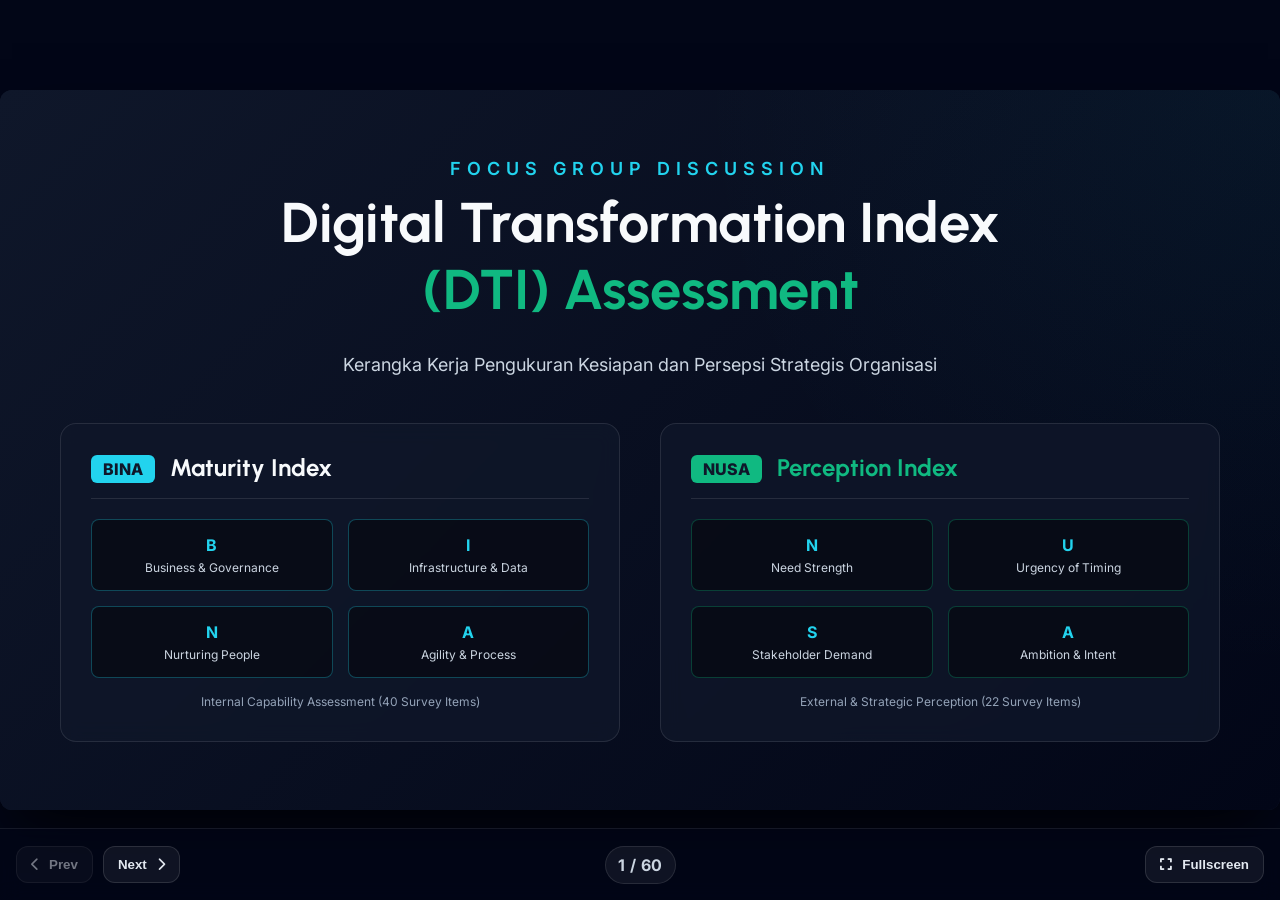
==== commit 6cc76e4f: "fixed first slide" ====
--- a/index.html
+++ b/index.html
@@ -81,20 +81,20 @@
         <div class="index-box">
             <div class="index-header"><span class="tag">BINA</span><h3>Maturity Index</h3></div>
             <div class="dim-grid">
-                <div class="dim-item"><strong>B</strong>usiness & Governance</div>
-                <div class="dim-item"><strong>I</strong>nfrastructure & Data</div>
-                <div class="dim-item"><strong>N</strong>urturing People</div>
-                <div class="dim-item"><strong>A</strong>gility & Process</div>
+                <div class="dim-item"><strong>B</strong>Business & Governance</div>
+                <div class="dim-item"><strong>I</strong>Infrastructure & Data</div>
+                <div class="dim-item"><strong>N</strong>Nurturing People</div>
+                <div class="dim-item"><strong>A</strong>Agility & Process</div>
             </div>
             <p style="font-size: 12px; margin-top: 15px; text-align: center; color: #94a3b8; margin-bottom: 0;">Internal Capability Assessment (40 Survey Items)</p>
         </div>
         <div class="index-box">
             <div class="index-header"><span class="tag" style="background:#10b981">NUSA</span><h3 style="color:#10b981">Perception Index</h3></div>
             <div class="dim-grid">
-                <div class="dim-item" style="border-color: rgba(16, 185, 129, 0.3);"><strong>N</strong>eed Strength</div>
-                <div class="dim-item" style="border-color: rgba(16, 185, 129, 0.3);"><strong>U</strong>rgency of Timing</div>
-                <div class="dim-item" style="border-color: rgba(16, 185, 129, 0.3);"><strong>S</strong>takeholder Demand</div>
-                <div class="dim-item" style="border-color: rgba(16, 185, 129, 0.3);"><strong>A</strong>mbition & Intent</div>
+                <div class="dim-item" style="border-color: rgba(16, 185, 129, 0.3);"><strong>N</strong>Need Strength</div>
+                <div class="dim-item" style="border-color: rgba(16, 185, 129, 0.3);"><strong>U</strong>Urgency of Timing</div>
+                <div class="dim-item" style="border-color: rgba(16, 185, 129, 0.3);"><strong>S</strong>Stakeholder Demand</div>
+                <div class="dim-item" style="border-color: rgba(16, 185, 129, 0.3);"><strong>A</strong>Ambition & Intent</div>
             </div>
             <p style="font-size: 12px; margin-top: 15px; text-align: center; color: #94a3b8; margin-bottom: 0;">External & Strategic Perception (22 Survey Items)</p>
         </div>
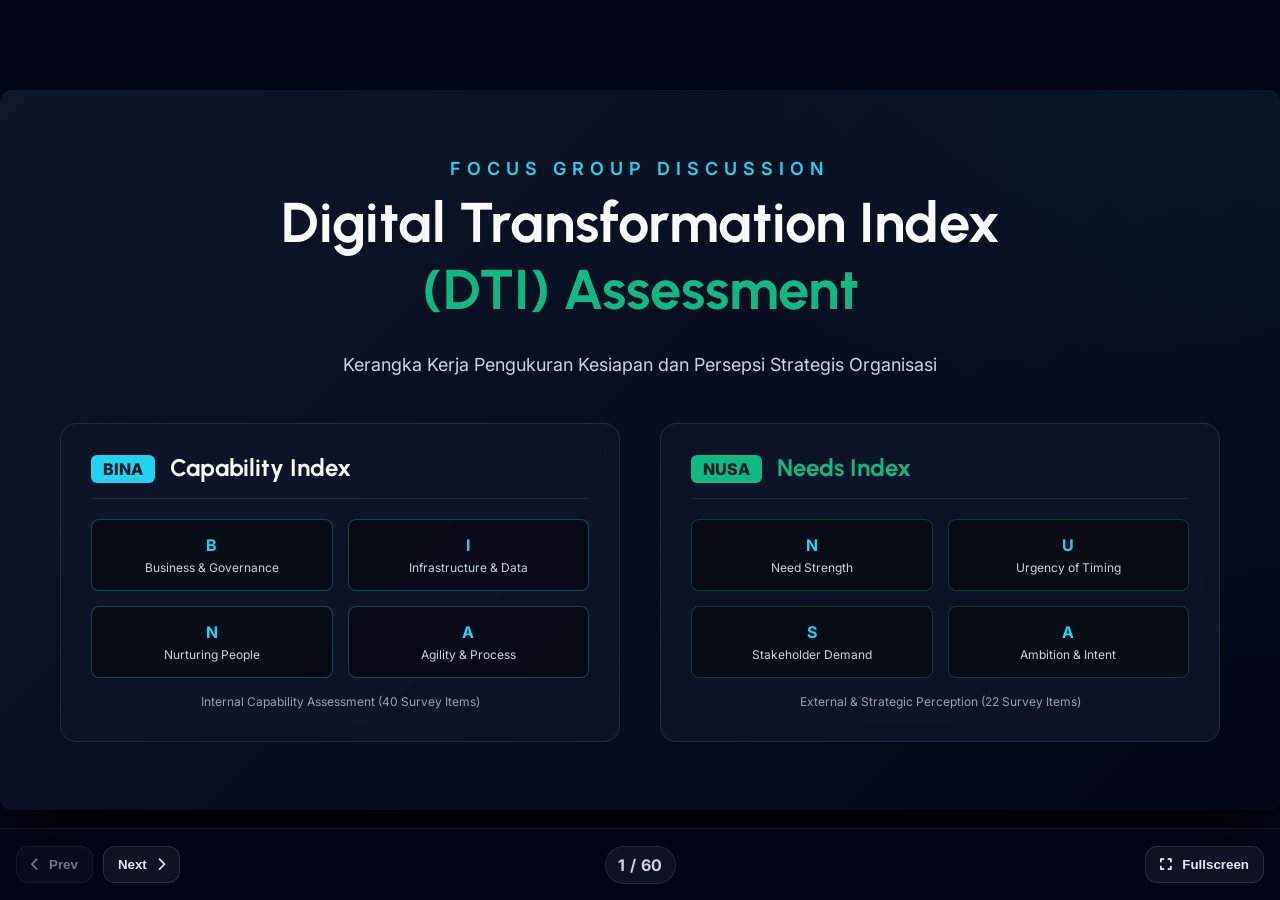
==== commit 6e4aa9b6: "fixed front slides" ====
--- a/index.html
+++ b/index.html
@@ -79,7 +79,7 @@
     
     <div class="framework-breakdown">
         <div class="index-box">
-            <div class="index-header"><span class="tag">BINA</span><h3>Maturity Index</h3></div>
+            <div class="index-header"><span class="tag">BINA</span><h3>Capability Index</h3></div>
             <div class="dim-grid">
                 <div class="dim-item"><strong>B</strong>Business & Governance</div>
                 <div class="dim-item"><strong>I</strong>Infrastructure & Data</div>
@@ -89,7 +89,7 @@
             <p style="font-size: 12px; margin-top: 15px; text-align: center; color: #94a3b8; margin-bottom: 0;">Internal Capability Assessment (40 Survey Items)</p>
         </div>
         <div class="index-box">
-            <div class="index-header"><span class="tag" style="background:#10b981">NUSA</span><h3 style="color:#10b981">Perception Index</h3></div>
+            <div class="index-header"><span class="tag" style="background:#10b981">NUSA</span><h3 style="color:#10b981">Needs Index</h3></div>
             <div class="dim-grid">
                 <div class="dim-item" style="border-color: rgba(16, 185, 129, 0.3);"><strong>N</strong>Need Strength</div>
                 <div class="dim-item" style="border-color: rgba(16, 185, 129, 0.3);"><strong>U</strong>Urgency of Timing</div>
@@ -141,7 +141,7 @@
         <div class="indicator-badge"><i class="fa-solid fa-table"></i></div>
         <h2 class="slide-title">Master Overview: BINA & NUSA Dimensions</h2>
     </div>
-    <div class="paginated-table-container">
+    <div class="paginated-table-container" style="flex-grow: 0;">
         <table>
             <thead>
                 <tr>
@@ -157,7 +157,7 @@
                 <tr><td>Infrastructure, Data & Tech</td><td>Kesiapan IT inti, integrasi, analitik AI, dan keamanan.</td><td>I1, I2, I4-I6</td><td>10</td></tr>
                 <tr><td>Nurturing People & Culture</td><td>Dukungan pimpinan, literasi, pelatihan, dan inovasi.</td><td>N1 - N5</td><td>10</td></tr>
                 <tr><td>Agility & Process Digitalization</td><td>Tingkat otomasi, fleksibilitas, dan keputusan berbasis data.</td><td>A1 - A4</td><td>8</td></tr>
-                <tr style="background: rgba(255,255,255,0.05);"><td colspan="5"></td></tr>
+                <tr style="background: rgba(255,255,255,0.05);"><td colspan="5" style="padding: 3px 0;"></td></tr>
                 <tr><td rowspan="4" class="nusa-dim-tag" style="font-size:18px;">NUSA</td><td>Need Strength</td><td>Kebutuhan digital untuk kinerja, peluang, dan ketahanan.</td><td>N1 - N4</td><td>8</td></tr>
                 <tr><td>Urgency of Timing</td><td>Risiko penundaan dan kecepatan respons industri.</td><td>U1 - U2</td><td>4</td></tr>
                 <tr><td>Stakeholder Demand</td><td>Tekanan dari pelanggan, regulasi, dan lingkungan (ESG).</td><td>S1 - S3</td><td>6</td></tr>
